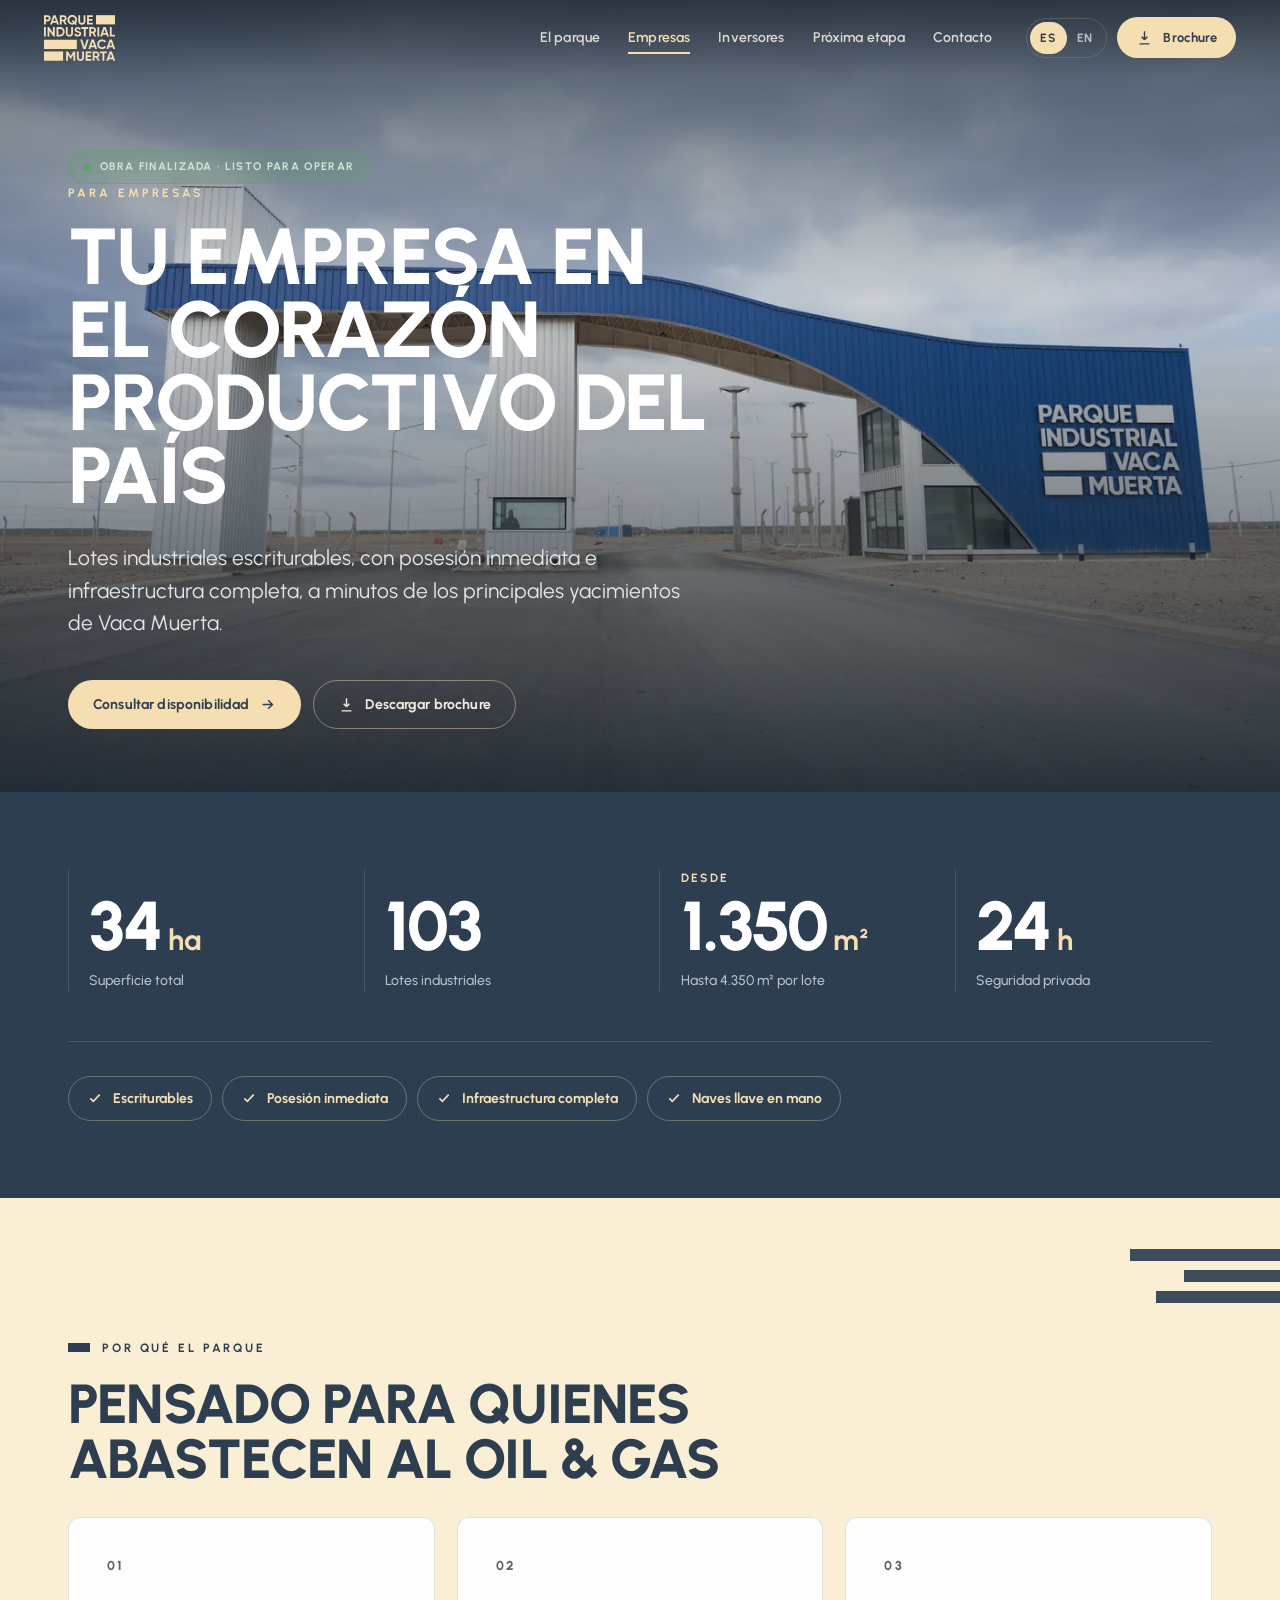
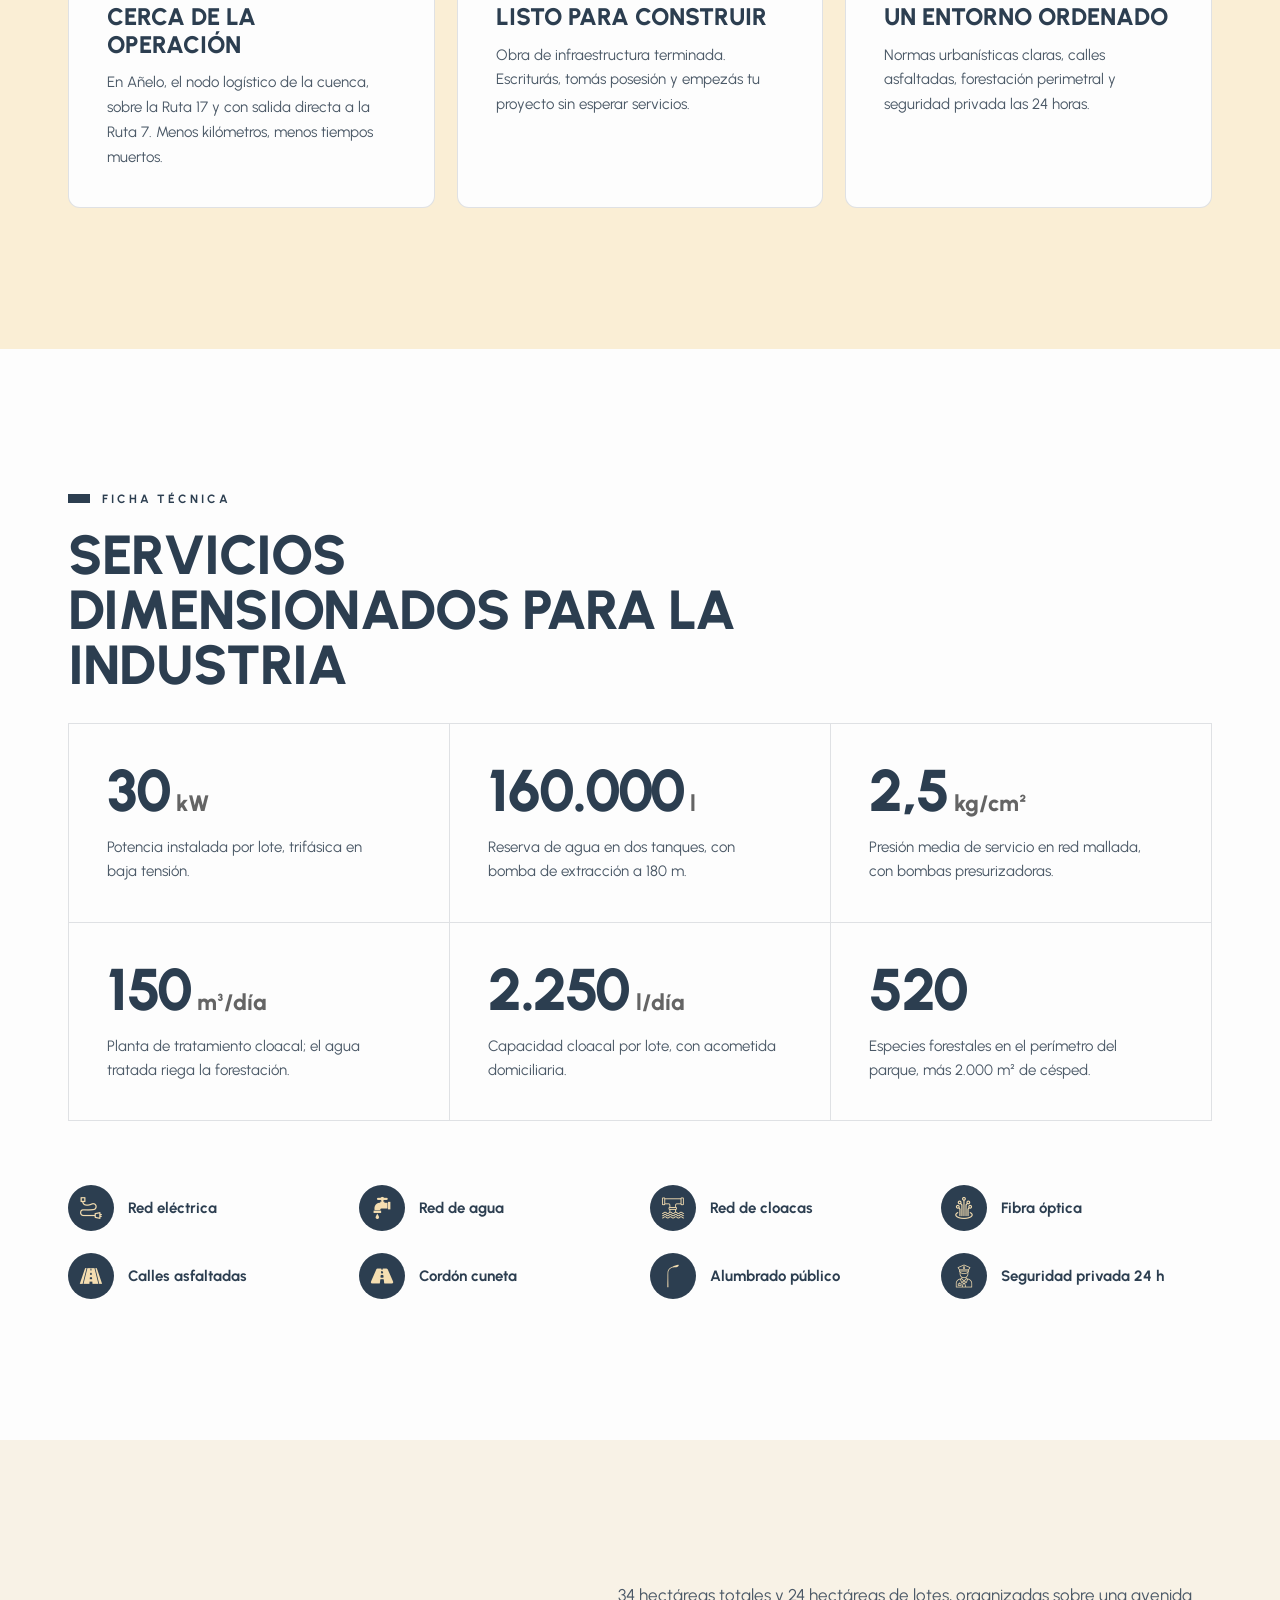
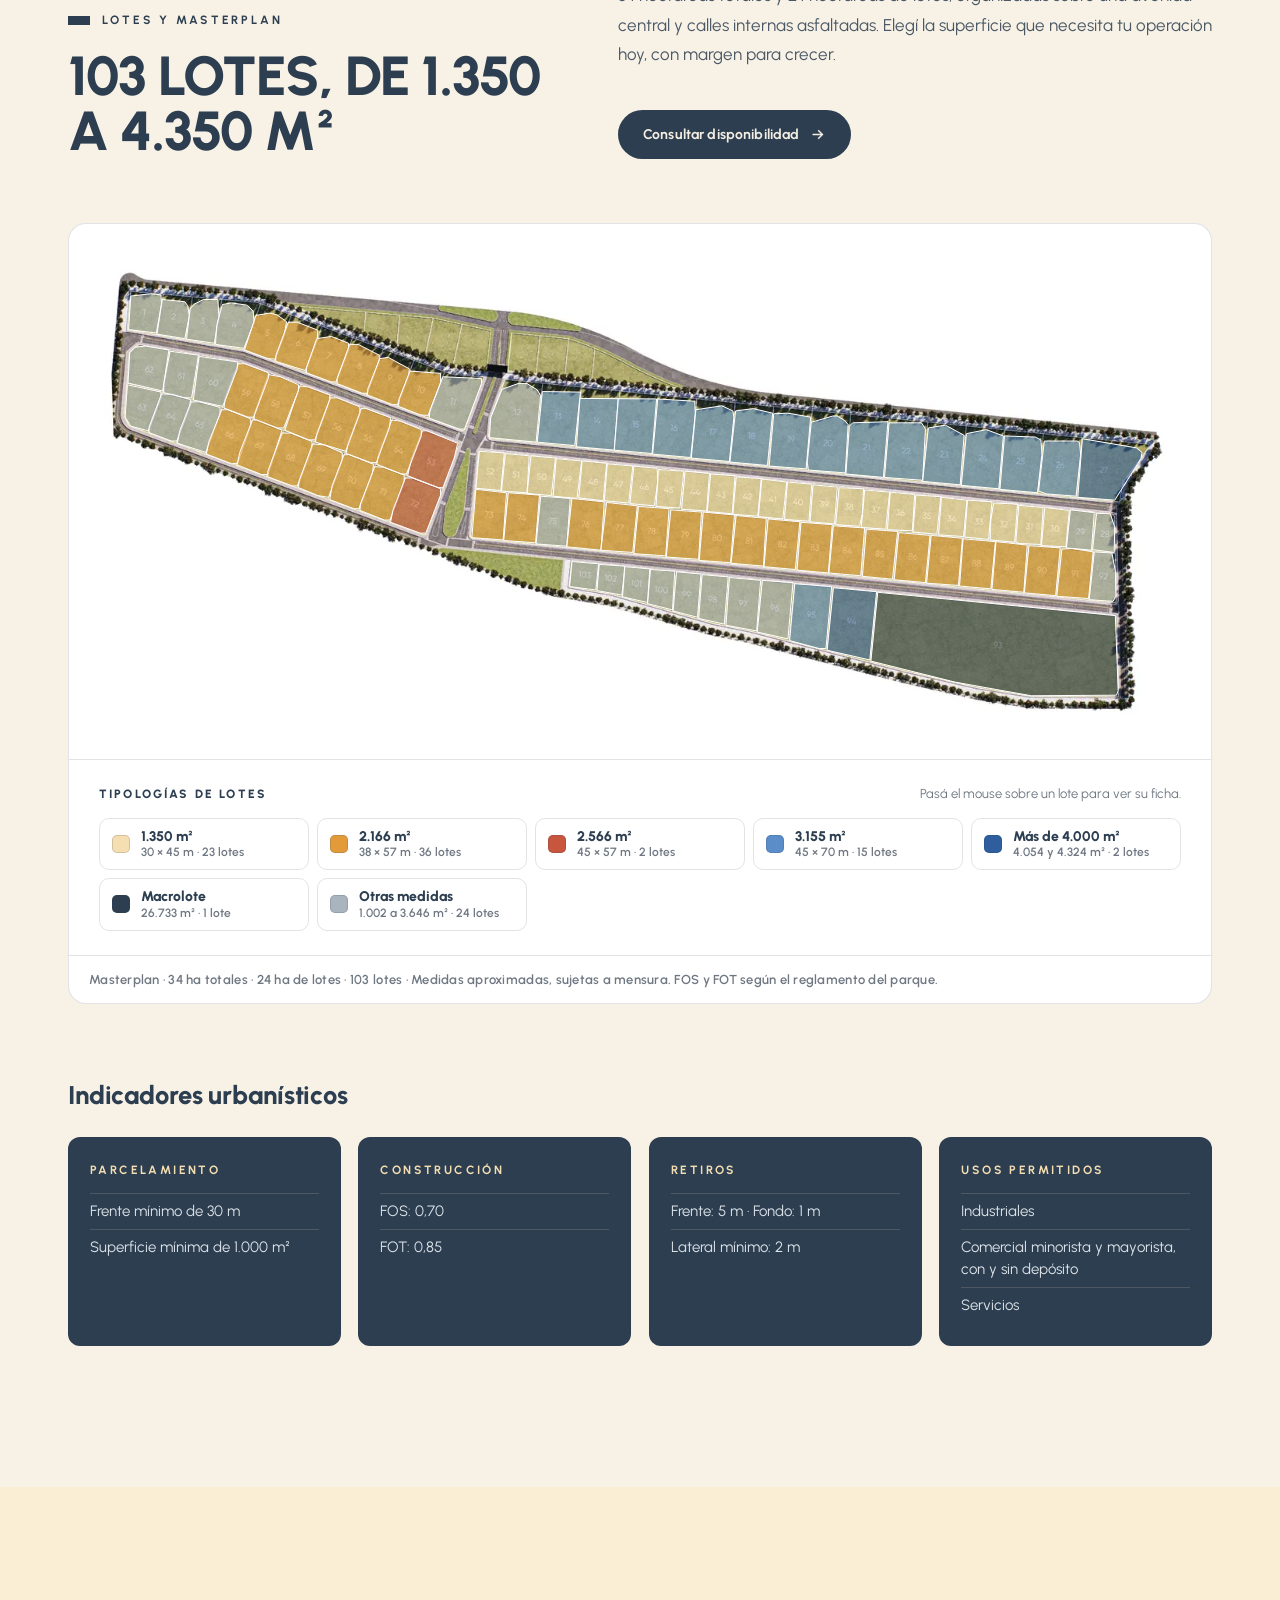
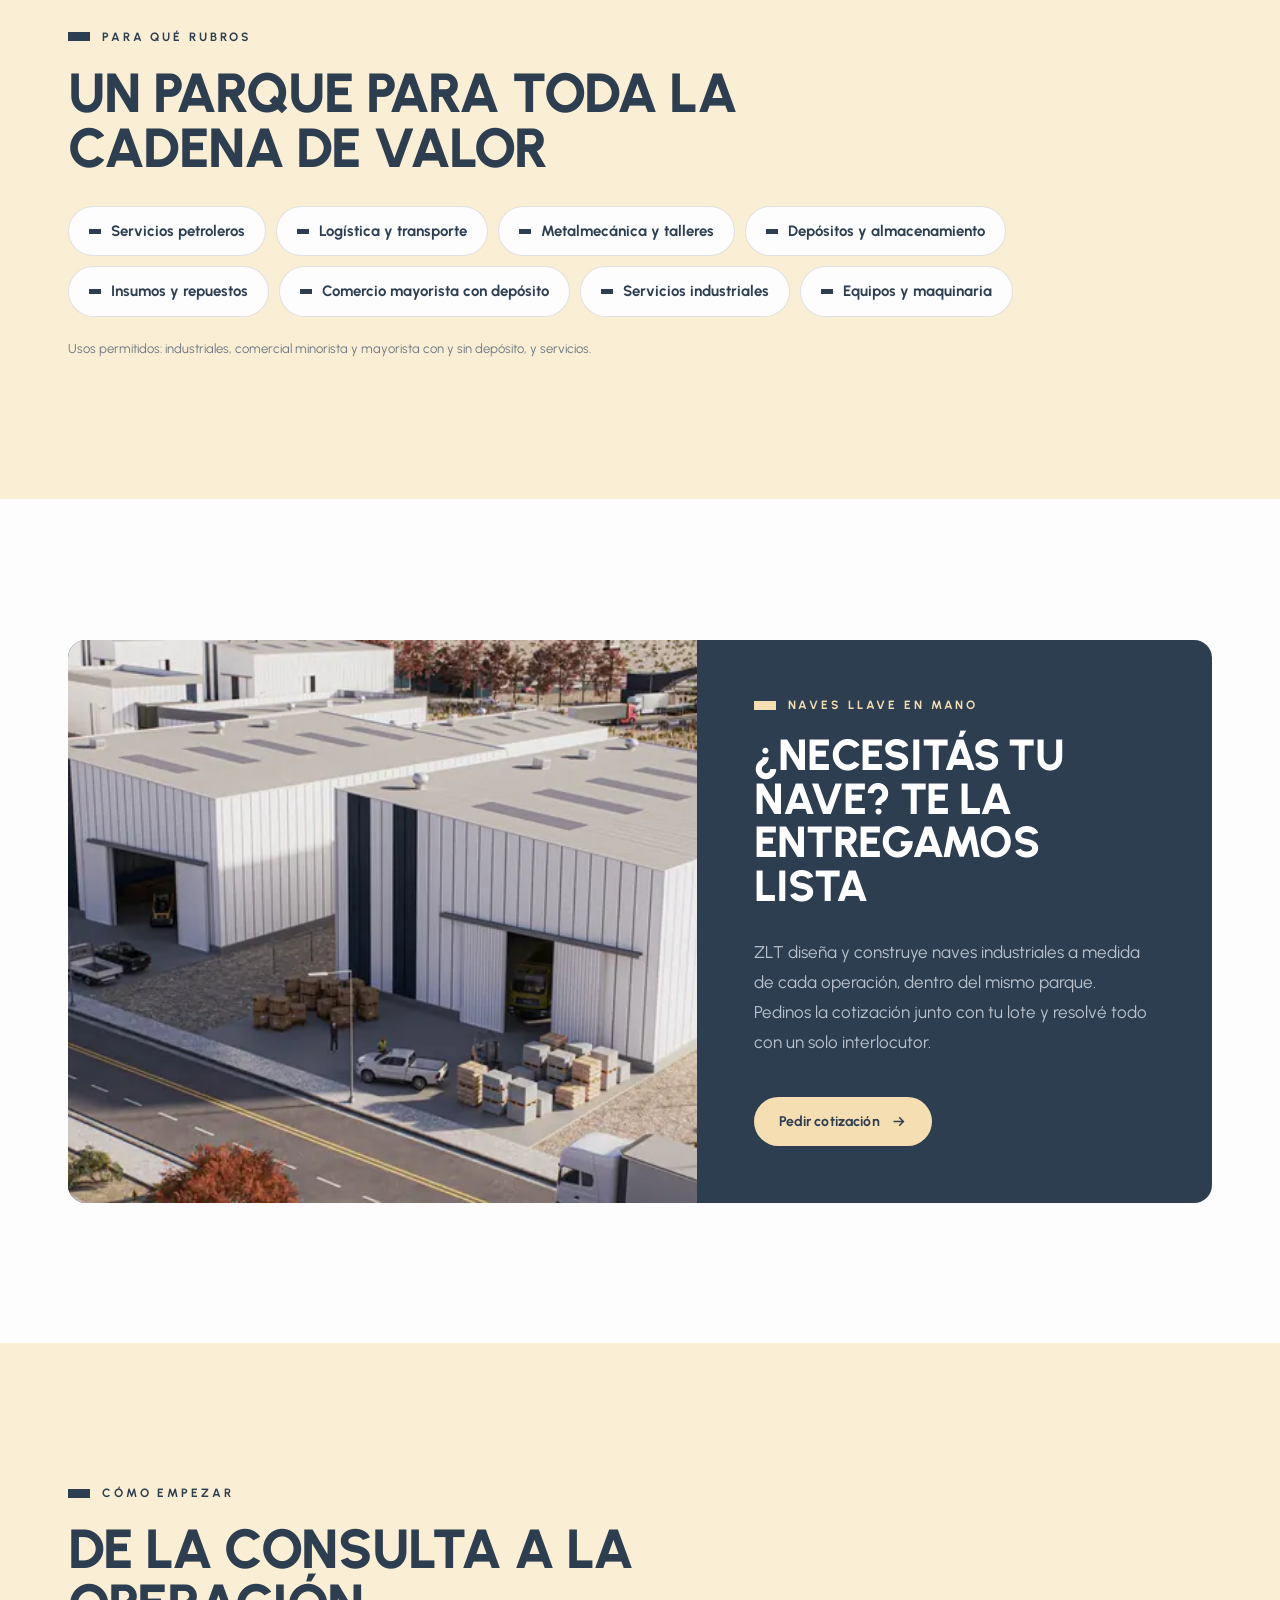
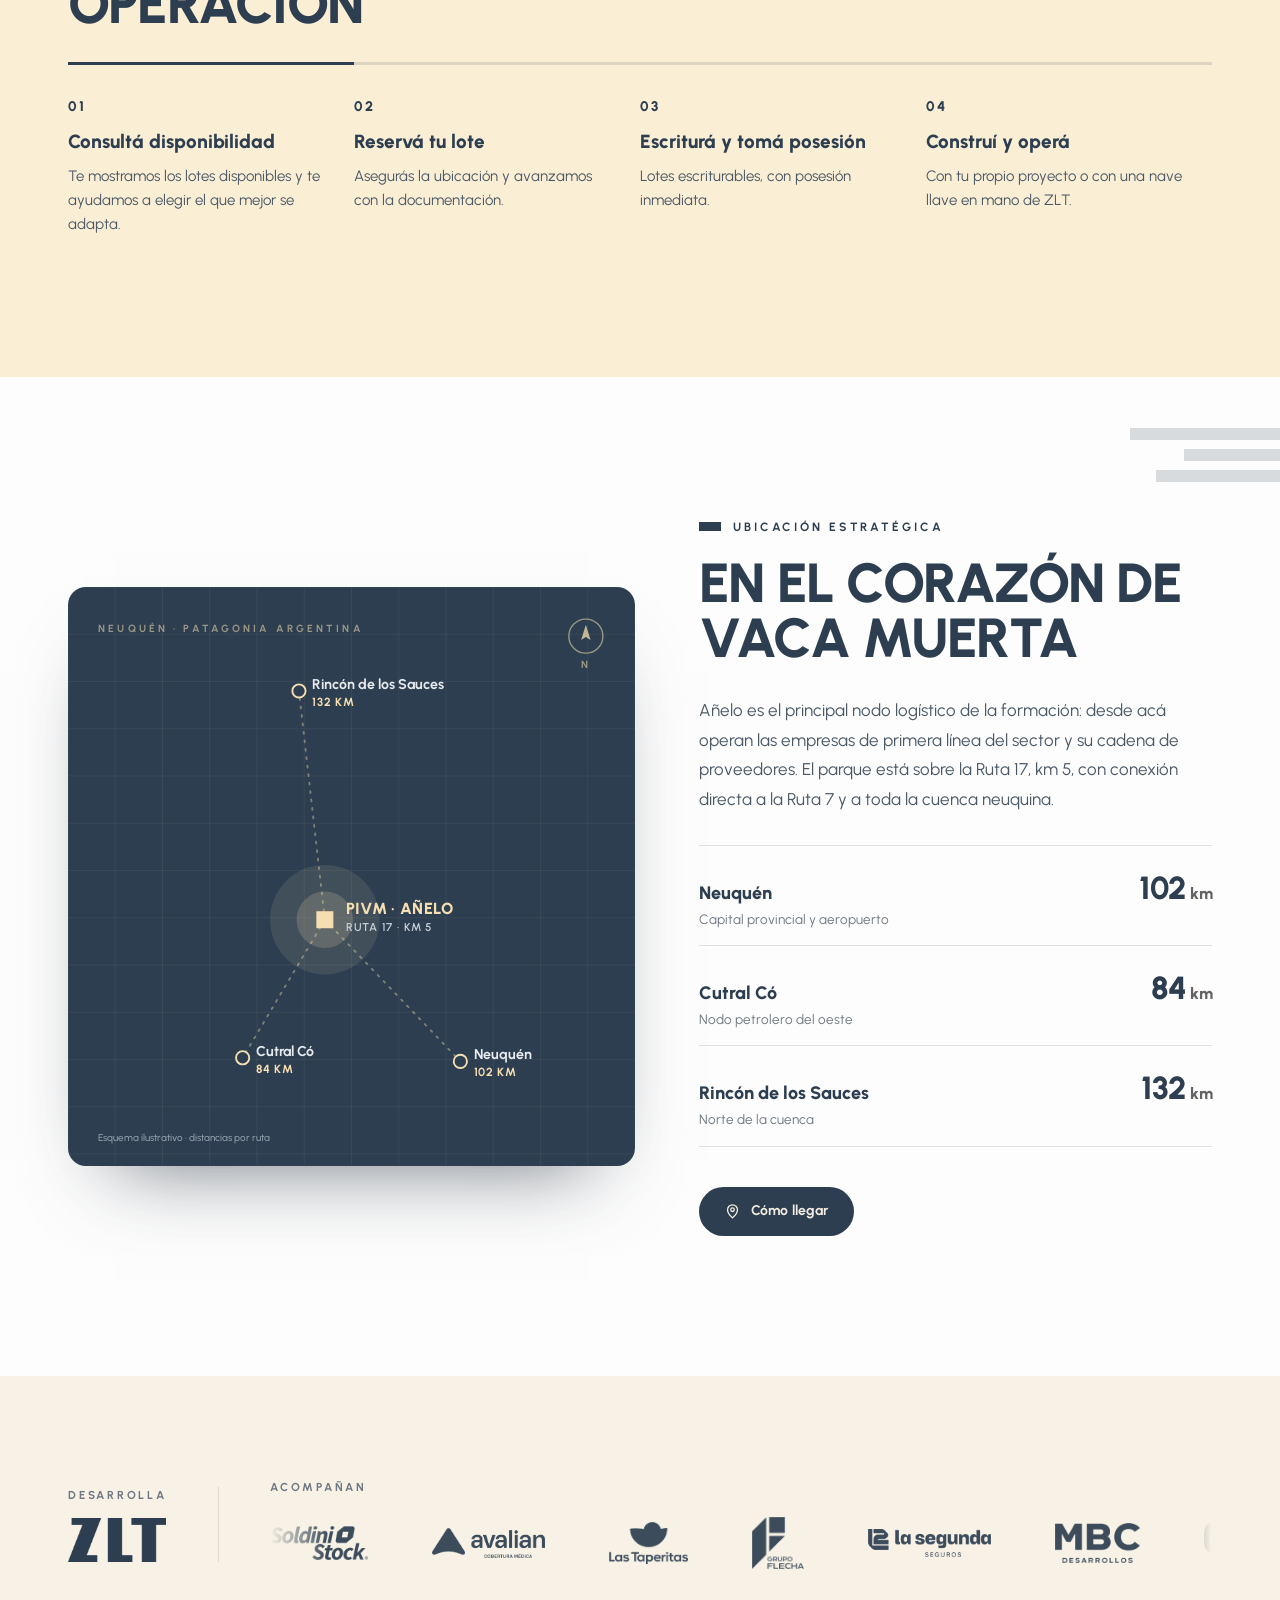
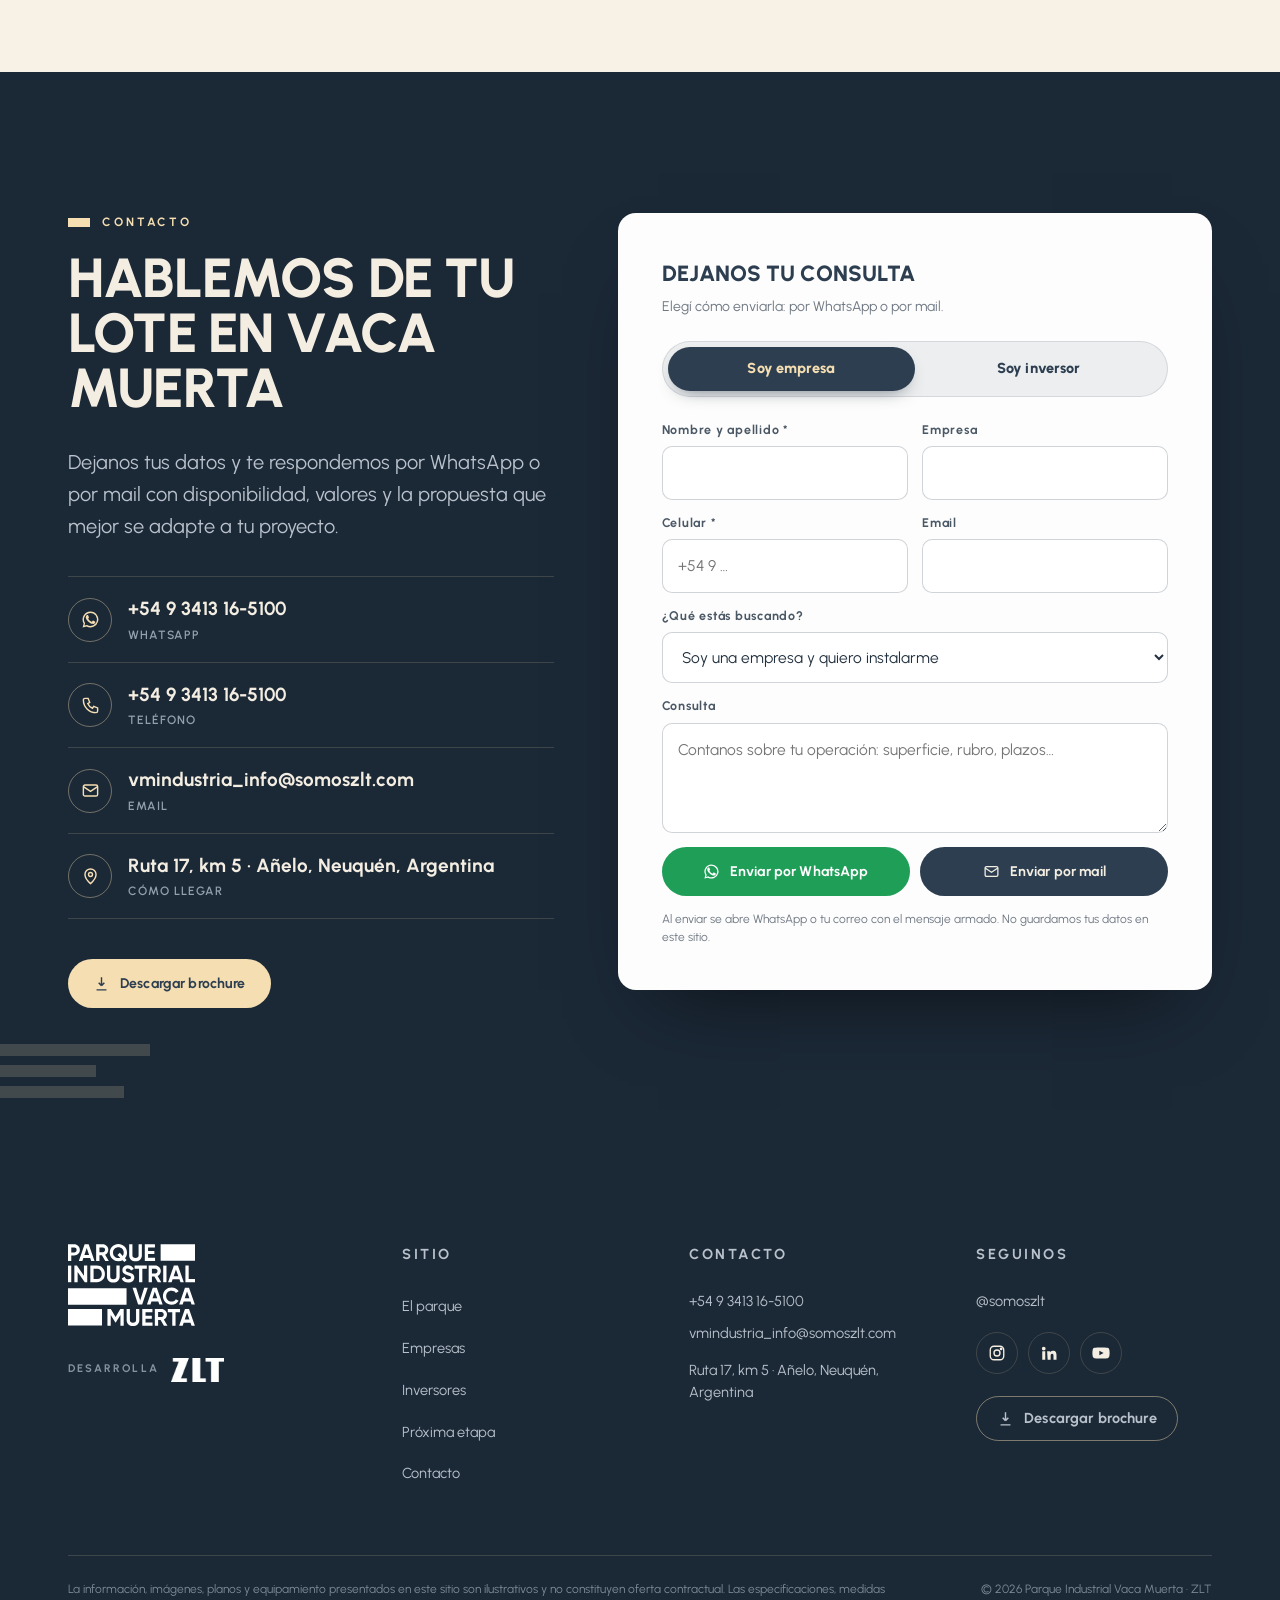
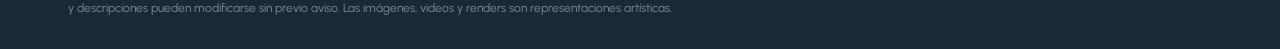
==== empresas/index.html @ caf8a570 "Web PIVM: sitio inicial Co-Authored-By: Claude Opus 5.5 <noreply@anthropic.com>" ====
<!doctype html>
<html lang="es" class="no-js">
<head>
<meta charset="utf-8">
<meta name="viewport" content="width=device-width, initial-scale=1, viewport-fit=cover">
<title>Empresas · Instalá tu operación en Vaca Muerta | PIVM</title>
<meta name="title-es" content="Empresas · Instalá tu operación en Vaca Muerta | PIVM">
<meta name="title-en" content="Companies · Set up your operation in Vaca Muerta | PIVM">
<meta name="description" content="Lotes industriales escriturables con posesión inmediata en Añelo: energía, agua, cloacas, fibra óptica, asfalto y seguridad 24 h. Naves llave en mano.">
<meta name="robots" content="noindex, nofollow">
<link rel="canonical" href="https://vacamuertaindustria.com/empresas/">
<meta name="theme-color" content="#2C3E50">
<meta property="og:type" content="website">
<meta property="og:site_name" content="Parque Industrial Vaca Muerta">
<meta property="og:title" content="Empresas · Instalá tu operación en Vaca Muerta | PIVM">
<meta property="og:description" content="Lotes industriales escriturables con posesión inmediata en Añelo: energía, agua, cloacas, fibra óptica, asfalto y seguridad 24 h. Naves llave en mano.">
<meta property="og:image" content="https://vacamuertaindustria.com/iconos/web/og-pivm.jpg">
<meta property="og:locale" content="es_AR">
<meta name="twitter:card" content="summary_large_image">
<link rel="icon" type="image/svg+xml" href="../iconos/favicon.svg">
<link rel="icon" type="image/png" sizes="32x32" href="../iconos/web/favicon-32.png">
<link rel="apple-touch-icon" href="../iconos/web/apple-touch-icon.png">
<link rel="manifest" href="../iconos/web/site.webmanifest">
<link rel="preload" href="../fonts/urbanist-latin-wght-normal.woff2" as="font" type="font/woff2" crossorigin>

<link rel="stylesheet" href="../css/site.css?v=202610151258">

</head>
<body data-page="empresas">
<a class="skip" href="#main"><span class="l-es">Ir al contenido</span><span class="l-en">Skip to content</span></a>
<header class="hdr" id="hdr">
  <a class="hlogo" href="../" aria-label="Parque Industrial Vaca Muerta — inicio"><svg xmlns="http://www.w3.org/2000/svg" viewBox="362.91 219.20 560.48 361.81" fill="currentColor" aria-hidden="true" aria-label="Parque Industrial Vaca Muerta"><title>Parque Industrial Vaca Muerta</title><g>
<path transform="matrix(1,0,0,-1,672.3955,485.6914)" d="M0 0-24.594 73.265H-8.895L9.021 16.937 26.796 73.265H42.601L17.899 0Z"/>
<path transform="matrix(1,0,0,-1,735.9277,459.002)" d="M0 0H20.62L10.048 29.934ZM30.049-26.689 25.391-13.502H-4.705L-9.101-26.689H-24.696L.947 46.575H18.845L44.691-26.689Z"/>
<g>
<path transform="matrix(1,0,0,-1,819.8691,487.1563)" d="M0 0C-11.025 0-20.132 3.663-27.317 10.989-34.505 18.315-38.098 27.352-38.098 38.098-38.098 48.912-34.505 57.966-27.317 65.258-20.132 72.548-11.025 76.195 0 76.195 6.628 76.195 12.751 74.642 18.368 71.538 23.984 68.432 28.364 64.228 31.504 58.926L19.049 51.704C17.233 54.982 14.653 57.547 11.304 59.396 7.954 61.244 4.187 62.17 0 62.17-7.117 62.17-12.857 59.937-17.218 55.472-21.579 51.006-23.759 45.215-23.759 38.098-23.759 31.049-21.579 25.292-17.218 20.828-12.857 16.361-7.117 14.129 0 14.129 4.187 14.129 7.971 15.054 11.356 16.903 14.739 18.751 17.304 21.28 19.049 24.491L31.504 17.27C28.364 11.966 24.003 7.761 18.421 4.657 12.838 1.552 6.698 0 0 0"/>
<path transform="matrix(1,0,0,-1,878.0645,459.002)" d="M0 0H20.62L10.048 29.934ZM30.049-26.689 25.391-13.502H-4.705L-9.101-26.689H-24.696L.947 46.575H18.845L44.691-26.689Z"/>
<path transform="matrix(1,0,0,-1,608.6592,506.2783)" d="M0 0V-73.265H-14.339V-25.747L-35-59.736-36.685-59.796-57.251-25.927V-73.265H-71.695V0H-56.832L-35.824-34.595-14.923 0Z"/>
<path transform="matrix(1,0,0,-1,649.5811,581.0078)" d="M0 0C-8.163 0-14.862 2.302-20.095 6.907-25.328 11.513-27.945 17.687-27.945 25.433V74.729H-13.605V26.584C-13.605 22.746-12.507 19.711-10.309 17.479-8.111 15.244-4.675 14.129 0 14.129 4.675 14.129 8.112 15.244 10.31 17.479 12.508 19.711 13.606 22.746 13.606 26.584V74.729H28.051V25.433C28.051 17.687 25.434 11.513 20.201 6.907 14.968 2.302 8.233 0 0 0"/>
<path transform="matrix(1,0,0,-1,705.0537,565.7275)" d="M0 0H30.876V-13.815H-14.444V59.449H30.353V45.634H0V30.039H27.736V16.433H0Z"/>
<path transform="matrix(1,0,0,-1,760.5264,519.7793)" d="M0 0V-21.666H14.862C17.583-21.666 19.92-20.603 21.875-18.474 23.827-16.346 24.806-13.781 24.806-10.78 24.806-7.781 23.827-5.233 21.875-3.141 19.92-1.047 17.583 0 14.862 0ZM25.747-59.764 10.938-34.33H0V-59.764H-14.444V13.501H14.862C21.629 13.501 27.386 11.129 32.132 6.384 36.876 1.639 39.249-4.082 39.249-10.78 39.249-15.317 37.957-19.521 35.376-23.393 32.796-27.266 29.376-30.178 25.121-32.131L41.342-59.764Z"/>
<path transform="matrix(1,0,0,-1,857.2354,506.2783)" d="M0 0V-13.815H-19.781V-73.265H-34.226V-13.815H-53.902V0Z"/>
<path transform="matrix(1,0,0,-1,878.0635,552.8535)" d="M0 0H20.62L10.048 29.934ZM30.049-26.689 25.391-13.502H-4.705L-9.101-26.689H-24.696L.947 46.575H18.845L44.691-26.689Z"/>
<path transform="matrix(1,0,0,-1,390.2324,256.35743)" d="M0 0C3.07 0 5.616 1.063 7.641 3.192 9.664 5.32 10.676 7.954 10.676 11.094 10.676 14.303 9.664 16.956 7.641 19.049 5.616 21.142 3.07 22.188 0 22.188H-12.873V0ZM0 35.69C7.047 35.69 12.979 33.317 17.793 28.573 22.608 23.827 25.016 18.002 25.016 11.094 25.016 4.187 22.608-1.641 17.793-6.385 12.979-11.13 7.047-13.502 0-13.502H-12.873V-37.575H-27.317V35.69Z"/>
<path transform="matrix(1,0,0,-1,435.3428,267.24269)" d="M0 0H20.62L10.048 29.934ZM30.049-26.689 25.391-13.502H-4.705L-9.101-26.689H-24.696L.947 46.576H18.845L44.691-26.689Z"/>
<path transform="matrix(1,0,0,-1,501.5957,234.16889)" d="M0 0V-21.666H14.862C17.583-21.666 19.92-20.603 21.875-18.473 23.827-16.345 24.806-13.781 24.806-10.78 24.806-7.781 23.827-5.233 21.875-3.14 19.92-1.046 17.583 0 14.862 0ZM25.747-59.763 10.938-34.33H0V-59.763H-14.444V13.502H14.862C21.629 13.502 27.386 11.129 32.132 6.385 36.876 1.639 39.249-4.082 39.249-10.78 39.249-15.317 37.957-19.52 35.376-23.392 32.796-27.265 29.376-30.178 25.121-32.13L41.342-59.763Z"/>
<path transform="matrix(1,0,0,-1,585.2588,281.26759)" d="M0 0C2.725 0 5.45 .43 8.177 1.292L-3.909 13.92 6.349 23.026 19.156 9.642C22.13 13.824 23.618 18.599 23.618 23.968 23.618 30.944 21.35 36.701 16.814 41.238 12.278 45.772 6.662 48.041-.036 48.041-6.734 48.041-12.353 45.772-16.888 41.238-21.424 36.701-23.69 30.944-23.69 23.968-23.69 17.06-21.421 11.338-16.878 6.803-12.334 2.267-6.709 0 0 0M38.062 23.968C38.062 14.483 35.063 6.255 29.072-.718L36.597-8.583 26.339-17.688 18.38-9.369C12.728-12.543 6.59-14.13-.036-14.13-10.573-14.13-19.54-10.45-26.935-3.088-34.332 4.273-38.029 13.292-38.029 23.968-38.029 34.644-34.332 43.661-26.935 51.024-19.54 58.385-10.573 62.066-.036 62.066 10.499 62.066 19.483 58.385 26.915 51.024 34.346 43.661 38.062 34.644 38.062 23.968"/>
<path transform="matrix(1,0,0,-1,660.791,295.3975)" d="M0 0C-8.163 0-14.862 2.303-20.095 6.908-25.328 11.513-27.945 17.688-27.945 25.434V74.73H-13.605V26.585C-13.605 22.747-12.507 19.711-10.309 17.479-8.111 15.245-4.675 14.13 0 14.13 4.675 14.13 8.112 15.245 10.31 17.479 12.508 19.711 13.606 22.747 13.606 26.585V74.73H28.051V25.434C28.051 17.688 25.434 11.513 20.201 6.908 14.968 2.303 8.233 0 0 0"/>
<path transform="matrix(1,0,0,-1,716.2637,280.1162)" d="M0 0H30.876V-13.816H-14.444V59.449H30.353V45.633H0V30.039H27.736V16.432H0Z"/>
<path transform="matrix(1,0,0,-1,0,799.5)" d="M362.915 484.982H377.359V411.71699H362.915Z"/>
<path transform="matrix(1,0,0,-1,433.3535,314.5181)" d="M0 0H14.443V-73.265H3.454L-27.945-28.469V-73.265H-42.39V0H-31.411L0-44.631Z"/>
<path transform="matrix(1,0,0,-1,490.499,373.9673)" d="M0 0C6.349 0 11.514 2.109 15.491 6.332 19.468 10.553 21.457 16.048 21.457 22.816 21.457 29.584 19.468 35.079 15.491 39.301 11.514 43.522 6.349 45.633 0 45.633H-14.652V0ZM0 59.449C10.048 59.449 18.437 55.925 25.172 48.878 31.905 41.83 35.272 33.143 35.272 22.816 35.272 12.489 31.905 3.802 25.172-3.245 18.437-10.293 10.048-13.816 0-13.816H-29.097V59.449Z"/>
<path transform="matrix(1,0,0,-1,562.8223,389.248)" d="M0 0C-8.163 0-14.862 2.302-20.095 6.907-25.328 11.513-27.945 17.688-27.945 25.433V74.73H-13.605V26.584C-13.605 22.746-12.507 19.711-10.309 17.479-8.111 15.245-4.675 14.129 0 14.129 4.675 14.129 8.112 15.245 10.31 17.479 12.508 19.711 13.606 22.746 13.606 26.584V74.73H28.051V25.433C28.051 17.688 25.434 11.513 20.201 6.907 14.968 2.302 8.233 0 0 0"/>
<path transform="matrix(1,0,0,-1,628.8662,389.248)" d="M0 0C-7.258 0-13.363 1.622-18.316 4.866-23.271 8.111-26.76 12.523-28.783 18.106L-16.433 25.328C-13.572 17.861-7.955 14.129 .418 14.129 4.464 14.129 7.431 14.862 9.314 16.327 11.198 17.792 12.141 19.641 12.141 21.875 12.141 24.455 10.989 26.461 8.687 27.893 6.384 29.322 2.267 30.875-3.664 32.55-6.944 33.526-9.718 34.503-11.984 35.481-14.253 36.457-16.521 37.766-18.788 39.406-21.056 41.044-22.783 43.121-23.969 45.633-25.156 48.145-25.748 51.076-25.748 54.425-25.748 61.053-23.393 66.339-18.683 70.282-13.973 74.223-8.305 76.195-1.675 76.195 4.255 76.195 9.472 74.746 13.973 71.852 18.473 68.956 21.979 64.926 24.491 59.763L12.35 52.75C9.419 59.03 4.744 62.17-1.675 62.17-4.676 62.17-7.031 61.49-8.74 60.129-10.45 58.769-11.304 57.006-11.304 54.844-11.304 52.541-10.346 50.673-8.426 49.244-6.508 47.813-2.826 46.261 2.616 44.586 4.849 43.888 6.541 43.347 7.692 42.964 8.844 42.58 10.414 41.986 12.402 41.185 14.391 40.382 15.925 39.631 17.008 38.935 18.089 38.236 19.326 37.294 20.724 36.109 22.118 34.921 23.183 33.702 23.915 32.445 24.648 31.189 25.276 29.672 25.8 27.893 26.322 26.113 26.584 24.177 26.584 22.083 26.584 15.315 24.125 9.943 19.205 5.966 14.286 1.988 7.884 0 0 0"/>
<path transform="matrix(1,0,0,-1,710.7139,314.5181)" d="M0 0V-13.816H-19.781V-73.265H-34.226V-13.816H-53.902V0Z"/>
<path transform="matrix(1,0,0,-1,733.2158,328.02)" d="M0 0V-21.666H14.862C17.583-21.666 19.92-20.603 21.875-18.473 23.827-16.345 24.806-13.781 24.806-10.78 24.806-7.781 23.827-5.233 21.875-3.14 19.92-1.046 17.583 0 14.862 0ZM25.747-59.763 10.938-34.33H0V-59.763H-14.444V13.502H14.862C21.629 13.502 27.386 11.129 32.132 6.385 36.876 1.639 39.249-4.082 39.249-10.78 39.249-15.317 37.957-19.52 35.376-23.392 32.796-27.265 29.376-30.178 25.121-32.13L41.342-59.763Z"/>
<path transform="matrix(1,0,0,-1,0,799.5)" d="M783.035 484.982H797.479V411.71699H783.035Z"/>
<path transform="matrix(1,0,0,-1,829.1914,361.0938)" d="M0 0H20.62L10.048 29.934ZM30.049-26.689 25.391-13.502H-4.705L-9.101-26.689H-24.696L.947 46.576H18.845L44.691-26.689Z"/>
<path transform="matrix(1,0,0,-1,895.4443,373.9673)" d="M0 0H27.945V-13.816H-14.444V59.449H0Z"/>
<path transform="matrix(1,0,0,-1,0,799.5)" d="M923.388 506.278H771.693V578.91006H923.388Z"/>
<path transform="matrix(1,0,0,-1,0,799.5)" d="M621.276 312.775H362.915V385.40699H621.276Z"/>
<path transform="matrix(1,0,0,-1,0,799.5)" d="M513.023 220.59H362.914V293.222H513.023Z"/>
</g>
</g>
</svg></a>
  <nav class="menu" aria-label="Principal"><a href="../index.html#parque"><span class="l-es">El parque</span><span class="l-en">The park</span></a><a href="../empresas/" aria-current="page"><span class="l-es">Empresas</span><span class="l-en">Companies</span></a><a href="../inversores/"><span class="l-es">Inversores</span><span class="l-en">Investors</span></a><a href="../index.html#proxima-etapa"><span class="l-es">Próxima etapa</span><span class="l-en">Next stage</span></a><a href="#contacto"><span class="l-es">Contacto</span><span class="l-en">Contact</span></a></nav>
  <div class="htools"><div class="lang" role="group" aria-label="Idioma / Language"><button type="button" data-lang-btn="es" aria-pressed="true">ES</button><button type="button" data-lang-btn="en" aria-pressed="false">EN</button></div><a class="btn btn-cream hbro" href="../brochures/Brochure_Digital_PIVM_2026.pdf" download><svg viewBox="0 0 24 24" fill="none" stroke="currentColor" stroke-width="2"><path d="M12 3v12m0 0l-4-4m4 4l4-4M5 21h14"/></svg>Brochure</a>
    <button class="mbtn" type="button" aria-label="Menú" aria-expanded="false" aria-controls="mov"><span></span></button>
  </div>
</header>
<div class="mov" id="mov"><a class="mlink" href="../index.html#parque"><span class="l-es">El parque</span><span class="l-en">The park</span><svg viewBox="0 0 24 24" fill="none" stroke="currentColor" stroke-width="2"><path d="M5 12h14M13 6l6 6-6 6"/></svg></a><a class="mlink" href="../empresas/" aria-current="page"><span class="l-es">Empresas</span><span class="l-en">Companies</span><svg viewBox="0 0 24 24" fill="none" stroke="currentColor" stroke-width="2"><path d="M5 12h14M13 6l6 6-6 6"/></svg></a><a class="mlink" href="../inversores/"><span class="l-es">Inversores</span><span class="l-en">Investors</span><svg viewBox="0 0 24 24" fill="none" stroke="currentColor" stroke-width="2"><path d="M5 12h14M13 6l6 6-6 6"/></svg></a><a class="mlink" href="../index.html#proxima-etapa"><span class="l-es">Próxima etapa</span><span class="l-en">Next stage</span><svg viewBox="0 0 24 24" fill="none" stroke="currentColor" stroke-width="2"><path d="M5 12h14M13 6l6 6-6 6"/></svg></a><a class="mlink" href="#contacto"><span class="l-es">Contacto</span><span class="l-en">Contact</span><svg viewBox="0 0 24 24" fill="none" stroke="currentColor" stroke-width="2"><path d="M5 12h14M13 6l6 6-6 6"/></svg></a>
  <div class="mfoot"><div class="lang" role="group" aria-label="Idioma / Language"><button type="button" data-lang-btn="es" aria-pressed="true">ES</button><button type="button" data-lang-btn="en" aria-pressed="false">EN</button></div><a class="btn btn-cream" href="../brochures/Brochure_Digital_PIVM_2026.pdf" download><svg viewBox="0 0 24 24" fill="none" stroke="currentColor" stroke-width="2"><path d="M12 3v12m0 0l-4-4m4 4l4-4M5 21h14"/></svg><span class="l-es">Descargar brochure</span><span class="l-en">Download brochure (en español)</span></a><a class="btn btn-wa" href="https://wa.me/5493413165100" target="_blank" rel="noopener" data-wa="5493413165100" data-es-msg="Hola, quiero recibir información sobre el Parque Industrial Vaca Muerta." data-en-msg="Hi, I&#x27;d like to receive information about Parque Industrial Vaca Muerta." ><svg viewBox="0 0 24 24" fill="currentColor"><path d="M17.5 14.4c-.3-.1-1.8-.9-2-1-.3-.1-.5-.1-.7.1-.2.3-.8 1-.9 1.2-.2.2-.3.2-.6.1-.3-.1-1.3-.5-2.4-1.5-.9-.8-1.5-1.8-1.7-2.1-.2-.3 0-.5.1-.6l.4-.5c.2-.2.2-.3.3-.5.1-.2 0-.4 0-.5l-.9-2.2c-.2-.6-.5-.5-.7-.5h-.6c-.2 0-.5.1-.8.4-.3.3-1 1-1 2.5s1.1 2.9 1.2 3.1c.1.2 2.1 3.2 5.1 4.5.7.3 1.3.5 1.7.6.7.2 1.4.2 1.9.1.6-.1 1.8-.7 2-1.4.2-.7.2-1.3.2-1.4-.1-.2-.3-.2-.6-.4zM12 2a10 10 0 0 0-8.6 15.1L2 22l5-1.3A10 10 0 1 0 12 2zm0 18.2c-1.5 0-3-.4-4.3-1.2l-.3-.2-3 .8.8-2.9-.2-.3A8.2 8.2 0 1 1 12 20.2z"/></svg><span class="l-es">Escribinos por WhatsApp</span><span class="l-en">Message us on WhatsApp</span></a></div>
</div>
<main id="main">
<section class="phero">
  <div class="ph-img"><img src="../fotos/parque/portico-frente-1400.webp" srcset="../fotos/parque/portico-frente-800.webp 800w, ../fotos/parque/portico-frente-1400.webp 1400w, ../fotos/parque/portico-frente-2200.webp 2200w" sizes="100vw" width="1400" height="933" alt="Pórtico de acceso del Parque Industrial Vaca Muerta" data-es-alt="Pórtico de acceso del Parque Industrial Vaca Muerta" data-en-alt="Access gateway of Parque Industrial Vaca Muerta" data-i18n-attr="alt" fetchpriority="high" ></div>
  <div class="hero-inner"><span class="tag tag-func" data-reveal="up"><span class="l-es">Obra finalizada · Listo para operar</span><span class="l-en">Works completed · Ready to operate</span></span>
    <div class="hero-eyebrow" data-reveal="up"><span class="l-es">Para empresas</span><span class="l-en">For companies</span></div>
    <h1 class="hero-title" data-reveal="up" style="--d:.08s"><span class="l-es">Tu empresa en el corazón productivo del país</span><span class="l-en">Your company in the productive heart of Argentina</span></h1>
    <p class="hero-lead" data-reveal="up" style="--d:.14s"><span class="l-es">Lotes industriales escriturables, con posesión inmediata e infraestructura completa, a minutos de los principales yacimientos de Vaca Muerta.</span><span class="l-en">Industrial lots with title deed, immediate possession and full infrastructure, minutes from Vaca Muerta&#x27;s main fields.</span></p><div class="btns" data-reveal="up" style="--d:.22s"><a class="btn btn-cream" href="#contacto"><span class="l-es">Consultar disponibilidad</span><span class="l-en">Check availability</span><svg viewBox="0 0 24 24" fill="none" stroke="currentColor" stroke-width="2"><path d="M5 12h14M13 6l6 6-6 6"/></svg></a><a class="btn btn-line" href="../brochures/Brochure_Digital_PIVM_2026.pdf" download><svg viewBox="0 0 24 24" fill="none" stroke="currentColor" stroke-width="2"><path d="M12 3v12m0 0l-4-4m4 4l4-4M5 21h14"/></svg><span class="l-es">Descargar brochure</span><span class="l-en">Download brochure (en español)</span></a></div>
  </div>
</section><section class="stats-band" aria-label="Datos clave">
  <div class="wrap"><div class="stats"><div class="stat" data-reveal="up" style="--d:0.00s"><span class="pre"></span><div class="snum"><span data-count="34">34</span><small>ha</small></div><div class="slab"><span class="l-es">Superficie total</span><span class="l-en">Total area</span></div></div><div class="stat" data-reveal="up" style="--d:0.07s"><span class="pre"></span><div class="snum"><span data-count="103">103</span></div><div class="slab"><span class="l-es">Lotes industriales</span><span class="l-en">Industrial lots</span></div></div><div class="stat" data-reveal="up" style="--d:0.14s"><span class="pre"><span class="l-es">desde</span><span class="l-en">from</span></span><div class="snum"><span class="l-es" data-count="1.350">1.350</span><span class="l-en">1,350</span><small>m²</small></div><div class="slab"><span class="l-es">Hasta 4.350 m² por lote</span><span class="l-en">Up to 4,350 m² per lot</span></div></div><div class="stat" data-reveal="up" style="--d:0.21s"><span class="pre"></span><div class="snum"><span data-count="24">24</span><small>h</small></div><div class="slab"><span class="l-es">Seguridad privada</span><span class="l-en">Private security</span></div></div></div><div class="seals" data-reveal="up"><span class="seal"><svg viewBox="0 0 24 24" fill="none" stroke="currentColor" stroke-width="2.4"><path d="M5 12.5l4.5 4.5L19 7"/></svg><span class="l-es">Escriturables</span><span class="l-en">Title deed ready</span></span><span class="seal"><svg viewBox="0 0 24 24" fill="none" stroke="currentColor" stroke-width="2.4"><path d="M5 12.5l4.5 4.5L19 7"/></svg><span class="l-es">Posesión inmediata</span><span class="l-en">Immediate possession</span></span><span class="seal"><svg viewBox="0 0 24 24" fill="none" stroke="currentColor" stroke-width="2.4"><path d="M5 12.5l4.5 4.5L19 7"/></svg><span class="l-es">Infraestructura completa</span><span class="l-en">Full infrastructure</span></span><span class="seal"><svg viewBox="0 0 24 24" fill="none" stroke="currentColor" stroke-width="2.4"><path d="M5 12.5l4.5 4.5L19 7"/></svg><span class="l-es">Naves llave en mano</span><span class="l-en">Turnkey warehouses</span></span></div></div>
</section><section class="sec light" id="por-que">
  <div class="bars r t " aria-hidden="true"><i></i><i></i><i></i></div>
  <div class="wrap"><div class="eyebrow" data-reveal="up"><span class="l-es">Por qué el parque</span><span class="l-en">Why the park</span></div><h2 class="h2 wide" data-reveal="up"><span class="l-es">Pensado para quienes abastecen al Oil &amp; Gas</span><span class="l-en">Designed for Oil &amp; Gas suppliers</span></h2>
    <div class="cards3"><div class="ncard" data-reveal="up" style="--d:0.00s"><span class="n">01</span><h3><span class="l-es">Cerca de la operación</span><span class="l-en">Close to operations</span></h3><p><span class="l-es">En Añelo, el nodo logístico de la cuenca, sobre la Ruta 17 y con salida directa a la Ruta 7. Menos kilómetros, menos tiempos muertos.</span><span class="l-en">In Añelo, the basin&#x27;s logistics hub, on Route 17 with direct access to Route 7. Fewer kilometres, less downtime.</span></p></div><div class="ncard" data-reveal="up" style="--d:0.07s"><span class="n">02</span><h3><span class="l-es">Listo para construir</span><span class="l-en">Ready to build</span></h3><p><span class="l-es">Obra de infraestructura terminada. Escriturás, tomás posesión y empezás tu proyecto sin esperar servicios.</span><span class="l-en">Infrastructure works are finished. You sign the deed, take possession and start your project without waiting for utilities.</span></p></div><div class="ncard" data-reveal="up" style="--d:0.14s"><span class="n">03</span><h3><span class="l-es">Un entorno ordenado</span><span class="l-en">An orderly environment</span></h3><p><span class="l-es">Normas urbanísticas claras, calles asfaltadas, forestación perimetral y seguridad privada las 24 horas.</span><span class="l-en">Clear zoning rules, paved streets, perimeter landscaping and 24-hour private security.</span></p></div></div>
  </div>
</section><section class="sec paper" id="ficha">
  <div class="wrap"><div class="eyebrow" data-reveal="up"><span class="l-es">Ficha técnica</span><span class="l-en">Technical specs</span></div><h2 class="h2 wide" data-reveal="up"><span class="l-es">Servicios dimensionados para la industria</span><span class="l-en">Services sized for industry</span></h2>
    <div class="tech"><div class="tcell" data-reveal="up" style="--d:0.00s"><div class="tnum">30<small>kW</small></div><p><span class="l-es">Potencia instalada por lote, trifásica en baja tensión.</span><span class="l-en">Installed power per lot, three-phase low voltage.</span></p></div><div class="tcell" data-reveal="up" style="--d:0.06s"><div class="tnum"><span class="l-es">160.000</span><span class="l-en">160,000</span><small>l</small></div><p><span class="l-es">Reserva de agua en dos tanques, con bomba de extracción a 180 m.</span><span class="l-en">Water reserve in two tanks, with an extraction pump at 180 m.</span></p></div><div class="tcell" data-reveal="up" style="--d:0.12s"><div class="tnum"><span class="l-es">2,5</span><span class="l-en">2.5</span><small>kg/cm²</small></div><p><span class="l-es">Presión media de servicio en red mallada, con bombas presurizadoras.</span><span class="l-en">Average service pressure on a looped network with booster pumps.</span></p></div><div class="tcell" data-reveal="up" style="--d:0.00s"><div class="tnum">150<small><span class="l-es">m³/día</span><span class="l-en">m³/day</span></small></div><p><span class="l-es">Planta de tratamiento cloacal; el agua tratada riega la forestación.</span><span class="l-en">Sewage treatment plant; treated water irrigates the landscaping.</span></p></div><div class="tcell" data-reveal="up" style="--d:0.06s"><div class="tnum"><span class="l-es">2.250</span><span class="l-en">2,250</span><small><span class="l-es">l/día</span><span class="l-en">l/day</span></small></div><p><span class="l-es">Capacidad cloacal por lote, con acometida domiciliaria.</span><span class="l-en">Sewage capacity per lot, with individual connection.</span></p></div><div class="tcell" data-reveal="up" style="--d:0.12s"><div class="tnum">520</div><p><span class="l-es">Especies forestales en el perímetro del parque, más 2.000 m² de césped.</span><span class="l-en">Trees along the park perimeter, plus 2,000 m² of lawn.</span></p></div></div>
    <div class="svc-list"><div class="svc-li" data-reveal="up"><span class="ico"><i style="-webkit-mask-image:url(../iconos/electricidad.png);mask-image:url(../iconos/electricidad.png)"></i></span><span class="l-es">Red eléctrica</span><span class="l-en">Power grid</span></div><div class="svc-li" data-reveal="up"><span class="ico"><i style="-webkit-mask-image:url(../iconos/agua.png);mask-image:url(../iconos/agua.png)"></i></span><span class="l-es">Red de agua</span><span class="l-en">Water network</span></div><div class="svc-li" data-reveal="up"><span class="ico"><i style="-webkit-mask-image:url(../iconos/cloacas.png);mask-image:url(../iconos/cloacas.png)"></i></span><span class="l-es">Red de cloacas</span><span class="l-en">Sewage network</span></div><div class="svc-li" data-reveal="up"><span class="ico"><i style="-webkit-mask-image:url(../iconos/fibra.png);mask-image:url(../iconos/fibra.png)"></i></span><span class="l-es">Fibra óptica</span><span class="l-en">Fiber optics</span></div><div class="svc-li" data-reveal="up"><span class="ico"><i style="-webkit-mask-image:url(../iconos/asfalto.png);mask-image:url(../iconos/asfalto.png)"></i></span><span class="l-es">Calles asfaltadas</span><span class="l-en">Paved streets</span></div><div class="svc-li" data-reveal="up"><span class="ico"><i style="-webkit-mask-image:url(../iconos/cordon.png);mask-image:url(../iconos/cordon.png)"></i></span><span class="l-es">Cordón cuneta</span><span class="l-en">Curb and gutter</span></div><div class="svc-li" data-reveal="up"><span class="ico"><i style="-webkit-mask-image:url(../iconos/alumbrado.png);mask-image:url(../iconos/alumbrado.png)"></i></span><span class="l-es">Alumbrado público</span><span class="l-en">Street lighting</span></div><div class="svc-li" data-reveal="up"><span class="ico"><i style="-webkit-mask-image:url(../iconos/seguridad.png);mask-image:url(../iconos/seguridad.png)"></i></span><span class="l-es">Seguridad privada 24 h</span><span class="l-en">24 h private security</span></div></div>
  </div>
</section><section class="sec sand" id="lotes">
  <div class="wrap">
    <div class="split" style="align-items:end">
      <div><div class="eyebrow" data-reveal="up"><span class="l-es">Lotes y masterplan</span><span class="l-en">Lots and masterplan</span></div><h2 class="h2" data-reveal="up" style="margin-bottom:0"><span class="l-es">103 lotes, de 1.350 a 4.350 m²</span><span class="l-en">103 lots, from 1,350 to 4,350 m²</span></h2></div>
      <div><p class="prose" data-reveal="up"><span class="l-es">34 hectáreas totales y 24 hectáreas de lotes, organizadas sobre una avenida central y calles internas asfaltadas. Elegí la superficie que necesita tu operación hoy, con margen para crecer.</span><span class="l-en">34 hectares in total and 24 hectares of lots, laid out along a central avenue and paved internal streets. Choose the area your operation needs today, with room to grow.</span></p>
        <div class="btns" data-reveal="up"><a class="btn btn-navy" href="#contacto"><span class="l-es">Consultar disponibilidad</span><span class="l-en">Check availability</span><svg viewBox="0 0 24 24" fill="none" stroke="currentColor" stroke-width="2"><path d="M5 12h14M13 6l6 6-6 6"/></svg></a></div></div>
    </div>
    <figure class="mp wide mp-int" data-reveal="up" data-mp="{&quot;es&quot;: {&quot;lot&quot;: &quot;Lote&quot;, &quot;area&quot;: &quot;Superficie&quot;, &quot;dims&quot;: &quot;Medidas&quot;, &quot;front&quot;: &quot;frente&quot;, &quot;depth&quot;: &quot;fondo&quot;, &quot;fos&quot;: &quot;FOS&quot;, &quot;fot&quot;: &quot;FOT&quot;, &quot;upto&quot;: &quot;hasta&quot;, &quot;types&quot;: {&quot;t1350&quot;: &quot;1.350 m²&quot;, &quot;t2166&quot;: &quot;2.166 m²&quot;, &quot;t2566&quot;: &quot;2.566 m²&quot;, &quot;t3155&quot;: &quot;3.155 m²&quot;, &quot;t4000&quot;: &quot;Más de 4.000 m²&quot;, &quot;tmacro&quot;: &quot;Macrolote&quot;, &quot;totras&quot;: &quot;Otras medidas&quot;}}, &quot;en&quot;: {&quot;lot&quot;: &quot;Lot&quot;, &quot;area&quot;: &quot;Area&quot;, &quot;dims&quot;: &quot;Dimensions&quot;, &quot;front&quot;: &quot;frontage&quot;, &quot;depth&quot;: &quot;depth&quot;, &quot;fos&quot;: &quot;Site coverage (FOS)&quot;, &quot;fot&quot;: &quot;Floor area ratio (FOT)&quot;, &quot;upto&quot;: &quot;up to&quot;, &quot;types&quot;: {&quot;t1350&quot;: &quot;1,350 m²&quot;, &quot;t2166&quot;: &quot;2,166 m²&quot;, &quot;t2566&quot;: &quot;2,566 m²&quot;, &quot;t3155&quot;: &quot;3,155 m²&quot;, &quot;t4000&quot;: &quot;Over 4,000 m²&quot;, &quot;tmacro&quot;: &quot;Macro lot&quot;, &quot;totras&quot;: &quot;Other sizes&quot;}}, &quot;fos&quot;: 0.7, &quot;fot&quot;: 0.85}">
  <style>.t1350{--c:#F5DEB1}.t2166{--c:#E39B3A}.t2566{--c:#C8553D}.t3155{--c:#5B8DC9}.t4000{--c:#2E5E9E}.tmacro{--c:#2C3E50}.totras{--c:#A9B4BE}</style>
  <div class="mp-stage"><div class="mp-canvas"><img src="../fotos/masterplan/masterplan-1400.webp" srcset="../fotos/masterplan/masterplan-800.webp 800w, ../fotos/masterplan/masterplan-1400.webp 1400w, ../fotos/masterplan/masterplan-1919.webp 1919w" sizes="(max-width:1240px) 100vw, 1240px" width="1400" height="621" alt="Masterplan con los 103 lotes por tipología" data-es-alt="Masterplan con los 103 lotes por tipología" data-en-alt="Masterplan with the 103 lots by type" data-i18n-attr="alt" loading="lazy" decoding="async" >
    <svg class="mp-svg" viewBox="0 0 1919 851" preserveAspectRatio="none" role="img" aria-label="Masterplan con los 103 lotes por tipología"><polygon class="lt totras" points="116,79 117,96 108,146 59,140 63,81 98,77" data-n="1" data-m2="1561" data-f="34" data-d="49" data-t="totras"/><polygon class="lt totras" points="158,91 163,98 166,116 158,156 109,148 118,87" data-n="2" data-m2="1683" data-f="34" data-d="49" data-t="totras"/><polygon class="lt totras" points="216,87 218,116 210,164 161,157 167,104 175,95 191,87" data-n="3" data-m2="1783" data-f="34" data-d="52" data-t="totras"/><polygon class="lt totras" points="224,96 240,93 267,97 278,107 280,127 262,173 212,166 214,133" data-n="4" data-m2="2218" data-f="35" data-d="63" data-t="totras"/><polygon class="lt t2166" points="283,115 308,111 320,114 337,126 333,149 317,192 304,191 263,176" data-n="5" data-m2="2166" data-f="38" data-d="57" data-t="t2166"/><polygon class="lt t2166" points="340,127 356,127 392,141 391,158 370,212 318,196 318,186" data-n="6" data-m2="2166" data-f="38" data-d="57" data-t="t2166"/><polygon class="lt t2166" points="390,156 416,152 446,164 446,175 424,232 415,232 372,216 372,207" data-n="7" data-m2="2166" data-f="38" data-d="57" data-t="t2166"/><polygon class="lt t2166" points="448,166 463,166 500,185 500,194 479,252 470,252 426,235 426,226" data-n="8" data-m2="2166" data-f="38" data-d="57" data-t="t2166"/><polygon class="lt t2166" points="501,191 516,189 553,209 552,220 532,272 523,272 479,255 480,244" data-n="9" data-m2="2166" data-f="38" data-d="57" data-t="t2166"/><polygon class="lt t2166" points="554,213 608,217 608,233 586,291 572,290 534,275 535,262" data-n="10" data-m2="2166" data-f="38" data-d="57" data-t="t2166"/><polygon class="lt totras" points="680,226 680,235 650,315 641,315 588,296 589,283 612,223" data-n="11" data-m2="2749" data-f="45" data-d="61" data-t="totras"/><polygon class="lt totras" points="716,245 744,235 760,235 778,246 784,256 776,338 694,330 696,295" data-n="12" data-m2="3646" data-f="56" data-d="65" data-t="totras"/><polygon class="lt t3155" points="787,249 854,250 844,344 778,338" data-n="13" data-m2="3155" data-f="45" data-d="70" data-t="t3155"/><polygon class="lt t3155" points="853,261 920.5,261.5 913.5,352 847,346" data-n="14" data-m2="3155" data-f="45" data-d="70" data-t="t3155"/><polygon class="lt t3155" points="920.5,261.5 988,262 980,358 913.5,352" data-n="15" data-m2="3155" data-f="45" data-d="70" data-t="t3155"/><polygon class="lt t3155" points="990,262 1055,266 1056,288 1048,365 981,359" data-n="16" data-m2="3155" data-f="45" data-d="70" data-t="t3155"/><polygon class="lt t3155" points="1122,283 1124,294 1116,372 1049,366 1057,281 1103,274" data-n="17" data-m2="3155" data-f="45" data-d="70" data-t="t3155"/><polygon class="lt t3155" points="1127,283 1158,279 1192,287 1183,379 1117,373" data-n="18" data-m2="3155" data-f="45" data-d="70" data-t="t3155"/><polygon class="lt t3155" points="1194,288 1219,287 1259,294 1251,385 1186,380" data-n="19" data-m2="3155" data-f="45" data-d="70" data-t="t3155"/><polygon class="lt t3155" points="1319,300 1325,307 1320,392 1255,387 1253,373 1260,303 1298,292 1306,292" data-n="20" data-m2="3155" data-f="45" data-d="70" data-t="t3155"/><polygon class="lt t3155" points="1333,304 1395,302 1387,400 1321,394 1327,310" data-n="21" data-m2="3155" data-f="45" data-d="70" data-t="t3155"/><polygon class="lt t3155" points="1454,304 1461,315 1456,405 1389,400 1397,304" data-n="22" data-m2="3155" data-f="45" data-d="70" data-t="t3155"/><polygon class="lt t3155" points="1466,313 1496,308 1529,326 1522,413 1456,407" data-n="23" data-m2="3155" data-f="45" data-d="70" data-t="t3155"/><polygon class="lt t3155" points="1533,323 1568,316 1598,327 1590,420 1524,414" data-n="24" data-m2="3155" data-f="45" data-d="70" data-t="t3155"/><polygon class="lt t3155" points="1600,327 1654,329 1664,334 1666,360 1658,427 1592,421" data-n="25" data-m2="3155" data-f="45" data-d="70" data-t="t3155"/><polygon class="lt t3155" points="1670,336 1728,336 1732,339 1734,360 1726,433 1674,429 1660,424" data-n="26" data-m2="3155" data-f="45" data-d="70" data-t="t3155"/><polygon class="lt t4000" points="1737,332 1832,348 1842,356 1840,367 1794,440 1729,435" data-n="27" data-m2="4324" data-f="51" data-d="85" data-t="t4000"/><polygon class="lt totras" points="1786,464 1794,487 1793,532 1755,527 1762,463" data-n="28" data-m2="1023" data-f="22" data-d="51" data-t="totras"/><polygon class="lt totras" points="1758,462 1753,528 1709,524 1716,457" data-n="29" data-m2="1440" data-f="30" data-d="45" data-t="totras"/><polygon class="lt t1350" points="1714,458 1708,522 1665,520 1671,453" data-n="30" data-m2="1350" data-f="30" data-d="45" data-t="t1350"/><polygon class="lt t1350" points="1625,449 1668,453 1664,518 1624,516 1620,513" data-n="31" data-m2="1350" data-f="30" data-d="45" data-t="t1350"/><polygon class="lt t1350" points="1623,447 1618,514 1575,510 1575,479 1581,445" data-n="32" data-m2="1350" data-f="30" data-d="45" data-t="t1350"/><polygon class="lt t1350" points="1578,443 1572,509 1530,505 1535,440" data-n="33" data-m2="1350" data-f="30" data-d="45" data-t="t1350"/><polygon class="lt t1350" points="1534,440 1528,504 1484,501 1489,435" data-n="34" data-m2="1350" data-f="30" data-d="45" data-t="t1350"/><polygon class="lt t1350" points="1488,434 1481,500 1439,496 1444,431" data-n="35" data-m2="1350" data-f="30" data-d="45" data-t="t1350"/><polygon class="lt t1350" points="1442,430 1438,494 1394,492 1399,426" data-n="36" data-m2="1350" data-f="30" data-d="45" data-t="t1350"/><polygon class="lt t1350" points="1398,426 1391,491 1348,488 1354,422" data-n="37" data-m2="1350" data-f="30" data-d="45" data-t="t1350"/><polygon class="lt t1350" points="1352,420 1350,464 1345,486 1303,483 1309,418" data-n="38" data-m2="1350" data-f="30" data-d="45" data-t="t1350"/><polygon class="lt t1350" points="1306,417 1301,482 1258,478 1263,413" data-n="39" data-m2="1350" data-f="30" data-d="45" data-t="t1350"/><polygon class="lt t1350" points="1261,412 1256,477 1213,474 1218,408" data-n="40" data-m2="1350" data-f="30" data-d="45" data-t="t1350"/><polygon class="lt t1350" points="1217,408 1210,473 1167,469 1173,403" data-n="41" data-m2="1350" data-f="30" data-d="45" data-t="t1350"/><polygon class="lt t1350" points="1172,402 1166,468 1122,465 1128,399" data-n="42" data-m2="1350" data-f="30" data-d="45" data-t="t1350"/><polygon class="lt t1350" points="1126,397 1121,464 1077,460 1083,394" data-n="43" data-m2="1350" data-f="30" data-d="45" data-t="t1350"/><polygon class="lt t1350" points="1081,393 1076,459 1032,456 1038,389" data-n="44" data-m2="1350" data-f="30" data-d="45" data-t="t1350"/><polygon class="lt t1350" points="1036,389 1029,454 987,451 991,386" data-n="45" data-m2="1350" data-f="30" data-d="45" data-t="t1350"/><polygon class="lt t1350" points="989,384 990,408 984,450 941,446 948,380" data-n="46" data-m2="1350" data-f="30" data-d="45" data-t="t1350"/><polygon class="lt t1350" points="946,380 939,445 896,441 901,376" data-n="47" data-m2="1350" data-f="30" data-d="45" data-t="t1350"/><polygon class="lt t1350" points="900,375 894,441 851,436 857,371" data-n="48" data-m2="1350" data-f="30" data-d="45" data-t="t1350"/><polygon class="lt t1350" points="856,371 848,437 806,433 811,367" data-n="49" data-m2="1350" data-f="30" data-d="45" data-t="t1350"/><polygon class="lt t1350" points="810,366 803,432 760,428 767,362" data-n="50" data-m2="1350" data-f="30" data-d="45" data-t="t1350"/><polygon class="lt t1350" points="764,362 760,427 715,424 722,358" data-n="51" data-m2="1350" data-f="30" data-d="45" data-t="t1350"/><polygon class="lt t1350" points="720,357 714,423 670,419 676,354" data-n="52" data-m2="1350" data-f="30" data-d="45" data-t="t1350"/><polygon class="lt t2566" points="576,318 584,318 638,340 632,366 612,418 604,418 550,397 557,366" data-n="53" data-m2="2566" data-f="45" data-d="57" data-t="t2566"/><polygon class="lt t2166" points="522,299 537,301 574,316 574,327 548,394 539,394 496,377 498,362" data-n="54" data-m2="2166" data-f="38" data-d="57" data-t="t2166"/><polygon class="lt t2166" points="468,279 477,279 520,295 518,312 495,374 485,374 442,358 445,340" data-n="55" data-m2="2166" data-f="38" data-d="57" data-t="t2166"/><polygon class="lt t2166" points="414,260 426,260 466,276 466,287 441,354 388,338 390,322" data-n="56" data-m2="2166" data-f="38" data-d="57" data-t="t2166"/><polygon class="lt t2166" points="360,239 376,241 413,255 413,263 387,334 376,334 334,317" data-n="57" data-m2="2166" data-f="38" data-d="57" data-t="t2166"/><polygon class="lt t2166" points="305,219 326,223 358,237 358,247 332,313 321,313 280,298 280,289" data-n="58" data-m2="2166" data-f="38" data-d="57" data-t="t2166"/><polygon class="lt t2166" points="252,200 263,200 305,216 305,225 279,294 269,294 227,278 229,260" data-n="59" data-m2="2165" data-f="38" data-d="57" data-t="t2166"/><polygon class="lt totras" points="183,187 251,197 250,210 225,275 173,264" data-n="60" data-m2="2247" data-f="47" data-d="48" data-t="totras"/><polygon class="lt totras" points="182,185 170,260 156,260 121,251 121,233 132,178" data-n="61" data-m2="1803" data-f="35" data-d="52" data-t="totras"/><polygon class="lt totras" points="70,171 89,169 130,176 119,248 58,234 61,181" data-n="62" data-m2="2095" data-f="46" data-d="46" data-t="totras"/><polygon class="lt totras" points="116,250 116,259 94,318 63,310 53,294 57,237" data-n="63" data-m2="1697" data-f="33" data-d="52" data-t="totras"/><polygon class="lt totras" points="117,253 136,254 168,263 167,275 144,336 134,336 95,321 95,312" data-n="64" data-m2="1799" data-f="35" data-d="51" data-t="totras"/><polygon class="lt totras" points="169,267 184,267 220,277 220,288 195,356 145,340 149,318" data-n="65" data-m2="1990" data-f="36" data-d="55" data-t="totras"/><polygon class="lt t2166" points="223,281 233,281 274,297 274,308 251,375 240,376 196,359 200,338" data-n="66" data-m2="2166" data-f="38" data-d="57" data-t="t2166"/><polygon class="lt t2166" points="277,299 285,299 329,317 304,395 293,395 250,378 255,355" data-n="67" data-m2="2166" data-f="38" data-d="57" data-t="t2166"/><polygon class="lt t2166" points="329,322 344,322 382,337 381,350 356,415 347,415 304,399 304,389" data-n="68" data-m2="2166" data-f="38" data-d="57" data-t="t2166"/><polygon class="lt t2166" points="383,341 404,343 435,357 435,369 411,435 392,432 358,418 359,406" data-n="69" data-m2="2166" data-f="38" data-d="57" data-t="t2166"/><polygon class="lt t2166" points="438,360 447,360 490,377 488,394 464,455 455,455 413,439 417,415" data-n="70" data-m2="2166" data-f="38" data-d="57" data-t="t2166"/><polygon class="lt t2166" points="492,381 507,382 544,396 544,408 519,475 509,475 466,458 467,447" data-n="71" data-m2="2166" data-f="38" data-d="57" data-t="t2166"/><polygon class="lt t2566" points="546,401 558,401 608,420 608,431 582,498 572,498 520,479 524,458" data-n="72" data-m2="2566" data-f="45" data-d="57" data-t="t2566"/><polygon class="lt t2166" points="724,427 718,510 663,506 670,421" data-n="73" data-m2="2164" data-f="38" data-d="57" data-t="t2166"/><polygon class="lt t2166" points="782,431 775,515 719,511 727,427" data-n="74" data-m2="2166" data-f="38" data-d="57" data-t="t2166"/><polygon class="lt totras" points="836,437 830,521 776,517 784,433" data-n="75" data-m2="2052" data-f="38" data-d="57" data-t="totras"/><polygon class="lt t2166" points="896,443 890,528 830,522 839,437" data-n="76" data-m2="2166" data-f="38" data-d="57" data-t="t2166"/><polygon class="lt t2166" points="954,450 946,532 890,528 900,444" data-n="77" data-m2="2166" data-f="38" data-d="57" data-t="t2166"/><polygon class="lt t2166" points="1010,455 1004,538 948,534 956,451" data-n="78" data-m2="2166" data-f="38" data-d="57" data-t="t2166"/><polygon class="lt t2166" points="1067,461 1062,544 1005,540 1013,457" data-n="79" data-m2="2166" data-f="38" data-d="57" data-t="t2166"/><polygon class="lt t2166" points="1125,466 1118,550 1063,546 1070,461" data-n="80" data-m2="2166" data-f="38" data-d="57" data-t="t2166"/><polygon class="lt t2166" points="1181,472 1176,556 1119,551 1128,467" data-n="81" data-m2="2166" data-f="38" data-d="57" data-t="t2166"/><polygon class="lt t2166" points="1240,478 1232,562 1177,557 1184,473" data-n="82" data-m2="2166" data-f="38" data-d="57" data-t="t2166"/><polygon class="lt t2166" points="1297,483 1290,568 1235,563 1242,479" data-n="83" data-m2="2166" data-f="38" data-d="57" data-t="t2166"/><polygon class="lt t2166" points="1354,489 1347,573 1291,568 1299,485" data-n="84" data-m2="2166" data-f="38" data-d="57" data-t="t2166"/><polygon class="lt t2166" points="1412,495 1403,579 1350,574 1357,491" data-n="85" data-m2="2166" data-f="38" data-d="57" data-t="t2166"/><polygon class="lt t2166" points="1469,502 1461,585 1406,580 1414,497" data-n="86" data-m2="2166" data-f="38" data-d="57" data-t="t2166"/><polygon class="lt t2166" points="1526,507 1519,590 1463,586 1471,502" data-n="87" data-m2="2166" data-f="38" data-d="57" data-t="t2166"/><polygon class="lt t2166" points="1584,513 1576,596 1521,591 1527,508" data-n="88" data-m2="2166" data-f="38" data-d="57" data-t="t2166"/><polygon class="lt t2166" points="1640,519 1634,602 1578,597 1585,513" data-n="89" data-m2="2166" data-f="38" data-d="57" data-t="t2166"/><polygon class="lt t2166" points="1698,524 1690,608 1635,603 1643,520" data-n="90" data-m2="2166" data-f="38" data-d="57" data-t="t2166"/><polygon class="lt t2166" points="1701,526 1719,525 1756,531 1748,613 1692,609" data-n="91" data-m2="2166" data-f="38" data-d="57" data-t="t2166"/><polygon class="lt totras" points="1789,533 1795,564 1796,609 1791,618 1749,615 1758,531" data-n="92" data-m2="1652" data-f="32" data-d="52" data-t="totras"/><polygon class="lt tmacro" points="1800,775 1797,783 1647,784 1513,760 1365,723 1377,602 1795,643" data-n="93" data-m2="26733" data-f="280" data-d="96" data-t="tmacro"/><polygon class="lt t4000" points="1375,601 1363,721 1288,704 1299,594" data-n="94" data-m2="4054" data-f="52" data-d="78" data-t="t4000"/><polygon class="lt t3155" points="1296,592 1286,701 1274,701 1222,687 1231,587" data-n="95" data-m2="3161" data-f="45" data-d="70" data-t="t3155"/><polygon class="lt totras" points="1228,585 1219,684 1165,672 1174,581" data-n="96" data-m2="2422" data-f="38" data-d="64" data-t="totras"/><polygon class="lt totras" points="1171,581 1164,670 1110,660 1116,576" data-n="97" data-m2="2195" data-f="38" data-d="59" data-t="totras"/><polygon class="lt totras" points="1114,575 1107,658 1062,648 1068,571" data-n="98" data-m2="1673" data-f="32" data-d="55" data-t="totras"/><polygon class="lt totras" points="1066,570 1060,646 1017,635 1023,566" data-n="99" data-m2="1422" data-f="30" data-d="50" data-t="totras"/><polygon class="lt totras" points="1020,565 1016,633 972,622 977,562" data-n="100" data-m2="1280" data-f="30" data-d="44" data-t="totras"/><polygon class="lt totras" points="976,561 972,620 928,610 932,557" data-n="101" data-m2="1139" data-f="30" data-d="39" data-t="totras"/><polygon class="lt totras" points="932,556 927,607 883,599 887,553" data-n="102" data-m2="1013" data-f="30" data-d="34" data-t="totras"/><polygon class="lt totras" points="886,552 881,598 835,592 839,548" data-n="103" data-m2="1002" data-f="32" data-d="31" data-t="totras"/></svg>
    <div class="mp-tip" role="status" aria-live="polite" hidden></div></div></div>
  <div class="mp-legend"><div class="mp-lhead"><b><span class="l-es">Tipologías de lotes</span><span class="l-en">Lot types</span></b><span class="mp-hint"><span class="hov"><span class="l-es">Pasá el mouse sobre un lote para ver su ficha.</span><span class="l-en">Hover over a lot to see its details.</span></span><span class="tch"><span class="l-es">Tocá un lote para ver su ficha (en el celular, deslizá el plano).</span><span class="l-en">Tap a lot to see its details (on mobile, swipe the plan).</span></span></span></div>
    <div class="mp-keys"><button type="button" class="mp-key" data-type="t1350"><i style="background:#F5DEB1"></i><span><b><span class="l-es">1.350 m²</span><span class="l-en">1,350 m²</span></b><small>30 × 45 m · 23 <span class="l-es">lotes</span><span class="l-en">lots</span></small></span></button><button type="button" class="mp-key" data-type="t2166"><i style="background:#E39B3A"></i><span><b><span class="l-es">2.166 m²</span><span class="l-en">2,166 m²</span></b><small>38 × 57 m · 36 <span class="l-es">lotes</span><span class="l-en">lots</span></small></span></button><button type="button" class="mp-key" data-type="t2566"><i style="background:#C8553D"></i><span><b><span class="l-es">2.566 m²</span><span class="l-en">2,566 m²</span></b><small>45 × 57 m · 2 <span class="l-es">lotes</span><span class="l-en">lots</span></small></span></button><button type="button" class="mp-key" data-type="t3155"><i style="background:#5B8DC9"></i><span><b><span class="l-es">3.155 m²</span><span class="l-en">3,155 m²</span></b><small>45 × 70 m · 15 <span class="l-es">lotes</span><span class="l-en">lots</span></small></span></button><button type="button" class="mp-key" data-type="t4000"><i style="background:#2E5E9E"></i><span><b><span class="l-es">Más de 4.000 m²</span><span class="l-en">Over 4,000 m²</span></b><small><span class="l-es">4.054 y 4.324 m²</span><span class="l-en">4,054 and 4,324 m²</span> · 2 <span class="l-es">lotes</span><span class="l-en">lots</span></small></span></button><button type="button" class="mp-key" data-type="tmacro"><i style="background:#2C3E50"></i><span><b><span class="l-es">Macrolote</span><span class="l-en">Macro lot</span></b><small><span class="l-es">26.733 m²</span><span class="l-en">26,733 m²</span> · 1 <span class="l-es">lote</span><span class="l-en">lot</span></small></span></button><button type="button" class="mp-key" data-type="totras"><i style="background:#A9B4BE"></i><span><b><span class="l-es">Otras medidas</span><span class="l-en">Other sizes</span></b><small><span class="l-es">1.002 a 3.646 m²</span><span class="l-en">1,002 to 3,646 m²</span> · 24 <span class="l-es">lotes</span><span class="l-en">lots</span></small></span></button></div></div>
  <figcaption><span class="l-es">Masterplan · 34 ha totales · 24 ha de lotes · 103 lotes</span><span class="l-en">Masterplan · 34 ha in total · 24 ha of lots · 103 lots</span> · <span class="l-es">Medidas aproximadas, sujetas a mensura. FOS y FOT según el reglamento del parque.</span><span class="l-en">Approximate dimensions, subject to survey. FOS and FOT as per the park regulations.</span></figcaption>
</figure>
    <h3 class="h3" style="margin-top:clamp(50px,6vw,80px)" data-reveal="up"><span class="l-es">Indicadores urbanísticos</span><span class="l-en">Zoning indicators</span></h3>
    <div class="urban"><div class="ucard" data-reveal="up" style="--d:0.00s"><b><span class="l-es">Parcelamiento</span><span class="l-en">Subdivision</span></b><ul><li><span class="l-es">Frente mínimo de 30 m</span><span class="l-en">Minimum frontage of 30 m</span></li><li><span class="l-es">Superficie mínima de 1.000 m²</span><span class="l-en">Minimum area of 1,000 m²</span></li></ul></div><div class="ucard" data-reveal="up" style="--d:0.06s"><b><span class="l-es">Construcción</span><span class="l-en">Building</span></b><ul><li><span class="l-es">FOS: 0,70</span><span class="l-en">Site coverage (FOS): 0.70</span></li><li><span class="l-es">FOT: 0,85</span><span class="l-en">Floor area ratio (FOT): 0.85</span></li></ul></div><div class="ucard" data-reveal="up" style="--d:0.12s"><b><span class="l-es">Retiros</span><span class="l-en">Setbacks</span></b><ul><li><span class="l-es">Frente: 5 m · Fondo: 1 m</span><span class="l-en">Front: 5 m · Rear: 1 m</span></li><li><span class="l-es">Lateral mínimo: 2 m</span><span class="l-en">Minimum side: 2 m</span></li></ul></div><div class="ucard" data-reveal="up" style="--d:0.18s"><b><span class="l-es">Usos permitidos</span><span class="l-en">Permitted uses</span></b><ul><li><span class="l-es">Industriales</span><span class="l-en">Industrial</span></li><li><span class="l-es">Comercial minorista y mayorista, con y sin depósito</span><span class="l-en">Retail and wholesale, with or without storage</span></li><li><span class="l-es">Servicios</span><span class="l-en">Services</span></li></ul></div></div>
  </div>
</section><section class="sec light" id="rubros">
  <div class="wrap"><div class="eyebrow" data-reveal="up"><span class="l-es">Para qué rubros</span><span class="l-en">Which sectors</span></div><h2 class="h2 wide" data-reveal="up"><span class="l-es">Un parque para toda la cadena de valor</span><span class="l-en">A park for the whole value chain</span></h2>
    <div class="chips" data-reveal="up"><span class="chip"><span class="l-es">Servicios petroleros</span><span class="l-en">Oilfield services</span></span><span class="chip"><span class="l-es">Logística y transporte</span><span class="l-en">Logistics and transport</span></span><span class="chip"><span class="l-es">Metalmecánica y talleres</span><span class="l-en">Metalworking and workshops</span></span><span class="chip"><span class="l-es">Depósitos y almacenamiento</span><span class="l-en">Warehousing and storage</span></span><span class="chip"><span class="l-es">Insumos y repuestos</span><span class="l-en">Supplies and spare parts</span></span><span class="chip"><span class="l-es">Comercio mayorista con depósito</span><span class="l-en">Wholesale trade with storage</span></span><span class="chip"><span class="l-es">Servicios industriales</span><span class="l-en">Industrial services</span></span><span class="chip"><span class="l-es">Equipos y maquinaria</span><span class="l-en">Equipment and machinery</span></span></div>
    <p class="small" style="margin-top:22px" data-reveal="up"><span class="l-es">Usos permitidos: industriales, comercial minorista y mayorista con y sin depósito, y servicios.</span><span class="l-en">Permitted uses: industrial, retail and wholesale with or without storage, and services.</span></p>
  </div>
</section><section class="sec paper" id="naves">
  <div class="wrap"><div class="turnkey" data-reveal="up">
    <div class="tk-img"><img src="../fotos/renders/nave-1400.webp" srcset="../fotos/renders/nave-800.webp 800w, ../fotos/renders/nave-1400.webp 1400w, ../fotos/renders/nave-2000.webp 2000w" sizes="(max-width:900px) 100vw, 55vw" width="1400" height="700" alt="Render de nave industrial en el parque" data-es-alt="Render de nave industrial en el parque" data-en-alt="Render of an industrial warehouse in the park" data-i18n-attr="alt" loading="lazy" decoding="async" ></div>
    <div class="tk-body"><div class="eyebrow" data-reveal="up"><span class="l-es">Naves llave en mano</span><span class="l-en">Turnkey warehouses</span></div><h2 class="h2" style="font-size:clamp(28px,3.4vw,44px)"><span class="l-es">¿Necesitás tu nave? Te la entregamos lista</span><span class="l-en">Need a warehouse? We hand it over ready</span></h2><p class="prose"><span class="l-es">ZLT diseña y construye naves industriales a medida de cada operación, dentro del mismo parque. Pedinos la cotización junto con tu lote y resolvé todo con un solo interlocutor.</span><span class="l-en">ZLT designs and builds industrial warehouses tailored to each operation, inside the park. Ask for a quote together with your lot and deal with a single partner.</span></p>
      <div class="btns"><a class="btn btn-cream" href="#contacto" data-preselect="nave"><span class="l-es">Pedir cotización</span><span class="l-en">Request a quote</span><svg viewBox="0 0 24 24" fill="none" stroke="currentColor" stroke-width="2"><path d="M5 12h14M13 6l6 6-6 6"/></svg></a></div></div>
  </div></div>
</section><section class="sec light" id="como-empezar">
  <div class="wrap"><div class="eyebrow" data-reveal="up"><span class="l-es">Cómo empezar</span><span class="l-en">How to start</span></div><h2 class="h2 wide" data-reveal="up"><span class="l-es">De la consulta a la operación</span><span class="l-en">From enquiry to operation</span></h2>
    <div class="steps"><div class="step" data-reveal="up" style="--d:0.00s"><h3><span class="l-es">Consultá disponibilidad</span><span class="l-en">Check availability</span></h3><p><span class="l-es">Te mostramos los lotes disponibles y te ayudamos a elegir el que mejor se adapta.</span><span class="l-en">We show you the available lots and help you choose the best fit.</span></p></div><div class="step" data-reveal="up" style="--d:0.07s"><h3><span class="l-es">Reservá tu lote</span><span class="l-en">Reserve your lot</span></h3><p><span class="l-es">Asegurás la ubicación y avanzamos con la documentación.</span><span class="l-en">You secure the location and we move forward with the paperwork.</span></p></div><div class="step" data-reveal="up" style="--d:0.14s"><h3><span class="l-es">Escriturá y tomá posesión</span><span class="l-en">Sign the deed and take possession</span></h3><p><span class="l-es">Lotes escriturables, con posesión inmediata.</span><span class="l-en">Lots with title deed and immediate possession.</span></p></div><div class="step" data-reveal="up" style="--d:0.21s"><h3><span class="l-es">Construí y operá</span><span class="l-en">Build and operate</span></h3><p><span class="l-es">Con tu propio proyecto o con una nave llave en mano de ZLT.</span><span class="l-en">With your own project or a turnkey warehouse by ZLT.</span></p></div></div>
  </div>
</section><section class="sec paper" id="ubicacion">
  <div class="bars r t soft" aria-hidden="true"><i></i><i></i><i></i></div>
  <div class="wrap loc">
    <div class="map" data-reveal="scale"><svg viewBox="0 0 600 612" role="img" aria-label="Mapa esquemático: Añelo y distancias a Neuquén, Cutral Có y Rincón de los Sauces"><g class="m-grid"><line x1="0" y1="0" x2="0" y2="612"/><line x1="50" y1="0" x2="50" y2="612"/><line x1="100" y1="0" x2="100" y2="612"/><line x1="150" y1="0" x2="150" y2="612"/><line x1="200" y1="0" x2="200" y2="612"/><line x1="250" y1="0" x2="250" y2="612"/><line x1="300" y1="0" x2="300" y2="612"/><line x1="350" y1="0" x2="350" y2="612"/><line x1="400" y1="0" x2="400" y2="612"/><line x1="450" y1="0" x2="450" y2="612"/><line x1="500" y1="0" x2="500" y2="612"/><line x1="550" y1="0" x2="550" y2="612"/><line x1="600" y1="0" x2="600" y2="612"/><line x1="0" y1="0" x2="600" y2="0"/><line x1="0" y1="50" x2="600" y2="50"/><line x1="0" y1="100" x2="600" y2="100"/><line x1="0" y1="150" x2="600" y2="150"/><line x1="0" y1="200" x2="600" y2="200"/><line x1="0" y1="250" x2="600" y2="250"/><line x1="0" y1="300" x2="600" y2="300"/><line x1="0" y1="350" x2="600" y2="350"/><line x1="0" y1="400" x2="600" y2="400"/><line x1="0" y1="450" x2="600" y2="450"/><line x1="0" y1="500" x2="600" y2="500"/><line x1="0" y1="550" x2="600" y2="550"/><line x1="0" y1="600" x2="600" y2="600"/></g><path class="m-road" d="M271.8 352.1 L415.2 502.0"/><path class="m-road" d="M271.8 352.1 L184.8 498.2"/><path class="m-road" d="M271.8 352.1 L244.4 110.0"/><g class="m-city"><circle cx="415.2" cy="502.0" r="7"/><text x="429.2" y="500.0" text-anchor="start">Neuquén</text><text class="km" x="429.2" y="518.0" text-anchor="start">102 KM</text></g><g class="m-city"><circle cx="184.8" cy="498.2" r="7"/><text x="198.8" y="496.2" text-anchor="start">Cutral Có</text><text class="km" x="198.8" y="514.2" text-anchor="start">84 KM</text></g><g class="m-city"><circle cx="244.4" cy="110.0" r="7"/><text x="258.4" y="108.0" text-anchor="start">Rincón de los Sauces</text><text class="km" x="258.4" y="126.0" text-anchor="start">132 KM</text></g><g class="m-pin"><circle class="halo2" cx="271.8" cy="352.1" r="58"/><circle class="halo" cx="271.8" cy="352.1" r="30"/><rect x="262.8" y="343.1" width="18" height="18"/><text x="293.8" y="346.1">PIVM · AÑELO</text><text class="sub" x="293.8" y="364.1">RUTA 17 · KM 5</text></g><g transform="translate(548,52)"><circle class="m-north" r="18"/><path d="M0 -12 L5 4 L0 1 L-5 4Z" fill="rgba(245,222,177,.75)"/><text class="m-label" x="0" y="34" text-anchor="middle">N</text></g><text class="m-label" x="32" y="48">NEUQUÉN · PATAGONIA ARGENTINA</text><text class="m-note" x="32" y="586">Esquema ilustrativo · distancias por ruta</text></svg></div>
    <div><div class="eyebrow" data-reveal="up"><span class="l-es">Ubicación estratégica</span><span class="l-en">Strategic location</span></div><h2 class="h2" data-reveal="up"><span class="l-es">En el corazón de Vaca Muerta</span><span class="l-en">In the heart of Vaca Muerta</span></h2>
      <p class="prose" data-reveal="up"><span class="l-es">Añelo es el principal nodo logístico de la formación: desde acá operan las empresas de primera línea del sector y su cadena de proveedores. El parque está sobre la Ruta 17, km 5, con conexión directa a la Ruta 7 y a toda la cuenca neuquina.</span><span class="l-en">Añelo is the formation&#x27;s main logistics hub: the sector&#x27;s leading operators and their supply chain work from here. The park sits on Route 17, km 5, with direct access to Route 7 and the whole Neuquén basin.</span></p>
      <ul class="dist" data-reveal="up"><li><div><b>Neuquén</b><span><span class="l-es">Capital provincial y aeropuerto</span><span class="l-en">Provincial capital and airport</span></span></div><span class="km">102<small>km</small></span></li><li><div><b>Cutral Có</b><span><span class="l-es">Nodo petrolero del oeste</span><span class="l-en">Western oil hub</span></span></div><span class="km">84<small>km</small></span></li><li><div><b>Rincón de los Sauces</b><span><span class="l-es">Norte de la cuenca</span><span class="l-en">Northern basin</span></span></div><span class="km">132<small>km</small></span></li></ul>
      <div class="btns" data-reveal="up"><a class="btn btn-navy" href="https://www.google.com/maps/search/?api=1&query=Parque+Industrial+Vaca+Muerta+A%C3%B1elo+Neuqu%C3%A9n" target="_blank" rel="noopener"><svg viewBox="0 0 24 24" fill="none" stroke="currentColor" stroke-width="1.8"><path d="M12 21s-7-6.2-7-11.5A7 7 0 0 1 19 9.5C19 14.8 12 21 12 21z"/><circle cx="12" cy="9.5" r="2.5"/></svg><span class="l-es">Cómo llegar</span><span class="l-en">Get directions</span></a></div>
    </div>
  </div>
</section><section class="sec tight sand" id="acompanan" aria-label="Desarrolla y acompañan">
  <div class="wrap allies">
    <div class="dev" data-reveal="up"><span class="lab"><span class="l-es">Desarrolla</span><span class="l-en">Developed by</span></span>
      <a href="https://somoszlt.com/" target="_blank" rel="noopener"><img src="../logos/zlt-navy.png" alt="ZLT" width="98" height="44"></a></div>
    <div class="acc" data-reveal="up"><span class="acc-lab"><span class="l-es">Acompañan</span><span class="l-en">Partners</span></span>
      <div class="mq"><div class="mq-track"><div class="mq-item"><img src="../logos/acompanan/soldini-stock-navy.png" alt="Soldini Stock" style="--lw:98px;--lh:35px" width="98" height="35" loading="lazy"></div><div class="mq-item"><img src="../logos/acompanan/avalian-navy.png" alt="Avalian" style="--lw:113px;--lh:30px" width="113" height="30" loading="lazy"></div><div class="mq-item"><img src="../logos/acompanan/las-taperitas-navy.png" alt="Las Taperitas" style="--lw:79px;--lh:43px" width="79" height="43" loading="lazy"></div><div class="mq-item"><img src="../logos/acompanan/grupo-flecha-navy.png" alt="Grupo Flecha" style="--lw:52px;--lh:52px" width="52" height="52" loading="lazy"></div><div class="mq-item"><img src="../logos/acompanan/la-segunda-navy.png" alt="La Segunda" style="--lw:123px;--lh:28px" width="123" height="28" loading="lazy"></div><div class="mq-item"><img src="../logos/acompanan/mbc-navy.png" alt="MBC" style="--lw:85px;--lh:40px" width="85" height="40" loading="lazy"></div><div class="mq-item"><img src="../logos/acompanan/qala-navy.png" alt="Qala" style="--lw:81px;--lh:42px" width="81" height="42" loading="lazy"></div><div class="mq-item"><img src="../logos/acompanan/soldini-stock-navy.png" aria-hidden="true" alt="Soldini Stock" style="--lw:98px;--lh:35px" width="98" height="35" loading="lazy"></div><div class="mq-item"><img src="../logos/acompanan/avalian-navy.png" aria-hidden="true" alt="Avalian" style="--lw:113px;--lh:30px" width="113" height="30" loading="lazy"></div><div class="mq-item"><img src="../logos/acompanan/las-taperitas-navy.png" aria-hidden="true" alt="Las Taperitas" style="--lw:79px;--lh:43px" width="79" height="43" loading="lazy"></div><div class="mq-item"><img src="../logos/acompanan/grupo-flecha-navy.png" aria-hidden="true" alt="Grupo Flecha" style="--lw:52px;--lh:52px" width="52" height="52" loading="lazy"></div><div class="mq-item"><img src="../logos/acompanan/la-segunda-navy.png" aria-hidden="true" alt="La Segunda" style="--lw:123px;--lh:28px" width="123" height="28" loading="lazy"></div><div class="mq-item"><img src="../logos/acompanan/mbc-navy.png" aria-hidden="true" alt="MBC" style="--lw:85px;--lh:40px" width="85" height="40" loading="lazy"></div><div class="mq-item"><img src="../logos/acompanan/qala-navy.png" aria-hidden="true" alt="Qala" style="--lw:81px;--lh:42px" width="81" height="42" loading="lazy"></div></div></div></div>
  </div>
</section><section class="sec dark contact" id="contacto">
  <div class="bars l b bc soft" aria-hidden="true"><i></i><i></i><i></i></div>
  <div class="wrap cgrid">
    <div><div class="eyebrow" data-reveal="up"><span class="l-es">Contacto</span><span class="l-en">Contact</span></div><h2 class="h2" data-reveal="up"><span class="l-es">Hablemos de tu lote en Vaca Muerta</span><span class="l-en">Let&#x27;s talk about your lot in Vaca Muerta</span></h2>
      <p class="lead" data-reveal="up"><span class="l-es">Dejanos tus datos y te respondemos por WhatsApp o por mail con disponibilidad, valores y la propuesta que mejor se adapte a tu proyecto.</span><span class="l-en">Leave your details and we will reply by WhatsApp or email with availability, prices and the proposal that best fits your project.</span></p>
      <ul class="clist" data-reveal="up">
        <li><a class="" href="https://wa.me/5493413165100" target="_blank" rel="noopener" data-wa="5493413165100" data-es-msg="Hola, quiero recibir información sobre el Parque Industrial Vaca Muerta." data-en-msg="Hi, I&#x27;d like to receive information about Parque Industrial Vaca Muerta." ><span class="ci"><svg viewBox="0 0 24 24" fill="currentColor"><path d="M17.5 14.4c-.3-.1-1.8-.9-2-1-.3-.1-.5-.1-.7.1-.2.3-.8 1-.9 1.2-.2.2-.3.2-.6.1-.3-.1-1.3-.5-2.4-1.5-.9-.8-1.5-1.8-1.7-2.1-.2-.3 0-.5.1-.6l.4-.5c.2-.2.2-.3.3-.5.1-.2 0-.4 0-.5l-.9-2.2c-.2-.6-.5-.5-.7-.5h-.6c-.2 0-.5.1-.8.4-.3.3-1 1-1 2.5s1.1 2.9 1.2 3.1c.1.2 2.1 3.2 5.1 4.5.7.3 1.3.5 1.7.6.7.2 1.4.2 1.9.1.6-.1 1.8-.7 2-1.4.2-.7.2-1.3.2-1.4-.1-.2-.3-.2-.6-.4zM12 2a10 10 0 0 0-8.6 15.1L2 22l5-1.3A10 10 0 1 0 12 2zm0 18.2c-1.5 0-3-.4-4.3-1.2l-.3-.2-3 .8.8-2.9-.2-.3A8.2 8.2 0 1 1 12 20.2z"/></svg></span><span><b>+54 9 3413 16-5100</b><small>WhatsApp</small></span></a></li>
        <li><a href="tel:+5493413165100"><span class="ci"><svg viewBox="0 0 24 24" fill="none" stroke="currentColor" stroke-width="1.8"><path d="M5 3h4l2 5-2.5 1.5a11 11 0 0 0 6 6L16 13l5 2v4a2 2 0 0 1-2 2A16 16 0 0 1 3 5a2 2 0 0 1 2-2z"/></svg></span><span><b>+54 9 3413 16-5100</b><small><span class="l-es">Teléfono</span><span class="l-en">Phone</span></small></span></a></li>
        <li><a href="mailto:vmindustria_info@somoszlt.com"><span class="ci"><svg viewBox="0 0 24 24" fill="none" stroke="currentColor" stroke-width="1.8"><rect x="3" y="5" width="18" height="14" rx="2"/><path d="M3 7l9 6 9-6"/></svg></span><span><b>vmindustria_info@somoszlt.com</b><small>Email</small></span></a></li>
        <li><a href="https://www.google.com/maps/search/?api=1&query=Parque+Industrial+Vaca+Muerta+A%C3%B1elo+Neuqu%C3%A9n" target="_blank" rel="noopener"><span class="ci"><svg viewBox="0 0 24 24" fill="none" stroke="currentColor" stroke-width="1.8"><path d="M12 21s-7-6.2-7-11.5A7 7 0 0 1 19 9.5C19 14.8 12 21 12 21z"/><circle cx="12" cy="9.5" r="2.5"/></svg></span><span><b><span class="l-es">Ruta 17, km 5 · Añelo, Neuquén, Argentina</span><span class="l-en">Route 17, km 5 · Añelo, Neuquén, Argentina</span></b><small><span class="l-es">Cómo llegar</span><span class="l-en">Directions</span></small></span></a></li>
      </ul>
      <div class="btns" data-reveal="up"><a class="btn btn-cream" href="../brochures/Brochure_Digital_PIVM_2026.pdf" download><svg viewBox="0 0 24 24" fill="none" stroke="currentColor" stroke-width="2"><path d="M12 3v12m0 0l-4-4m4 4l4-4M5 21h14"/></svg><span class="l-es">Descargar brochure</span><span class="l-en">Download brochure (en español)</span></a></div>
    </div>
    <form class="form" data-contact-form data-cfg="{&quot;wa&quot;: &quot;5493413165100&quot;, &quot;mail&quot;: &quot;vmindustria_info@somoszlt.com&quot;}" data-preselect="empresa" novalidate data-reveal="up">
      <h3><span class="l-es">Dejanos tu consulta</span><span class="l-en">Send us your enquiry</span></h3>
      <p class="fsub"><span class="l-es">Elegí cómo enviarla: por WhatsApp o por mail.</span><span class="l-en">Choose how to send it: WhatsApp or email.</span></p>
      <div class="fswitch" role="radiogroup" aria-label="Perfil" data-es-aria-label="Perfil" data-en-aria-label="Profile" data-i18n-attr="aria-label"><input type="radio" name="soy" id="soy-empresa" value="empresa" checked><label for="soy-empresa"><span class="l-es">Soy empresa</span><span class="l-en">I&#x27;m a company</span></label><input type="radio" name="soy" id="soy-inversor" value="inversor"><label for="soy-inversor"><span class="l-es">Soy inversor</span><span class="l-en">I&#x27;m an investor</span></label><span class="fs-thumb" aria-hidden="true"></span></div>
      <div class="frow">
        <div class="field"><label for="f-nombre"><span class="l-es">Nombre y apellido *</span><span class="l-en">Full name *</span></label><input id="f-nombre" name="nombre" autocomplete="name" required>
          <span class="ferr"><span class="l-es">Completá tu nombre.</span><span class="l-en">Please enter your name.</span></span></div>
        <div class="field"><label for="f-empresa"><span class="l-es">Empresa</span><span class="l-en">Company</span></label><input id="f-empresa" name="empresa" autocomplete="organization"></div>
      </div>
      <div class="frow">
        <div class="field"><label for="f-tel"><span class="l-es">Celular *</span><span class="l-en">Mobile *</span></label><input id="f-tel" name="tel" type="tel" autocomplete="tel" required placeholder="+54 9 …" data-es-placeholder="+54 9 …" data-en-placeholder="+54 9 …" data-i18n-attr="placeholder">
          <span class="ferr"><span class="l-es">Dejanos un número de contacto.</span><span class="l-en">Please leave a contact number.</span></span></div>
        <div class="field"><label for="f-email">Email</label><input id="f-email" name="email" type="email" autocomplete="email">
          <span class="ferr"><span class="l-es">Revisá el formato del mail.</span><span class="l-en">Please check the email format.</span></span></div>
      </div>
      <div class="field"><label for="f-perfil"><span class="l-es">¿Qué estás buscando?</span><span class="l-en">What are you looking for?</span></label><select id="f-perfil" name="perfil"><option value="empresa" data-modes="empresa" data-es-label="Soy una empresa y quiero instalarme" data-en-label="I&#x27;m a company looking to set up" data-i18n-attr="label">Soy una empresa y quiero instalarme</option><option value="inversor" data-modes="inversor" data-es-label="Quiero invertir en un lote" data-en-label="I want to invest in a lot" data-i18n-attr="label">Quiero invertir en un lote</option><option value="nave" data-modes="empresa inversor" data-es-label="Quiero cotizar una nave llave en mano" data-en-label="I want a quote for a turnkey warehouse" data-i18n-attr="label">Quiero cotizar una nave llave en mano</option><option value="service-center" data-modes="empresa" data-es-label="Me interesa el Service Center" data-en-label="I&#x27;m interested in the Service Center" data-i18n-attr="label">Me interesa el Service Center</option><option value="otro" data-modes="empresa inversor" data-es-label="Otra consulta" data-en-label="Other enquiry" data-i18n-attr="label">Otra consulta</option></select></div>
      <div class="field"><label for="f-msg"><span class="l-es">Consulta</span><span class="l-en">Message</span></label><textarea id="f-msg" name="msg" placeholder="Contanos sobre tu operación: superficie, rubro, plazos…" data-es-placeholder="Contanos sobre tu operación: superficie, rubro, plazos…" data-en-placeholder="Tell us about your operation: area, sector, timing…" data-i18n-attr="placeholder" data-ph-empresa-es="Contanos sobre tu operación: superficie, rubro, plazos…" data-ph-empresa-en="Tell us about your operation: area, sector, timing…" data-ph-inversor-es="Contanos qué buscás: superficie, plazo de inversión, si querés cotizar la nave…" data-ph-inversor-en="Tell us what you&#x27;re looking for: area, investment horizon, whether you want a warehouse quote…"></textarea></div>
      <div class="fbtns">
        <button class="btn btn-wa" type="button" data-send="wa"><svg viewBox="0 0 24 24" fill="currentColor"><path d="M17.5 14.4c-.3-.1-1.8-.9-2-1-.3-.1-.5-.1-.7.1-.2.3-.8 1-.9 1.2-.2.2-.3.2-.6.1-.3-.1-1.3-.5-2.4-1.5-.9-.8-1.5-1.8-1.7-2.1-.2-.3 0-.5.1-.6l.4-.5c.2-.2.2-.3.3-.5.1-.2 0-.4 0-.5l-.9-2.2c-.2-.6-.5-.5-.7-.5h-.6c-.2 0-.5.1-.8.4-.3.3-1 1-1 2.5s1.1 2.9 1.2 3.1c.1.2 2.1 3.2 5.1 4.5.7.3 1.3.5 1.7.6.7.2 1.4.2 1.9.1.6-.1 1.8-.7 2-1.4.2-.7.2-1.3.2-1.4-.1-.2-.3-.2-.6-.4zM12 2a10 10 0 0 0-8.6 15.1L2 22l5-1.3A10 10 0 1 0 12 2zm0 18.2c-1.5 0-3-.4-4.3-1.2l-.3-.2-3 .8.8-2.9-.2-.3A8.2 8.2 0 1 1 12 20.2z"/></svg><span class="l-es">Enviar por WhatsApp</span><span class="l-en">Send via WhatsApp</span></button>
        <button class="btn btn-navy" type="button" data-send="mail"><svg viewBox="0 0 24 24" fill="none" stroke="currentColor" stroke-width="1.8"><rect x="3" y="5" width="18" height="14" rx="2"/><path d="M3 7l9 6 9-6"/></svg><span class="l-es">Enviar por mail</span><span class="l-en">Send via email</span></button>
      </div>
      <p class="fnote"><span class="l-es">Al enviar se abre WhatsApp o tu correo con el mensaje armado. No guardamos tus datos en este sitio.</span><span class="l-en">Sending opens WhatsApp or your email app with the message ready. This site does not store your data.</span></p>
    </form>
  </div>
</section>
</main>
<footer class="foot">
  <div class="wrap">
    <div class="fgrid">
      <div class="fcol"><a class="flogo" href="../" aria-label="Parque Industrial Vaca Muerta"><svg xmlns="http://www.w3.org/2000/svg" viewBox="362.91 219.20 560.48 361.81" fill="currentColor" aria-hidden="true" aria-label="Parque Industrial Vaca Muerta"><title>Parque Industrial Vaca Muerta</title><g>
<path transform="matrix(1,0,0,-1,672.3955,485.6914)" d="M0 0-24.594 73.265H-8.895L9.021 16.937 26.796 73.265H42.601L17.899 0Z"/>
<path transform="matrix(1,0,0,-1,735.9277,459.002)" d="M0 0H20.62L10.048 29.934ZM30.049-26.689 25.391-13.502H-4.705L-9.101-26.689H-24.696L.947 46.575H18.845L44.691-26.689Z"/>
<g>
<path transform="matrix(1,0,0,-1,819.8691,487.1563)" d="M0 0C-11.025 0-20.132 3.663-27.317 10.989-34.505 18.315-38.098 27.352-38.098 38.098-38.098 48.912-34.505 57.966-27.317 65.258-20.132 72.548-11.025 76.195 0 76.195 6.628 76.195 12.751 74.642 18.368 71.538 23.984 68.432 28.364 64.228 31.504 58.926L19.049 51.704C17.233 54.982 14.653 57.547 11.304 59.396 7.954 61.244 4.187 62.17 0 62.17-7.117 62.17-12.857 59.937-17.218 55.472-21.579 51.006-23.759 45.215-23.759 38.098-23.759 31.049-21.579 25.292-17.218 20.828-12.857 16.361-7.117 14.129 0 14.129 4.187 14.129 7.971 15.054 11.356 16.903 14.739 18.751 17.304 21.28 19.049 24.491L31.504 17.27C28.364 11.966 24.003 7.761 18.421 4.657 12.838 1.552 6.698 0 0 0"/>
<path transform="matrix(1,0,0,-1,878.0645,459.002)" d="M0 0H20.62L10.048 29.934ZM30.049-26.689 25.391-13.502H-4.705L-9.101-26.689H-24.696L.947 46.575H18.845L44.691-26.689Z"/>
<path transform="matrix(1,0,0,-1,608.6592,506.2783)" d="M0 0V-73.265H-14.339V-25.747L-35-59.736-36.685-59.796-57.251-25.927V-73.265H-71.695V0H-56.832L-35.824-34.595-14.923 0Z"/>
<path transform="matrix(1,0,0,-1,649.5811,581.0078)" d="M0 0C-8.163 0-14.862 2.302-20.095 6.907-25.328 11.513-27.945 17.687-27.945 25.433V74.729H-13.605V26.584C-13.605 22.746-12.507 19.711-10.309 17.479-8.111 15.244-4.675 14.129 0 14.129 4.675 14.129 8.112 15.244 10.31 17.479 12.508 19.711 13.606 22.746 13.606 26.584V74.729H28.051V25.433C28.051 17.687 25.434 11.513 20.201 6.907 14.968 2.302 8.233 0 0 0"/>
<path transform="matrix(1,0,0,-1,705.0537,565.7275)" d="M0 0H30.876V-13.815H-14.444V59.449H30.353V45.634H0V30.039H27.736V16.433H0Z"/>
<path transform="matrix(1,0,0,-1,760.5264,519.7793)" d="M0 0V-21.666H14.862C17.583-21.666 19.92-20.603 21.875-18.474 23.827-16.346 24.806-13.781 24.806-10.78 24.806-7.781 23.827-5.233 21.875-3.141 19.92-1.047 17.583 0 14.862 0ZM25.747-59.764 10.938-34.33H0V-59.764H-14.444V13.501H14.862C21.629 13.501 27.386 11.129 32.132 6.384 36.876 1.639 39.249-4.082 39.249-10.78 39.249-15.317 37.957-19.521 35.376-23.393 32.796-27.266 29.376-30.178 25.121-32.131L41.342-59.764Z"/>
<path transform="matrix(1,0,0,-1,857.2354,506.2783)" d="M0 0V-13.815H-19.781V-73.265H-34.226V-13.815H-53.902V0Z"/>
<path transform="matrix(1,0,0,-1,878.0635,552.8535)" d="M0 0H20.62L10.048 29.934ZM30.049-26.689 25.391-13.502H-4.705L-9.101-26.689H-24.696L.947 46.575H18.845L44.691-26.689Z"/>
<path transform="matrix(1,0,0,-1,390.2324,256.35743)" d="M0 0C3.07 0 5.616 1.063 7.641 3.192 9.664 5.32 10.676 7.954 10.676 11.094 10.676 14.303 9.664 16.956 7.641 19.049 5.616 21.142 3.07 22.188 0 22.188H-12.873V0ZM0 35.69C7.047 35.69 12.979 33.317 17.793 28.573 22.608 23.827 25.016 18.002 25.016 11.094 25.016 4.187 22.608-1.641 17.793-6.385 12.979-11.13 7.047-13.502 0-13.502H-12.873V-37.575H-27.317V35.69Z"/>
<path transform="matrix(1,0,0,-1,435.3428,267.24269)" d="M0 0H20.62L10.048 29.934ZM30.049-26.689 25.391-13.502H-4.705L-9.101-26.689H-24.696L.947 46.576H18.845L44.691-26.689Z"/>
<path transform="matrix(1,0,0,-1,501.5957,234.16889)" d="M0 0V-21.666H14.862C17.583-21.666 19.92-20.603 21.875-18.473 23.827-16.345 24.806-13.781 24.806-10.78 24.806-7.781 23.827-5.233 21.875-3.14 19.92-1.046 17.583 0 14.862 0ZM25.747-59.763 10.938-34.33H0V-59.763H-14.444V13.502H14.862C21.629 13.502 27.386 11.129 32.132 6.385 36.876 1.639 39.249-4.082 39.249-10.78 39.249-15.317 37.957-19.52 35.376-23.392 32.796-27.265 29.376-30.178 25.121-32.13L41.342-59.763Z"/>
<path transform="matrix(1,0,0,-1,585.2588,281.26759)" d="M0 0C2.725 0 5.45 .43 8.177 1.292L-3.909 13.92 6.349 23.026 19.156 9.642C22.13 13.824 23.618 18.599 23.618 23.968 23.618 30.944 21.35 36.701 16.814 41.238 12.278 45.772 6.662 48.041-.036 48.041-6.734 48.041-12.353 45.772-16.888 41.238-21.424 36.701-23.69 30.944-23.69 23.968-23.69 17.06-21.421 11.338-16.878 6.803-12.334 2.267-6.709 0 0 0M38.062 23.968C38.062 14.483 35.063 6.255 29.072-.718L36.597-8.583 26.339-17.688 18.38-9.369C12.728-12.543 6.59-14.13-.036-14.13-10.573-14.13-19.54-10.45-26.935-3.088-34.332 4.273-38.029 13.292-38.029 23.968-38.029 34.644-34.332 43.661-26.935 51.024-19.54 58.385-10.573 62.066-.036 62.066 10.499 62.066 19.483 58.385 26.915 51.024 34.346 43.661 38.062 34.644 38.062 23.968"/>
<path transform="matrix(1,0,0,-1,660.791,295.3975)" d="M0 0C-8.163 0-14.862 2.303-20.095 6.908-25.328 11.513-27.945 17.688-27.945 25.434V74.73H-13.605V26.585C-13.605 22.747-12.507 19.711-10.309 17.479-8.111 15.245-4.675 14.13 0 14.13 4.675 14.13 8.112 15.245 10.31 17.479 12.508 19.711 13.606 22.747 13.606 26.585V74.73H28.051V25.434C28.051 17.688 25.434 11.513 20.201 6.908 14.968 2.303 8.233 0 0 0"/>
<path transform="matrix(1,0,0,-1,716.2637,280.1162)" d="M0 0H30.876V-13.816H-14.444V59.449H30.353V45.633H0V30.039H27.736V16.432H0Z"/>
<path transform="matrix(1,0,0,-1,0,799.5)" d="M362.915 484.982H377.359V411.71699H362.915Z"/>
<path transform="matrix(1,0,0,-1,433.3535,314.5181)" d="M0 0H14.443V-73.265H3.454L-27.945-28.469V-73.265H-42.39V0H-31.411L0-44.631Z"/>
<path transform="matrix(1,0,0,-1,490.499,373.9673)" d="M0 0C6.349 0 11.514 2.109 15.491 6.332 19.468 10.553 21.457 16.048 21.457 22.816 21.457 29.584 19.468 35.079 15.491 39.301 11.514 43.522 6.349 45.633 0 45.633H-14.652V0ZM0 59.449C10.048 59.449 18.437 55.925 25.172 48.878 31.905 41.83 35.272 33.143 35.272 22.816 35.272 12.489 31.905 3.802 25.172-3.245 18.437-10.293 10.048-13.816 0-13.816H-29.097V59.449Z"/>
<path transform="matrix(1,0,0,-1,562.8223,389.248)" d="M0 0C-8.163 0-14.862 2.302-20.095 6.907-25.328 11.513-27.945 17.688-27.945 25.433V74.73H-13.605V26.584C-13.605 22.746-12.507 19.711-10.309 17.479-8.111 15.245-4.675 14.129 0 14.129 4.675 14.129 8.112 15.245 10.31 17.479 12.508 19.711 13.606 22.746 13.606 26.584V74.73H28.051V25.433C28.051 17.688 25.434 11.513 20.201 6.907 14.968 2.302 8.233 0 0 0"/>
<path transform="matrix(1,0,0,-1,628.8662,389.248)" d="M0 0C-7.258 0-13.363 1.622-18.316 4.866-23.271 8.111-26.76 12.523-28.783 18.106L-16.433 25.328C-13.572 17.861-7.955 14.129 .418 14.129 4.464 14.129 7.431 14.862 9.314 16.327 11.198 17.792 12.141 19.641 12.141 21.875 12.141 24.455 10.989 26.461 8.687 27.893 6.384 29.322 2.267 30.875-3.664 32.55-6.944 33.526-9.718 34.503-11.984 35.481-14.253 36.457-16.521 37.766-18.788 39.406-21.056 41.044-22.783 43.121-23.969 45.633-25.156 48.145-25.748 51.076-25.748 54.425-25.748 61.053-23.393 66.339-18.683 70.282-13.973 74.223-8.305 76.195-1.675 76.195 4.255 76.195 9.472 74.746 13.973 71.852 18.473 68.956 21.979 64.926 24.491 59.763L12.35 52.75C9.419 59.03 4.744 62.17-1.675 62.17-4.676 62.17-7.031 61.49-8.74 60.129-10.45 58.769-11.304 57.006-11.304 54.844-11.304 52.541-10.346 50.673-8.426 49.244-6.508 47.813-2.826 46.261 2.616 44.586 4.849 43.888 6.541 43.347 7.692 42.964 8.844 42.58 10.414 41.986 12.402 41.185 14.391 40.382 15.925 39.631 17.008 38.935 18.089 38.236 19.326 37.294 20.724 36.109 22.118 34.921 23.183 33.702 23.915 32.445 24.648 31.189 25.276 29.672 25.8 27.893 26.322 26.113 26.584 24.177 26.584 22.083 26.584 15.315 24.125 9.943 19.205 5.966 14.286 1.988 7.884 0 0 0"/>
<path transform="matrix(1,0,0,-1,710.7139,314.5181)" d="M0 0V-13.816H-19.781V-73.265H-34.226V-13.816H-53.902V0Z"/>
<path transform="matrix(1,0,0,-1,733.2158,328.02)" d="M0 0V-21.666H14.862C17.583-21.666 19.92-20.603 21.875-18.473 23.827-16.345 24.806-13.781 24.806-10.78 24.806-7.781 23.827-5.233 21.875-3.14 19.92-1.046 17.583 0 14.862 0ZM25.747-59.763 10.938-34.33H0V-59.763H-14.444V13.502H14.862C21.629 13.502 27.386 11.129 32.132 6.385 36.876 1.639 39.249-4.082 39.249-10.78 39.249-15.317 37.957-19.52 35.376-23.392 32.796-27.265 29.376-30.178 25.121-32.13L41.342-59.763Z"/>
<path transform="matrix(1,0,0,-1,0,799.5)" d="M783.035 484.982H797.479V411.71699H783.035Z"/>
<path transform="matrix(1,0,0,-1,829.1914,361.0938)" d="M0 0H20.62L10.048 29.934ZM30.049-26.689 25.391-13.502H-4.705L-9.101-26.689H-24.696L.947 46.576H18.845L44.691-26.689Z"/>
<path transform="matrix(1,0,0,-1,895.4443,373.9673)" d="M0 0H27.945V-13.816H-14.444V59.449H0Z"/>
<path transform="matrix(1,0,0,-1,0,799.5)" d="M923.388 506.278H771.693V578.91006H923.388Z"/>
<path transform="matrix(1,0,0,-1,0,799.5)" d="M621.276 312.775H362.915V385.40699H621.276Z"/>
<path transform="matrix(1,0,0,-1,0,799.5)" d="M513.023 220.59H362.914V293.222H513.023Z"/>
</g>
</g>
</svg></a>
        <div class="fdev"><span><span class="l-es">Desarrolla</span><span class="l-en">Developed by</span></span><a href="https://somoszlt.com/" target="_blank" rel="noopener"><img src="../logos/zlt-blanco.png" alt="ZLT" width="80" height="36" loading="lazy"></a></div>
      </div>
      <div class="fcol"><b><span class="l-es">Sitio</span><span class="l-en">Site</span></b><a href="../index.html#parque"><span class="l-es">El parque</span><span class="l-en">The park</span></a><a href="../empresas/"><span class="l-es">Empresas</span><span class="l-en">Companies</span></a><a href="../inversores/"><span class="l-es">Inversores</span><span class="l-en">Investors</span></a><a href="../index.html#proxima-etapa"><span class="l-es">Próxima etapa</span><span class="l-en">Next stage</span></a><a href="#contacto"><span class="l-es">Contacto</span><span class="l-en">Contact</span></a></div>
      <div class="fcol"><b><span class="l-es">Contacto</span><span class="l-en">Contact</span></b>
        <a class="" href="https://wa.me/5493413165100" target="_blank" rel="noopener" data-wa="5493413165100" data-es-msg="Hola, quiero recibir información sobre el Parque Industrial Vaca Muerta." data-en-msg="Hi, I&#x27;d like to receive information about Parque Industrial Vaca Muerta." >+54 9 3413 16-5100</a>
        <a href="mailto:vmindustria_info@somoszlt.com">vmindustria_info@somoszlt.com</a>
        <a href="https://www.google.com/maps/search/?api=1&query=Parque+Industrial+Vaca+Muerta+A%C3%B1elo+Neuqu%C3%A9n" target="_blank" rel="noopener"><span class="l-es">Ruta 17, km 5 · Añelo, Neuquén, Argentina</span><span class="l-en">Route 17, km 5 · Añelo, Neuquén, Argentina</span></a>
      </div>
      <div class="fcol"><b><span class="l-es">Seguinos</span><span class="l-en">Follow us</span></b><span>@somoszlt</span><div class="socials"><a href="https://www.instagram.com/somos.zlt/" target="_blank" rel="noopener" aria-label="Instagram"><svg viewBox="0 0 24 24" fill="none" stroke="currentColor" stroke-width="1.8"><rect x="3" y="3" width="18" height="18" rx="5"/><circle cx="12" cy="12" r="4"/><circle cx="17.5" cy="6.5" r="1" fill="currentColor"/></svg></a><a href="https://www.linkedin.com/company/somoszlt" target="_blank" rel="noopener" aria-label="LinkedIn"><svg viewBox="0 0 24 24" fill="currentColor"><path d="M4.98 3.5a2.5 2.5 0 1 1 0 5 2.5 2.5 0 0 1 0-5zM3 9.5h4V21H3zM9.5 9.5h3.8v1.6h.1c.5-1 1.8-2 3.8-2 4 0 4.8 2.6 4.8 6V21h-4v-5.2c0-1.3 0-2.9-1.8-2.9s-2 1.4-2 2.8V21h-4z"/></svg></a><a href="https://www.youtube.com/@somoszlt" target="_blank" rel="noopener" aria-label="YouTube"><svg viewBox="0 0 24 24" fill="currentColor"><path d="M23 7.2a3 3 0 0 0-2.1-2.1C19 4.6 12 4.6 12 4.6s-7 0-8.9.5A3 3 0 0 0 1 7.2 31 31 0 0 0 .5 12c0 1.6.2 3.2.5 4.8a3 3 0 0 0 2.1 2.1c1.9.5 8.9.5 8.9.5s7 0 8.9-.5a3 3 0 0 0 2.1-2.1c.3-1.6.5-3.2.5-4.8s-.2-3.2-.5-4.8zM9.8 15V9l5.7 3z"/></svg></a></div>
        <div style="margin-top:22px"><a class="btn btn-line" href="../brochures/Brochure_Digital_PIVM_2026.pdf" download><svg viewBox="0 0 24 24" fill="none" stroke="currentColor" stroke-width="2"><path d="M12 3v12m0 0l-4-4m4 4l4-4M5 21h14"/></svg><span class="l-es">Descargar brochure</span><span class="l-en">Download brochure (en español)</span></a></div></div>
    </div>
    <div class="flegal"><p><span class="l-es">La información, imágenes, planos y equipamiento presentados en este sitio son ilustrativos y no constituyen oferta contractual. Las especificaciones, medidas y descripciones pueden modificarse sin previo aviso. Las imágenes, videos y renders son representaciones artísticas.</span><span class="l-en">The information, images, plans and equipment shown on this site are illustrative and do not constitute a contractual offer. Specifications, measurements and descriptions may change without notice. Images, videos and renders are artistic representations.</span></p><span>© 2026 Parque Industrial Vaca Muerta · ZLT</span></div>
  </div>
</footer>
<a class="wa-float" href="https://wa.me/5493413165100" target="_blank" rel="noopener" data-wa="5493413165100" data-es-msg="Hola, quiero recibir información sobre el Parque Industrial Vaca Muerta." data-en-msg="Hi, I&#x27;d like to receive information about Parque Industrial Vaca Muerta." aria-label="WhatsApp"><svg viewBox="0 0 24 24" fill="currentColor"><path d="M17.5 14.4c-.3-.1-1.8-.9-2-1-.3-.1-.5-.1-.7.1-.2.3-.8 1-.9 1.2-.2.2-.3.2-.6.1-.3-.1-1.3-.5-2.4-1.5-.9-.8-1.5-1.8-1.7-2.1-.2-.3 0-.5.1-.6l.4-.5c.2-.2.2-.3.3-.5.1-.2 0-.4 0-.5l-.9-2.2c-.2-.6-.5-.5-.7-.5h-.6c-.2 0-.5.1-.8.4-.3.3-1 1-1 2.5s1.1 2.9 1.2 3.1c.1.2 2.1 3.2 5.1 4.5.7.3 1.3.5 1.7.6.7.2 1.4.2 1.9.1.6-.1 1.8-.7 2-1.4.2-.7.2-1.3.2-1.4-.1-.2-.3-.2-.6-.4zM12 2a10 10 0 0 0-8.6 15.1L2 22l5-1.3A10 10 0 1 0 12 2zm0 18.2c-1.5 0-3-.4-4.3-1.2l-.3-.2-3 .8.8-2.9-.2-.3A8.2 8.2 0 1 1 12 20.2z"/></svg></a>
<a class="to-top" href="#top" aria-label="Volver arriba" data-es-aria-label="Volver arriba" data-en-aria-label="Back to top" data-i18n-attr="aria-label"><svg viewBox="0 0 24 24" fill="none" stroke="currentColor" stroke-width="2.2" stroke-linecap="round" stroke-linejoin="round" aria-hidden="true"><path d="M12 19V5M6 11l6-6 6 6"/></svg></a>
<script src="../js/site.js?v=202610151258" defer></script>
</body>
</html>
---- css/site.css ----
/* ==========================================================================
   Parque Industrial Vaca Muerta — sitio web
   Sistema: estructura ZLT-WEB (secciones, galerías, ES/EN, reveal) con la
   marca PIVM (manual de marca 2026): navy #2C3E50 · crema #F5DEB1 (Pantone
   7506 C) · gris #646464 · blanco #FDFDFD · tipografía Gilroy.
   ========================================================================== */

@font-face{font-family:'Urbanist';font-style:normal;font-weight:100 900;font-display:swap;
  src:url(../fonts/urbanist-latin-wght-normal.woff2) format('woff2');
  unicode-range:U+0000-00FF,U+0131,U+0152-0153,U+02BB-02BC,U+02C6,U+02DA,U+02DC,U+0304,U+0308,U+0329,U+2000-206F,U+20AC,U+2122,U+2191,U+2193,U+2212,U+2215,U+FEFF,U+FFFD}
@font-face{font-family:'Urbanist';font-style:normal;font-weight:100 900;font-display:swap;
  src:url(../fonts/urbanist-latin-ext-wght-normal.woff2) format('woff2');
  unicode-range:U+0100-02BA,U+02BD-02C5,U+02C7-02CC,U+02CE-02D7,U+02DD-02FF,U+0304,U+0308,U+0329,U+1D00-1DBF,U+1E00-1E9F,U+1EF2-1EFF,U+2020,U+20A0-20AB,U+20AD-20C0,U+2113,U+2C60-2C7F,U+A720-A7FF}

:root{
  /* marca PIVM */
  --navy:#2C3E50; --navy-d:#243444; --navy-dd:#1B2836; --navy-l:#3B5168;
  --cream:#F5DEB1; --cream-l:#FAEED5; --sand:#F8F2E6; --paper:#FDFDFD; --gray:#646464;
  /* texto */
  --tx:#22313F; --tx-2:#4A5866; --muted:#6E7782; --tx-d:#F4EEE2; --tx-d2:#B9C2CC;
  --line-l:rgba(44,62,80,.14); --line-d:rgba(245,222,177,.16);
  /* estados (sistema ZLT) */
  --func:#5FA06B; --opp:#3E86AC;
  /* sistema */
  --bar:76px; --ease:cubic-bezier(.16,.84,.44,1); --wrap:1240px;
  --r:18px; --r-s:12px;
  --ff:'Gilroy','Urbanist',-apple-system,BlinkMacSystemFont,'Segoe UI',Roboto,sans-serif;
}

*{box-sizing:border-box;margin:0;padding:0}
html{scroll-behavior:smooth;-webkit-text-size-adjust:100%}
body{font-family:var(--ff);background:var(--paper);color:var(--tx);-webkit-font-smoothing:antialiased;
  overflow-x:hidden;font-size:16px;line-height:1.5}
img,video,svg{display:block;max-width:100%}
a{color:inherit;text-decoration:none}
button,input,select,textarea{font:inherit;color:inherit}
section{scroll-margin-top:var(--bar);position:relative}
::selection{background:var(--cream);color:var(--navy)}
:focus-visible{outline:2px solid var(--cream);outline-offset:3px;border-radius:6px}
.light :focus-visible,.sand :focus-visible,.paper :focus-visible{outline-color:var(--navy)}
.wrap{max-width:var(--wrap);margin:0 auto;padding:0 clamp(16px,5vw,48px);width:100%}
.sr-only{position:absolute!important;width:1px;height:1px;margin:-1px;padding:0;overflow:hidden;clip:rect(0 0 0 0);clip-path:inset(50%);white-space:nowrap;border:0}
.skip{position:absolute;left:12px;top:-60px;z-index:100;background:var(--cream);color:var(--navy);padding:10px 16px;border-radius:8px;font-weight:700}
.skip:focus{top:12px}

/* i18n — pares .l-es / .l-en */
html:not([lang="en"]) .l-en{display:none!important}
html[lang="en"] .l-es{display:none!important}

/* reveal */
[data-reveal]{opacity:0;transition:opacity .8s var(--ease),transform 1s var(--ease);transition-delay:var(--d,0s)}
[data-reveal="up"]{transform:translateY(32px)}
[data-reveal="left"]{transform:translateX(-40px)}
[data-reveal="right"]{transform:translateX(40px)}
[data-reveal="scale"]{transform:scale(.94)}
.revealed[data-reveal]{opacity:1;transform:none}
html.no-js [data-reveal]{opacity:1;transform:none}

/* ---------- tipografía ---------- */
.eyebrow{display:flex;align-items:center;gap:12px;font-size:12px;letter-spacing:.24em;text-transform:uppercase;
  font-weight:700;color:var(--navy);margin-bottom:20px}
.eyebrow::before{content:"";width:22px;height:9px;background:currentColor;flex:none}
.dark .eyebrow,.navy .eyebrow{color:var(--cream)}
.eyebrow.center{justify-content:center}
.h2{font-size:clamp(30px,4.3vw,56px);font-weight:800;line-height:1;letter-spacing:-.015em;text-transform:uppercase;
  color:var(--navy);margin-bottom:clamp(20px,2.4vw,30px);max-width:16ch}
.h2.wide{max-width:22ch}
.dark .h2,.navy .h2{color:var(--tx-d)}
.h2 em{font-style:normal;color:var(--gray)}
.dark .h2 em,.navy .h2 em{color:var(--cream)}
.h3{font-size:clamp(20px,2vw,26px);font-weight:800;line-height:1.1;letter-spacing:-.005em;color:var(--navy)}
.dark .h3,.navy .h3{color:var(--tx-d)}
.lead{font-size:clamp(17px,1.7vw,20px);line-height:1.6;color:var(--tx-2);max-width:62ch}
.dark .lead,.navy .lead{color:var(--tx-d2)}
.prose{font-size:clamp(15.5px,1.4vw,17px);line-height:1.75;color:var(--tx-2);max-width:64ch}
.prose p+p{margin-top:14px}
.dark .prose,.navy .prose{color:var(--tx-d2)}
.small{font-size:13px;color:var(--muted)}
.dark .small,.navy .small{color:#93A0AD}
.center{text-align:center}
.mx-auto{margin-left:auto;margin-right:auto}

/* ---------- secciones ---------- */
.sec{padding:clamp(80px,11vw,148px) 0}
.sec.tight{padding:clamp(60px,8vw,104px) 0}
.paper{background:var(--paper)}
.sand{background:var(--sand)}
.light{background:var(--cream-l)}
.cream{background:var(--cream)}
.navy{background:var(--navy);color:var(--tx-d)}
.dark{background:var(--navy-dd);color:var(--tx-d)}
.sec-head{display:flex;align-items:flex-end;justify-content:space-between;gap:24px;flex-wrap:wrap;margin-bottom:clamp(34px,5vw,60px)}
.sec-head .h2{margin-bottom:0}
.sec-head .lead{max-width:46ch}

/* barritas: recurso gráfico del brochure (escalera de barras) */
.bars{position:absolute;display:flex;flex-direction:column;gap:9px;pointer-events:none;z-index:0}
.bars i{display:block;height:12px;background:var(--navy);opacity:.92}
.bars i:nth-child(1){width:150px}.bars i:nth-child(2){width:96px}.bars i:nth-child(3){width:124px}
.bars.r{right:0;align-items:flex-end}.bars.l{left:0;align-items:flex-start}
.bars.t{top:clamp(28px,4vw,52px)}.bars.b{bottom:clamp(28px,4vw,52px)}
.bars.bc i{background:var(--cream)}
.bars.soft i{opacity:.18}
@media(max-width:640px){.bars i{height:8px}.bars i:nth-child(1){width:96px}.bars i:nth-child(2){width:60px}.bars i:nth-child(3){width:80px}}

/* ---------- botones ---------- */
.btn{display:inline-flex;align-items:center;justify-content:center;gap:10px;padding:15px 24px;border-radius:40px;
  font-size:14px;font-weight:700;letter-spacing:.01em;line-height:1;cursor:pointer;border:1px solid transparent;
  transition:background .3s var(--ease),color .3s var(--ease),border-color .3s var(--ease),transform .3s var(--ease);white-space:nowrap}
.btn svg{width:17px;height:17px;flex:none}
.btn-cream{background:var(--cream);color:var(--navy)}
.btn-cream:hover{background:#fff;transform:translateY(-2px)}
.btn-navy{background:var(--navy);color:var(--tx-d)}
.btn-navy:hover{background:var(--navy-l);transform:translateY(-2px)}
.btn-line{border-color:rgba(245,222,177,.45);color:var(--tx-d)}
.btn-line:hover{border-color:var(--cream);background:rgba(245,222,177,.1)}
.btn-ghost{border-color:rgba(44,62,80,.28);color:var(--navy)}
.btn-ghost:hover{border-color:var(--navy);background:rgba(44,62,80,.06)}
.btns{display:flex;flex-wrap:wrap;gap:12px;margin-top:clamp(28px,3.4vw,40px)}
.link-arrow{display:inline-flex;align-items:center;gap:8px;font-weight:700;font-size:14px;color:var(--navy);border-bottom:1px solid currentColor;padding-bottom:3px}
.link-arrow svg{width:15px;height:15px;transition:transform .3s var(--ease)}
.link-arrow:hover svg{transform:translateX(4px)}
.dark .link-arrow,.navy .link-arrow{color:var(--cream)}

/* ---------- estados ---------- */
.tag{display:inline-flex;align-items:center;gap:9px;font-size:11px;font-weight:700;letter-spacing:.12em;text-transform:uppercase;
  padding:8px 14px;border-radius:30px;white-space:nowrap}
.tag-func{color:#CFE8D3;background:rgba(95,160,107,.2);border:1px solid rgba(95,160,107,.55)}
.tag-func::before{content:"";width:8px;height:8px;border-radius:50%;background:var(--func);box-shadow:0 0 0 0 rgba(95,160,107,.6);animation:pulse 2.4s infinite}
.tag-opp{color:#D3E7F2;background:rgba(62,134,172,.22);border:1px solid rgba(62,134,172,.6)}
.tag-opp::before{content:"";width:8px;height:8px;border-radius:50%;background:var(--opp)}
.light .tag-opp,.paper .tag-opp,.sand .tag-opp{color:#2E6E90;background:rgba(62,134,172,.12)}
@keyframes pulse{0%{box-shadow:0 0 0 0 rgba(95,160,107,.55)}70%{box-shadow:0 0 0 9px rgba(95,160,107,0)}100%{box-shadow:0 0 0 0 rgba(95,160,107,0)}}

/* ==========================================================================
   Header
   ========================================================================== */
.hdr{position:fixed;inset:0 0 auto 0;height:var(--bar);z-index:60;display:flex;align-items:center;gap:20px;
  padding:0 clamp(16px,3.4vw,44px);color:var(--tx-d);
  transition:background .4s var(--ease),border-color .4s var(--ease),height .4s var(--ease);border-bottom:1px solid transparent}
.hdr::before{content:"";position:absolute;inset:0;background:linear-gradient(180deg,rgba(20,30,40,.55),rgba(20,30,40,0));pointer-events:none;z-index:-1;transition:opacity .4s}
.hdr.scrolled{background:rgba(36,52,68,.94);-webkit-backdrop-filter:blur(14px);backdrop-filter:blur(14px);border-bottom-color:var(--line-d)}
.hdr.scrolled::before{opacity:0}
.hlogo{display:flex;align-items:center;flex:none;color:var(--cream)}
.hlogo svg{height:46px;width:auto}
.menu{display:flex;align-items:center;gap:2px;margin-left:auto}
.menu a{position:relative;padding:10px 13px;font-size:14px;font-weight:600;letter-spacing:.01em;color:var(--tx-d);opacity:.88;transition:opacity .25s,color .25s}
.menu a::after{content:"";position:absolute;left:13px;right:13px;bottom:4px;height:2px;background:var(--cream);transform:scaleX(0);transform-origin:left;transition:transform .35s var(--ease)}
.menu a:hover{opacity:1}
.menu a:hover::after,.menu a[aria-current="page"]::after{transform:scaleX(1)}
.menu a[aria-current="page"]{opacity:1;color:var(--cream)}
.htools{display:flex;align-items:center;gap:10px;flex:none}
.lang{display:flex;border:1px solid var(--line-d);border-radius:30px;padding:3px}
.lang button{border:0;background:transparent;font-size:12px;font-weight:700;letter-spacing:.08em;padding:7px 10px;border-radius:30px;cursor:pointer;color:var(--tx-d2);transition:background .25s,color .25s}
.lang button[aria-pressed="true"]{background:var(--cream);color:var(--navy)}
.hbro{padding:11px 18px;font-size:13px}
.mbtn{display:none;width:44px;height:44px;border-radius:12px;border:1px solid var(--line-d);background:rgba(20,30,40,.3);cursor:pointer;place-items:center}
.mbtn span,.mbtn span::before,.mbtn span::after{content:"";display:block;width:19px;height:2px;background:var(--tx-d);border-radius:2px;transition:.3s var(--ease);position:relative}
.mbtn span::before{position:absolute;top:-6px}.mbtn span::after{position:absolute;top:6px}
body.mopen .mbtn span{background:transparent}
body.mopen .mbtn span::before{top:0;transform:rotate(45deg)}
body.mopen .mbtn span::after{top:0;transform:rotate(-45deg)}
.mov{position:fixed;inset:var(--bar) 0 0 0;z-index:59;background:var(--navy-d);padding:24px clamp(16px,6vw,34px) 40px;overflow-y:auto;
  opacity:0;pointer-events:none;transition:opacity .3s var(--ease);display:flex;flex-direction:column}
body.mopen .mov{opacity:1;pointer-events:auto}
body.mopen{overflow:hidden}
.mov a.mlink{display:flex;justify-content:space-between;align-items:center;padding:17px 0;border-bottom:1px solid var(--line-d);
  font-size:22px;font-weight:700;color:var(--tx-d);text-transform:uppercase;letter-spacing:-.005em}
.mov a.mlink[aria-current="page"]{color:var(--cream)}
.mov .mfoot{margin-top:auto;padding-top:28px;display:flex;flex-direction:column;gap:12px}
.mov .lang{align-self:flex-start}
@media(max-width:1120px){.menu{display:none}.mbtn{display:grid}.hbro{display:none}.htools{margin-left:auto}}
@media(min-width:1121px){.mov{display:none}}
@media(max-width:480px){.hlogo svg{height:40px}}

/* ==========================================================================
   Hero con video (home)
   ========================================================================== */
.hero{min-height:100svh;display:flex;align-items:flex-end;color:var(--tx-d);background:var(--navy-dd);overflow:hidden;isolation:isolate}
.hero-media{position:absolute;inset:0;z-index:-2}
.hero-media video,.hero-media img{width:100%;height:100%;object-fit:cover}
.hero::after{content:"";position:absolute;inset:0;z-index:-1;
  background:linear-gradient(180deg,rgba(22,33,44,.62) 0%,rgba(22,33,44,.12) 30%,rgba(22,33,44,.18) 52%,rgba(22,33,44,.86) 100%),
             linear-gradient(90deg,rgba(22,33,44,.55) 0%,rgba(22,33,44,0) 60%)}
.hero-inner{width:100%;max-width:var(--wrap);margin:0 auto;padding:calc(var(--bar) + 40px) clamp(16px,5vw,48px) clamp(40px,7vh,84px)}
.hero .tag{margin-bottom:24px}
.hero-eyebrow{font-size:12px;letter-spacing:.26em;text-transform:uppercase;font-weight:700;color:var(--cream);margin-bottom:18px}
.hero-title{font-size:clamp(40px,7.4vw,108px);font-weight:800;line-height:.92;letter-spacing:-.02em;text-transform:uppercase;max-width:12ch;color:#fff}
.hero-title span.c{color:var(--cream)}
.hero-lead{margin-top:clamp(20px,2.6vw,30px);font-size:clamp(17px,1.7vw,21px);line-height:1.55;color:#E3E7EC;max-width:48ch}
.hero-foot{display:flex;align-items:flex-end;justify-content:space-between;gap:24px;flex-wrap:wrap}
.vctrl{display:flex;gap:10px}
.vbtn{width:46px;height:46px;border-radius:50%;border:1px solid rgba(245,222,177,.4);background:rgba(20,30,40,.35);
  -webkit-backdrop-filter:blur(8px);backdrop-filter:blur(8px);color:var(--tx-d);display:grid;place-items:center;cursor:pointer;transition:background .3s,border-color .3s}
.vbtn:hover{background:rgba(245,222,177,.16);border-color:var(--cream)}
.vbtn svg{width:18px;height:18px}
.vbtn .on{display:none}.vbtn.is-on .on{display:block}.vbtn.is-on .off{display:none}
.scrollcue{position:absolute;left:50%;bottom:18px;transform:translateX(-50%);width:1px;height:46px;background:linear-gradient(var(--cream),transparent);opacity:.7}
@media(max-width:640px){.scrollcue{display:none}}

/* hero de páginas internas */
.phero{min-height:min(88svh,860px);display:flex;align-items:flex-end;color:var(--tx-d);background:var(--navy-dd);overflow:hidden;isolation:isolate}
.phero .ph-img{position:absolute;inset:0;z-index:-2}
.phero .ph-img img{width:100%;height:100%;object-fit:cover}
.phero::after{content:"";position:absolute;inset:0;z-index:-1;background:linear-gradient(180deg,rgba(22,33,44,.7) 0%,rgba(22,33,44,.2) 38%,rgba(22,33,44,.9) 100%)}
.phero .hero-title{font-size:clamp(36px,6.2vw,88px);max-width:14ch}
.phero.scsplit{background:var(--navy);min-height:auto}
.phero.scsplit::after{display:none}
.phero.scsplit .hero-inner{display:grid;grid-template-columns:1fr 1.05fr;gap:clamp(30px,5vw,70px);align-items:center;padding-bottom:clamp(60px,8vw,100px)}
.phero.scsplit .ph-frame{border-radius:var(--r);overflow:hidden;aspect-ratio:16/10;box-shadow:0 40px 80px -40px rgba(0,0,0,.6)}
.phero.scsplit .ph-frame img{width:100%;height:100%;object-fit:cover}
.phero .sc-logo{height:clamp(70px,8vw,96px);width:auto;margin-bottom:26px}
@media(max-width:900px){.phero.scsplit .hero-inner{grid-template-columns:1fr}}

/* ==========================================================================
   Stats + sellos
   ========================================================================== */
.stats-band{background:var(--navy);color:var(--tx-d);padding:clamp(50px,6vw,78px) 0;overflow:hidden}
.stats{display:grid;grid-template-columns:repeat(4,1fr);gap:clamp(22px,3vw,40px)}
.stat{padding-left:clamp(14px,1.6vw,22px);border-left:1px solid var(--line-d)}
.stat .pre{display:block;font-size:12px;letter-spacing:.18em;text-transform:uppercase;color:var(--cream);font-weight:700;margin-bottom:4px;min-height:18px}
.snum{font-size:clamp(40px,5.4vw,72px);font-weight:800;line-height:1;letter-spacing:-.03em;color:#fff;font-variant-numeric:tabular-nums;white-space:nowrap}
.snum small{font-size:.42em;font-weight:700;color:var(--cream);margin-left:6px;letter-spacing:0}
.slab{margin-top:10px;font-size:14px;color:var(--tx-d2);font-weight:500}
.seals{display:flex;flex-wrap:wrap;gap:10px;margin-top:clamp(34px,4vw,50px);padding-top:clamp(26px,3vw,34px);border-top:1px solid var(--line-d)}
.seal{display:inline-flex;align-items:center;gap:10px;padding:11px 18px;border:1px solid rgba(245,222,177,.32);border-radius:40px;font-size:14px;font-weight:700;color:var(--cream)}
.seal svg{width:16px;height:16px}
@media(max-width:860px){.stats{grid-template-columns:repeat(2,1fr);row-gap:34px}}

/* ==========================================================================
   Dos caminos
   ========================================================================== */
.paths{display:grid;grid-template-columns:1fr 1fr;gap:clamp(16px,2vw,26px)}
.pcard{position:relative;display:flex;flex-direction:column;border-radius:var(--r);overflow:hidden;background:var(--navy);color:var(--tx-d);min-height:620px;isolation:isolate}
.pcard .pc-img{position:absolute;inset:0;z-index:-2}
.pcard .pc-img img{width:100%;height:100%;object-fit:cover;transition:transform 1.2s var(--ease)}
.pcard:hover .pc-img img{transform:scale(1.04)}
.pcard::after{content:"";position:absolute;inset:0;z-index:-1;background:linear-gradient(180deg,rgba(28,40,54,.18) 0%,rgba(28,40,54,.55) 45%,rgba(28,40,54,.96) 100%)}
.pc-body{margin-top:auto;padding:clamp(26px,3.4vw,46px)}
.pc-tag{display:inline-block;font-size:11px;font-weight:800;letter-spacing:.22em;text-transform:uppercase;background:var(--cream);color:var(--navy);padding:7px 12px;margin-bottom:20px}
.pc-title{font-size:clamp(26px,3vw,40px);font-weight:800;line-height:1;text-transform:uppercase;letter-spacing:-.01em;margin-bottom:16px;max-width:15ch}
.pc-text{font-size:16px;line-height:1.6;color:#D6DDE4;max-width:46ch}
.checks{list-style:none;display:flex;flex-direction:column;gap:9px;margin:22px 0 28px}
.checks li{display:flex;gap:11px;align-items:flex-start;font-size:15px;font-weight:600;color:#F1EADB}
.checks li::before{content:"";flex:none;width:14px;height:6px;margin-top:8px;background:var(--cream)}
.light .checks li,.paper .checks li,.sand .checks li{color:var(--tx)}
.pcard .checks li{color:#F1EADB!important}
.light .checks li::before,.paper .checks li::before,.sand .checks li::before{background:var(--navy)}
.pcard .checks li::before{background:var(--cream)!important}
@media(max-width:900px){.paths{grid-template-columns:1fr}.pcard{min-height:560px}}

/* ==========================================================================
   El parque / masterplan / drivers
   ========================================================================== */
.split{display:grid;grid-template-columns:.9fr 1.1fr;gap:clamp(30px,5vw,76px);align-items:center}
.split.rev{grid-template-columns:1.1fr .9fr}
.split.rev>:first-child{order:2}
@media(max-width:900px){.split,.split.rev{grid-template-columns:1fr}.split.rev>:first-child{order:0}}
.mp{position:relative;border-radius:var(--r);background:#fff;border:1px solid var(--line-l);overflow:hidden}
.mp img{width:100%;height:auto}
.mp.wide{margin-top:clamp(40px,5vw,64px)}
.mp.wide img{padding:clamp(10px,2vw,28px)}
.mp figcaption{padding:14px 20px;font-size:13px;font-weight:600;color:var(--muted);border-top:1px solid var(--line-l);letter-spacing:.02em}
.drivers{display:grid;grid-template-columns:repeat(5,1fr);gap:0;margin-top:clamp(50px,7vw,90px);border-top:1px solid var(--line-l)}
.driver{padding:26px clamp(14px,1.6vw,22px) 4px 0}
.driver+.driver{padding-left:clamp(14px,1.6vw,22px);border-left:1px solid var(--line-l)}
.driver b{display:block;font-size:16px;font-weight:800;text-transform:uppercase;letter-spacing:.01em;color:var(--navy);margin-bottom:10px;line-height:1.15}
.driver b::before{content:"";display:block;width:26px;height:9px;background:var(--navy);margin-bottom:16px}
.driver p{font-size:14.5px;line-height:1.6;color:var(--tx-2)}
@media(max-width:1000px){.drivers{grid-template-columns:repeat(2,1fr)}.driver:nth-child(odd){padding-left:0;border-left:0}.driver{border-top:1px solid var(--line-l)}}
@media(max-width:560px){.drivers{grid-template-columns:1fr}.driver+.driver{padding-left:0;border-left:0}}

/* ==========================================================================
   Servicios (íconos de marca)
   ========================================================================== */
.svc-sec{overflow:hidden;isolation:isolate}
.svc-sec .bg{position:absolute;inset:0;z-index:-1;opacity:.16}
.svc-sec .bg img{width:100%;height:100%;object-fit:cover;filter:grayscale(1)}
.svcs{display:grid;grid-template-columns:repeat(4,1fr);gap:clamp(12px,1.4vw,18px)}
.svc{padding:clamp(22px,2.4vw,30px);border-radius:var(--r-s);border:1px solid var(--line-d);
  background:rgba(27,40,54,.55);-webkit-backdrop-filter:blur(10px);backdrop-filter:blur(10px);transition:transform .35s var(--ease),border-color .35s var(--ease),background .35s}
.svc:hover{transform:translateY(-4px);border-color:rgba(245,222,177,.45);background:rgba(36,52,68,.7)}
.svc .ico{width:52px;height:52px;background:var(--cream);-webkit-mask-position:center;mask-position:center;-webkit-mask-size:contain;mask-size:contain;-webkit-mask-repeat:no-repeat;mask-repeat:no-repeat;margin-bottom:22px}
.svc b{display:block;font-size:17px;font-weight:800;color:#fff;margin-bottom:8px;line-height:1.2}
.svc p{font-size:14px;line-height:1.55;color:var(--tx-d2)}
@media(max-width:1000px){.svcs{grid-template-columns:repeat(2,1fr)}}
@media(max-width:480px){.svcs{grid-template-columns:1fr}.svc{display:grid;grid-template-columns:44px 1fr;gap:4px 16px}.svc .ico{width:40px;height:40px;margin:0;grid-row:span 2}}

/* ficha técnica (empresas) */
.tech{display:grid;grid-template-columns:repeat(3,1fr);gap:0;border-top:1px solid var(--line-l);border-left:1px solid var(--line-l)}
.tcell{padding:clamp(24px,3vw,40px);border-right:1px solid var(--line-l);border-bottom:1px solid var(--line-l);background:var(--paper)}
.tnum{font-size:clamp(38px,4.6vw,60px);font-weight:800;letter-spacing:-.03em;line-height:1;color:var(--navy);white-space:nowrap}
.tnum small{font-size:.38em;margin-left:6px;color:var(--gray);letter-spacing:0}
.tcell p{margin-top:14px;font-size:15px;line-height:1.6;color:var(--tx-2);max-width:32ch}
@media(max-width:900px){.tech{grid-template-columns:repeat(2,1fr)}}
@media(max-width:560px){.tech{grid-template-columns:1fr}}
.svc-list{display:grid;grid-template-columns:repeat(4,1fr);gap:22px 20px;margin-top:clamp(40px,5vw,64px)}
.svc-li{display:flex;align-items:center;gap:14px;font-size:15px;font-weight:700;color:var(--navy)}
.svc-li .ico{flex:none;width:46px;height:46px;border-radius:50%;background:var(--navy);display:grid;place-items:center}
.svc-li .ico i{width:24px;height:24px;background:var(--cream);-webkit-mask-position:center;mask-position:center;-webkit-mask-size:contain;mask-size:contain;-webkit-mask-repeat:no-repeat;mask-repeat:no-repeat}
@media(max-width:900px){.svc-list{grid-template-columns:repeat(2,1fr)}}
@media(max-width:420px){.svc-list{grid-template-columns:1fr}}

/* indicadores urbanísticos */
.urban{display:grid;grid-template-columns:repeat(4,1fr);gap:clamp(12px,1.4vw,18px);margin-top:28px}
.ucard{background:var(--navy);color:var(--tx-d);padding:24px 22px;border-radius:var(--r-s)}
.ucard b{display:block;font-size:12px;letter-spacing:.2em;text-transform:uppercase;color:var(--cream);margin-bottom:14px}
.ucard li{list-style:none;font-size:15px;line-height:1.5;color:#DCE2E8;padding:6px 0;border-top:1px solid var(--line-d)}
@media(max-width:1000px){.urban{grid-template-columns:repeat(2,1fr)}}
@media(max-width:520px){.urban{grid-template-columns:1fr}}

/* ==========================================================================
   Ubicación (mapa esquemático SVG)
   ========================================================================== */
.loc{display:grid;grid-template-columns:1.05fr .95fr;gap:clamp(30px,5vw,70px);align-items:center}
.map{position:relative;border-radius:var(--r);overflow:hidden;background:var(--navy);aspect-ratio:1/1.02;box-shadow:0 40px 80px -46px rgba(28,40,54,.7)}
.map svg{width:100%;height:100%}
.map .m-grid line{stroke:rgba(245,222,177,.07);stroke-width:1}
.map .m-road{stroke:rgba(245,222,177,.4);stroke-width:2;stroke-dasharray:2 7;stroke-linecap:round;fill:none}
.map .m-road.draw{stroke-dasharray:var(--len);stroke-dashoffset:var(--len)}
.map .m-city circle{fill:var(--navy);stroke:var(--cream);stroke-width:2}
.map .m-city text{fill:#E7EBEF;font-family:var(--ff);font-size:15px;font-weight:700}
.map .m-city .km{fill:var(--cream);font-size:12.5px;font-weight:700;letter-spacing:.06em}
.map .m-pin .halo{fill:rgba(245,222,177,.18)}
.map .m-pin .halo2{fill:rgba(245,222,177,.1)}
.map .m-pin rect{fill:var(--cream)}
.map .m-pin text{fill:var(--cream);font-family:var(--ff);font-weight:800;font-size:17px;letter-spacing:.02em}
.map .m-pin .sub{fill:#C8D0D8;font-size:12px;font-weight:600;letter-spacing:.08em}
.map .m-label{fill:rgba(245,222,177,.55);font-family:var(--ff);font-size:11px;font-weight:700;letter-spacing:.3em}
.map .m-north{fill:none;stroke:rgba(245,222,177,.55);stroke-width:1.5}
.map .m-note{fill:#93A0AD;font-family:var(--ff);font-size:10.5px;font-weight:500}
.dist{list-style:none;margin-top:30px;border-top:1px solid var(--line-l)}
.dist li{display:flex;align-items:baseline;justify-content:space-between;gap:16px;padding:16px 0;border-bottom:1px solid var(--line-l)}
.dist b{font-size:18px;font-weight:800;color:var(--navy)}
.dist span{font-size:13.5px;color:var(--muted);display:block;margin-top:2px}
.dist .km{font-size:clamp(24px,2.6vw,32px);font-weight:800;color:var(--navy);white-space:nowrap;letter-spacing:-.02em}
.dist .km small{font-size:.5em;color:var(--gray);margin-left:4px}
@media(max-width:900px){.loc{grid-template-columns:1fr}.map{aspect-ratio:1/1}}

/* ==========================================================================
   Galería (slider del sistema ZLT, con leyenda)
   ========================================================================== */
.gallery{position:relative;border-radius:var(--r);overflow:hidden;background:var(--navy-dd);box-shadow:0 40px 80px -40px rgba(28,40,54,.55)}
.gviewport{overflow:hidden;aspect-ratio:16/9;touch-action:pan-y}
.gtrack{display:flex;height:100%;transition:transform .7s var(--ease)}
.gslide{min-width:100%;height:100%;position:relative}
.gslide img{width:100%;height:100%;object-fit:cover}
.gslide figcaption{position:absolute;left:0;right:0;bottom:0;padding:60px clamp(18px,3vw,32px) 20px;background:linear-gradient(transparent,rgba(22,33,44,.78));
  color:#fff;font-size:14px;font-weight:600;letter-spacing:.01em}
.garr{position:absolute;top:50%;transform:translateY(-50%);width:48px;height:48px;border-radius:50%;border:0;z-index:2;
  background:rgba(28,40,54,.55);-webkit-backdrop-filter:blur(6px);backdrop-filter:blur(6px);color:#fff;cursor:pointer;display:grid;place-items:center;transition:background .3s,color .3s}
.garr:hover{background:var(--cream);color:var(--navy)}
.garr svg{width:20px;height:20px}
.gprev{left:14px}.gnext{right:14px}
.gcount{position:absolute;top:14px;right:14px;z-index:2;font-size:12px;font-weight:700;color:#fff;background:rgba(28,40,54,.6);padding:6px 11px;border-radius:20px;font-variant-numeric:tabular-nums}
.gdots{position:absolute;bottom:16px;right:clamp(18px,3vw,32px);z-index:2;display:flex;gap:7px;flex-wrap:wrap;justify-content:flex-end;max-width:50%}
.gdot{width:8px;height:8px;border-radius:4px;border:0;padding:0;background:rgba(255,255,255,.5);cursor:pointer;transition:width .3s var(--ease),background .3s}
.gdot.on{width:22px;background:var(--cream)}
@media(max-width:640px){.gviewport{aspect-ratio:4/3}.garr{width:40px;height:40px}.gdots{display:none}.gslide figcaption{font-size:13px;padding-bottom:16px}}
@media(pointer:coarse){.gdot{position:relative}.gdot::after{content:"";position:absolute;inset:-12px}}

/* videos (YouTube, carga al hacer clic) */
.vgrid{display:grid;grid-template-columns:repeat(2,1fr);gap:clamp(16px,2vw,26px)}
.vcard{display:block}
.vframe{position:relative;aspect-ratio:16/9;border-radius:var(--r-s);overflow:hidden;background:var(--navy-dd)}
.vframe img{position:absolute;inset:0;width:100%;height:100%;object-fit:cover}
.vframe iframe{position:absolute;inset:0;width:100%;height:100%;border:0}
.vplay{position:absolute;inset:0;display:grid;place-items:center;border:0;background:rgba(22,33,44,.32);cursor:pointer;transition:background .3s;width:100%}
.vplay:hover{background:rgba(22,33,44,.12)}
.vplay span{width:74px;height:74px;border-radius:50%;background:var(--cream);color:var(--navy);display:grid;place-items:center;transition:transform .3s var(--ease);box-shadow:0 12px 30px -8px rgba(0,0,0,.5)}
.vplay:hover span{transform:scale(1.08)}
.vplay svg{width:26px;height:26px;margin-left:4px}
.vtitle{margin-top:14px;font-size:16px;font-weight:700;color:var(--navy)}
.dark .vtitle,.navy .vtitle{color:var(--tx-d)}
@media(max-width:700px){.vgrid{grid-template-columns:1fr}}

/* ==========================================================================
   Próxima etapa (Service Center)
   ========================================================================== */
.stage{display:grid;grid-template-columns:1fr 1.15fr;gap:clamp(30px,5vw,70px);align-items:center}
.stage .sc-logo{height:clamp(74px,8vw,100px);width:auto;margin-bottom:26px}
.stage .tag{margin-bottom:22px}
.stage-img{position:relative;border-radius:var(--r);overflow:hidden;aspect-ratio:16/10;box-shadow:0 40px 80px -40px rgba(0,0,0,.6)}
.stage-img img{width:100%;height:100%;object-fit:cover}
@media(max-width:900px){.stage{grid-template-columns:1fr}}

/* ==========================================================================
   Prensa
   ========================================================================== */
.press-grid{display:grid;grid-template-columns:repeat(3,1fr);gap:clamp(14px,1.8vw,22px)}
.pr{display:flex;flex-direction:column;overflow:hidden;border-radius:var(--r-s);background:var(--paper);border:1px solid var(--line-l);
  min-height:260px;transition:transform .35s var(--ease),border-color .35s,box-shadow .35s}
.pr:hover{transform:translateY(-4px);border-color:rgba(44,62,80,.35);box-shadow:0 26px 50px -34px rgba(28,40,54,.5)}
.pr-fig{position:relative;aspect-ratio:16/9;overflow:hidden;background:var(--navy) url("../logos/pivm-logo-marca-agua.svg") center/34% no-repeat}
.pr-fig::after{content:"";position:absolute;inset:0;background:linear-gradient(180deg,transparent 60%,rgba(28,40,54,.18))}
.pr-fig img{position:relative;width:100%;height:100%;object-fit:cover;transition:transform .7s var(--ease)}
.pr:hover .pr-fig img{transform:scale(1.04)}
.pr-body{display:flex;flex-direction:column;flex:1;padding:clamp(22px,2.4vw,30px)}
.pr .meta{display:flex;justify-content:space-between;gap:12px;font-size:12px;font-weight:700;letter-spacing:.12em;text-transform:uppercase;color:var(--muted);margin-bottom:18px}
.pr .meta b{color:var(--navy)}
.pr h3{font-size:clamp(18px,1.6vw,21px);line-height:1.3;font-weight:700;color:var(--tx);margin-bottom:22px}
.pr .go{margin-top:auto;display:inline-flex;align-items:center;gap:8px;font-size:13.5px;font-weight:700;color:var(--navy)}
.pr .go svg{width:15px;height:15px;transition:transform .3s var(--ease)}
.pr:hover .go svg{transform:translate(3px,-3px)}
@media(max-width:900px){.press-grid{grid-template-columns:1fr 1fr}}
@media(max-width:600px){.press-grid{grid-template-columns:1fr}.pr{min-height:0}}
.plist{border-top:1px solid var(--line-l)}
.pyear{font-size:clamp(46px,6vw,80px);font-weight:800;color:var(--navy);letter-spacing:-.03em;line-height:1;margin:clamp(40px,6vw,70px) 0 18px}
.pyear:first-child{margin-top:0}
.prow{display:grid;grid-template-columns:150px 190px 1fr 28px;gap:20px;align-items:baseline;padding:22px 0;border-bottom:1px solid var(--line-l);transition:background .3s,padding .3s var(--ease)}
.prow:hover{background:var(--sand);padding-left:14px;padding-right:14px}
.prow time{font-size:13px;font-weight:700;color:var(--muted);letter-spacing:.06em;font-variant-numeric:tabular-nums}
.prow .out{font-size:13px;font-weight:800;color:var(--navy);text-transform:uppercase;letter-spacing:.1em}
.prow .ttl{font-size:clamp(16px,1.5vw,19px);font-weight:600;line-height:1.4;color:var(--tx)}
.prow svg{width:18px;height:18px;color:var(--navy);align-self:center}
@media(max-width:800px){.prow{grid-template-columns:1fr 24px;gap:6px 14px}.prow time,.prow .out{grid-column:1}.prow .ttl{grid-column:1}.prow svg{grid-column:2;grid-row:1/4}}

/* ==========================================================================
   Desarrolla / Acompañan
   ========================================================================== */
.allies{display:grid;grid-template-columns:auto 1fr;gap:clamp(26px,4vw,60px);align-items:center}
.dev{display:flex;flex-direction:column;gap:14px;padding-right:clamp(26px,4vw,60px);border-right:1px solid var(--line-l)}
.dev .lab,.acc-lab{font-size:11.5px;letter-spacing:.24em;text-transform:uppercase;color:var(--muted);font-weight:700}
.dev img{height:44px;width:auto}
.acc{min-width:0}
.acc-lab{margin-bottom:20px;display:block}
.mq{overflow:hidden;-webkit-mask-image:linear-gradient(90deg,transparent,#000 6%,#000 94%,transparent);mask-image:linear-gradient(90deg,transparent,#000 6%,#000 94%,transparent)}
.mq-track{display:flex;align-items:center;gap:clamp(36px,5vw,70px);width:max-content;animation:mq 34s linear infinite}
.mq:hover .mq-track{animation-play-state:paused}
.mq-item{flex:none;height:54px;display:flex;align-items:center}
.mq-item img{width:var(--lw);height:var(--lh);object-fit:contain;opacity:.92}
@keyframes mq{to{transform:translateX(-50%)}}
@media(max-width:760px){.allies{grid-template-columns:1fr}.dev{border-right:0;padding-right:0;border-bottom:1px solid var(--line-l);padding-bottom:26px}}

/* ==========================================================================
   Páginas internas: bloques
   ========================================================================== */
.cards3{display:grid;grid-template-columns:repeat(3,1fr);gap:clamp(14px,1.8vw,22px)}
.ncard{padding:clamp(26px,3vw,38px);border-radius:var(--r-s);background:var(--paper);border:1px solid var(--line-l)}
.navy .ncard,.dark .ncard{background:rgba(255,255,255,.04);border-color:var(--line-d)}
.ncard .n{display:block;font-size:13px;font-weight:800;letter-spacing:.18em;color:var(--gray);margin-bottom:28px}
.navy .ncard .n{color:var(--cream)}
.ncard h3{font-size:clamp(20px,1.9vw,24px);font-weight:800;line-height:1.15;color:var(--navy);margin-bottom:12px;text-transform:uppercase}
.navy .ncard h3{color:#fff}
.ncard p{font-size:15px;line-height:1.65;color:var(--tx-2)}
.navy .ncard p{color:var(--tx-d2)}
@media(max-width:900px){.cards3{grid-template-columns:1fr}}

.chips{display:flex;flex-wrap:wrap;gap:10px}
.chip{display:inline-flex;align-items:center;gap:10px;padding:13px 20px;border-radius:40px;background:var(--paper);border:1px solid var(--line-l);font-size:15px;font-weight:700;color:var(--navy)}
.chip::before{content:"";width:12px;height:5px;background:var(--navy)}

.turnkey{display:grid;grid-template-columns:1.1fr .9fr;border-radius:var(--r);overflow:hidden;background:var(--navy);color:var(--tx-d)}
.turnkey .tk-img{min-height:420px;position:relative}
.turnkey .tk-img img{position:absolute;inset:0;width:100%;height:100%;object-fit:cover}
.turnkey .tk-body{padding:clamp(30px,4.4vw,64px);display:flex;flex-direction:column;justify-content:center}
@media(max-width:900px){.turnkey{grid-template-columns:1fr}.turnkey .tk-img{min-height:260px}}

.steps{display:grid;grid-template-columns:repeat(4,1fr);counter-reset:s;gap:0}
.step{position:relative;padding:34px clamp(14px,2vw,26px) 0 0;counter-increment:s}
.step::before{content:"0" counter(s);display:block;font-size:14px;font-weight:800;color:var(--navy);letter-spacing:.14em;margin-bottom:14px}
.step::after{content:"";position:absolute;top:0;left:0;right:0;height:3px;background:var(--line-l)}
.step:first-child::after{background:var(--navy)}
.step h3{font-size:19px;font-weight:800;color:var(--navy);margin-bottom:10px;line-height:1.2}
.step p{font-size:15px;line-height:1.6;color:var(--tx-2)}
@media(max-width:900px){.steps{grid-template-columns:1fr 1fr;row-gap:34px}}
@media(max-width:520px){.steps{grid-template-columns:1fr}}

.timeline{display:grid;grid-template-columns:repeat(3,1fr);gap:0;margin-top:clamp(36px,5vw,56px)}
.tl{position:relative;padding:34px clamp(16px,2vw,28px) 0 0}
.tl::before{content:"";position:absolute;top:0;left:0;right:0;height:2px;background:var(--line-l)}
.tl::after{content:"";position:absolute;top:-6px;left:0;width:14px;height:14px;background:var(--navy)}
.tl:last-child::after{background:var(--func);border-radius:50%}
.tl .d{font-size:13px;font-weight:800;letter-spacing:.16em;text-transform:uppercase;color:var(--gray)}
.tl h3{font-size:22px;font-weight:800;color:var(--navy);margin:8px 0 8px;text-transform:uppercase}
.tl p{font-size:15px;line-height:1.6;color:var(--tx-2);max-width:30ch}
@media(max-width:760px){.timeline{grid-template-columns:1fr;row-gap:30px}}

.note{margin-top:28px;padding:18px 22px;border-left:4px solid var(--cream);background:rgba(255,255,255,.05);font-size:14.5px;line-height:1.6;color:var(--tx-d2);max-width:80ch}
.paper .note,.sand .note,.light .note{background:var(--sand);border-left-color:var(--navy);color:var(--tx-2)}

.data{display:grid;grid-template-columns:repeat(4,1fr);gap:clamp(14px,1.8vw,22px)}
.dcard{padding:clamp(24px,2.6vw,32px);border-radius:var(--r-s);border:1px solid var(--line-d);background:rgba(255,255,255,.035)}
.dnum{font-size:clamp(30px,3.2vw,44px);font-weight:800;line-height:1;color:#fff;letter-spacing:-.02em}
.dunit{display:block;font-size:13px;font-weight:700;color:var(--cream);letter-spacing:.1em;text-transform:uppercase;margin-top:8px;min-height:16px}
.dcard p{margin-top:16px;font-size:14.5px;line-height:1.6;color:var(--tx-d2)}
@media(max-width:1000px){.data{grid-template-columns:1fr 1fr}}
@media(max-width:560px){.data{grid-template-columns:1fr}}

.zltbox{display:grid;grid-template-columns:auto 1fr;gap:clamp(26px,4vw,60px);align-items:center;padding:clamp(30px,4vw,56px);border-radius:var(--r);background:var(--paper);border:1px solid var(--line-l)}
.zltbox img{height:clamp(56px,6vw,80px);width:auto}
@media(max-width:700px){.zltbox{grid-template-columns:1fr}}

.parts{display:grid;grid-template-columns:1fr 1fr;gap:clamp(16px,2vw,26px)}
.part{border-radius:var(--r);overflow:hidden;background:var(--paper);border:1px solid var(--line-l);display:flex;flex-direction:column}
.part .pi{aspect-ratio:16/9;overflow:hidden}
.part .pi img{width:100%;height:100%;object-fit:cover}
.part .pb{padding:clamp(24px,3vw,38px)}
.part h3{font-size:clamp(22px,2.2vw,28px);font-weight:800;text-transform:uppercase;color:var(--navy);margin-bottom:12px;line-height:1.05}
.part p{font-size:15.5px;line-height:1.65;color:var(--tx-2)}
.part .checks{margin-bottom:0}
@media(max-width:900px){.parts{grid-template-columns:1fr}}

.rubros{display:grid;grid-template-columns:1fr 1fr;gap:clamp(16px,2vw,26px)}
.rub{border-radius:var(--r);padding:clamp(28px,3.6vw,48px)}
.rub.a{background:var(--navy);color:var(--tx-d)}
.rub.b{background:var(--cream);color:var(--navy)}
.rub h3{font-size:clamp(28px,3vw,40px);font-weight:800;text-transform:uppercase;line-height:1}
.rub .sub{display:block;font-size:13px;letter-spacing:.2em;text-transform:uppercase;font-weight:700;margin:10px 0 26px;opacity:.85}
.rub.a .sub{color:var(--cream)}
.rub ul{list-style:none;display:flex;flex-wrap:wrap;gap:8px;margin-bottom:24px}
.rub li{padding:9px 15px;border-radius:30px;font-size:14px;font-weight:700}
.rub.a li{background:rgba(245,222,177,.12);border:1px solid var(--line-d);color:var(--cream)}
.rub.b li{background:rgba(44,62,80,.08);border:1px solid rgba(44,62,80,.2)}
.rub p{font-size:15.5px;line-height:1.65}
.rub.a p{color:var(--tx-d2)}
@media(max-width:900px){.rubros{grid-template-columns:1fr}}

/* ==========================================================================
   Contacto
   ========================================================================== */
.contact{overflow:hidden;isolation:isolate}
.cgrid{display:grid;grid-template-columns:.9fr 1.1fr;gap:clamp(34px,5vw,80px);align-items:start}
.clist{list-style:none;margin-top:34px;border-top:1px solid var(--line-d)}
.clist a{display:flex;align-items:center;gap:16px;padding:18px 0;border-bottom:1px solid var(--line-d);transition:color .3s,padding .3s var(--ease)}
.clist a:hover{color:var(--cream);padding-left:8px}
.clist .ci{flex:none;width:44px;height:44px;border-radius:50%;border:1px solid rgba(245,222,177,.4);display:grid;place-items:center;color:var(--cream)}
.clist .ci svg{width:19px;height:19px}
.clist b{display:block;font-size:clamp(16px,1.6vw,19px);font-weight:700;color:var(--tx-d)}
.clist small{display:block;font-size:12px;color:#93A0AD;letter-spacing:.08em;text-transform:uppercase;font-weight:600;margin-top:2px}
.form{background:var(--paper);color:var(--tx);border-radius:var(--r);padding:clamp(24px,3.4vw,44px);box-shadow:0 40px 80px -40px rgba(0,0,0,.6)}
.form h3{font-size:22px;font-weight:800;color:var(--navy);text-transform:uppercase;margin-bottom:6px}
.form .fsub{font-size:14px;color:var(--muted);margin-bottom:24px}
.frow{display:grid;grid-template-columns:1fr 1fr;gap:14px}
.field{display:flex;flex-direction:column;gap:7px;margin-bottom:14px}
.field label{font-size:12.5px;font-weight:700;letter-spacing:.06em;color:var(--tx-2)}
.field input,.field select,.field textarea{width:100%;padding:14px 15px;border-radius:10px;border:1px solid rgba(44,62,80,.22);background:#fff;font-size:15.5px;color:var(--tx);transition:border-color .25s,box-shadow .25s}
.field textarea{min-height:110px;resize:vertical}
.field input:focus,.field select:focus,.field textarea:focus{outline:0;border-color:var(--navy);box-shadow:0 0 0 3px rgba(44,62,80,.14)}
.field.err input,.field.err select{border-color:#B5473A}
.ferr{font-size:12px;color:#B5473A;font-weight:600;display:none}
.field.err .ferr{display:block}
.fbtns{display:flex;flex-wrap:wrap;gap:10px;margin-top:8px}
.fbtns .btn{flex:1 1 200px}
.btn-wa{background:#1E9E57;color:#fff}
.btn-wa:hover{background:#178a4b;transform:translateY(-2px)}
.fnote{font-size:12px;color:var(--muted);margin-top:14px;line-height:1.5}
@media(max-width:900px){.cgrid{grid-template-columns:1fr}}
@media(max-width:520px){.frow{grid-template-columns:1fr;gap:0}}

/* ==========================================================================
   Footer
   ========================================================================== */
.foot{background:var(--navy-dd);color:var(--tx-d2);padding:clamp(56px,7vw,90px) 0 30px}
.fgrid{display:grid;grid-template-columns:1.2fr 1fr 1fr 1fr;gap:clamp(26px,4vw,56px)}
.foot .flogo,.foot .flogo:hover{color:#fff;opacity:1}
.flogo svg{height:82px;width:auto}
.fcol b{display:block;font-size:11.5px;letter-spacing:.22em;text-transform:uppercase;color:var(--cream);margin-bottom:16px}
.fcol a,.fcol span{display:block;font-size:14.5px;padding:5px 0;color:var(--tx-d2);transition:color .25s}
.fcol a:hover{color:#fff}
.socials{display:flex;gap:10px;margin-top:14px}
.socials a{width:42px;height:42px;border-radius:50%;border:1px solid var(--line-d);display:grid;place-items:center;color:var(--tx-d);padding:0;transition:border-color .3s,background .3s}
.socials a:hover{border-color:var(--cream);background:rgba(245,222,177,.1)}
.socials svg{width:18px;height:18px}
.fdev{display:flex;align-items:center;gap:12px;margin-top:22px}
.fdev span{font-size:11px;letter-spacing:.2em;text-transform:uppercase;color:#8592A0;font-weight:700;padding:0}
.fdev img{height:24px;width:auto}
.flegal{margin-top:clamp(40px,5vw,60px);padding-top:24px;border-top:1px solid var(--line-d);display:flex;justify-content:space-between;gap:20px;flex-wrap:wrap;font-size:12px;color:#7D8A98;line-height:1.6}
.flegal p{max-width:820px}
@media(max-width:900px){.fgrid{grid-template-columns:1fr 1fr}}
@media(max-width:520px){.fgrid{grid-template-columns:1fr}}

/* WhatsApp flotante */
.wa-float{position:fixed;right:clamp(14px,2vw,26px);bottom:clamp(14px,2vw,26px);z-index:55;width:58px;height:58px;border-radius:50%;background:#1E9E57;color:#fff;
  display:grid;place-items:center;box-shadow:0 14px 30px -10px rgba(0,0,0,.45);transition:transform .3s var(--ease),opacity .3s;opacity:0;transform:translateY(14px) scale(.9);pointer-events:none}
.wa-float.show{opacity:1;transform:none;pointer-events:auto}
.wa-float:hover{transform:scale(1.07)}
.wa-float svg{width:28px;height:28px}

/* 404 */
.nf{min-height:100svh;display:grid;place-items:center;text-align:center;background:var(--navy);color:var(--tx-d);padding:120px 20px}

@media (prefers-reduced-motion:reduce){
  html{scroll-behavior:auto}
  [data-reveal]{opacity:1!important;transform:none!important;transition:none}
  .mq-track{animation:none}
  .tag-func::before{animation:none}
}
.fcol .btn{display:inline-flex;padding:13px 20px}
.fcol .btn span{display:inline;padding:0}
.turnkey .h2{color:#fff}
.turnkey .prose{color:var(--tx-d2)}
.turnkey .eyebrow{color:var(--cream)}

/* Recorrido 360° (Kuula, se carga al hacer clic) */
.tour-head{display:flex;justify-content:space-between;align-items:baseline;gap:16px;flex-wrap:wrap;margin-bottom:14px}
.tour-lab{font-size:12px;letter-spacing:.24em;text-transform:uppercase;font-weight:800;color:var(--navy)}
.tour-box{position:relative;aspect-ratio:21/9;border-radius:var(--r);overflow:hidden;background:var(--navy-dd)}
.tour-box>img{position:absolute;inset:0;width:100%;height:100%;object-fit:cover;filter:saturate(.85)}
.tour-box iframe{position:absolute;inset:0;width:100%;height:100%;border:0}
.tour-start{position:absolute;inset:0;width:100%;border:0;cursor:pointer;display:flex;flex-direction:column;align-items:center;justify-content:center;gap:14px;
  background:linear-gradient(180deg,rgba(22,33,44,.35),rgba(22,33,44,.7));color:#fff;text-align:center;padding:20px;transition:background .3s}
.tour-start:hover{background:linear-gradient(180deg,rgba(22,33,44,.2),rgba(22,33,44,.6))}
.ts-ico svg{width:54px;height:54px;color:var(--cream)}
.ts-txt{font-size:clamp(18px,2vw,26px);font-weight:800;text-transform:uppercase;letter-spacing:-.005em;max-width:24ch}
.ts-go{display:inline-flex;align-items:center;gap:9px;background:var(--cream);color:var(--navy);padding:13px 22px;border-radius:40px;font-size:14px;font-weight:700}
.ts-go svg{width:15px;height:15px}
@media(max-width:640px){.tour-box{aspect-ratio:4/3}}

/* ---------- masterplan interactivo (lotes por tipología + ficha) ---------- */
.mp-int .mp-stage{padding:clamp(10px,2vw,28px)}
.mp-int .mp-canvas{position:relative}
.mp-int .mp-canvas img{padding:0!important;display:block;width:100%;height:auto}
.mp-svg{position:absolute;inset:0;width:100%;height:100%;overflow:visible}
.lt{fill:var(--c);fill-opacity:.58;stroke:#fff;stroke-width:1;vector-effect:non-scaling-stroke;cursor:pointer;
  transition:fill-opacity .25s var(--ease),stroke-width .25s var(--ease)}
.lt:hover,.lt.on{fill-opacity:.92;stroke-width:2.5}
.mp-int.focus .lt{fill-opacity:.12}
.mp-int.focus .lt.hl{fill-opacity:.88}
.mp-int.focus .lt.hl:hover,.mp-int.focus .lt.on{fill-opacity:1}
.mp-tip{position:absolute;z-index:3;min-width:210px;max-width:250px;pointer-events:none;background:var(--navy);color:#fff;
  border-radius:12px;padding:14px 16px 12px;box-shadow:0 20px 44px -16px rgba(20,30,42,.6);font-size:13.5px;line-height:1.35;
  transform:translate(-50%,calc(-100% - 16px));opacity:0;transition:opacity .15s}
.mp-tip.show{opacity:1}
.mp-tip.below{transform:translate(-50%,16px)}
.mp-tip .tp-h{display:flex;align-items:baseline;justify-content:space-between;gap:10px;margin-bottom:10px;padding-bottom:9px;border-bottom:1px solid rgba(255,255,255,.16)}
.mp-tip .tp-h b{font-size:20px;font-weight:800;letter-spacing:.01em}
.mp-tip .tp-h span{font-size:10.5px;font-weight:700;letter-spacing:.14em;text-transform:uppercase;color:var(--cream);display:inline-flex;align-items:center;gap:6px;white-space:nowrap}
.mp-tip .tp-h span i{width:9px;height:9px;border-radius:2px;background:var(--c);box-shadow:0 0 0 1px rgba(255,255,255,.5)}
.mp-tip dl{display:grid;grid-template-columns:auto 1fr;gap:5px 14px;margin:0}
.mp-tip dt{color:rgba(255,255,255,.62);font-weight:600}
.mp-tip dd{margin:0;font-weight:700;text-align:right}
.mp-tip dd small{display:block;font-weight:500;color:rgba(255,255,255,.62);font-size:11.5px}
.mp-legend{padding:clamp(16px,2vw,24px) clamp(16px,2.4vw,30px);border-top:1px solid var(--line-l)}
.mp-lhead{display:flex;flex-wrap:wrap;justify-content:space-between;gap:6px 20px;align-items:baseline;margin-bottom:14px}
.mp-lhead b{font-size:12px;letter-spacing:.18em;text-transform:uppercase;color:var(--navy);font-weight:800}
.mp-hint{font-size:13px;color:var(--muted)}
.mp-hint .tch{display:none}
@media (hover:none){.mp-hint .hov{display:none}.mp-hint .tch{display:inline}}
.mp-keys{display:grid;grid-template-columns:repeat(auto-fill,minmax(180px,1fr));gap:8px}
.mp-key{display:flex;align-items:center;gap:11px;text-align:left;background:transparent;border:1px solid var(--line-l);border-radius:10px;
  padding:9px 12px;cursor:pointer;font:inherit;color:var(--navy);transition:border-color .2s,background .2s}
.mp-key i{flex:none;width:18px;height:18px;border-radius:5px;box-shadow:inset 0 0 0 1px rgba(44,62,80,.18)}
.mp-key > span{display:flex;flex-direction:column;line-height:1.25}
.mp-key b{font-size:14px;font-weight:800}
.mp-key small{font-size:12px;color:var(--muted);font-weight:600}
.mp-key:hover,.mp-key.on{border-color:var(--navy);background:rgba(44,62,80,.05)}
.mp-key.on{box-shadow:inset 0 0 0 1px var(--navy)}
@media (max-width:600px){.mp-keys{grid-template-columns:1fr 1fr}.mp-key{padding:8px 9px;gap:8px}.mp-key b{font-size:13px}.mp-key small{font-size:11px}
  .mp-tip{min-width:180px;font-size:12.5px;padding:12px 13px 10px}.mp-tip .tp-h b{font-size:17px}}

/* ---------- formulario: deslizante Soy empresa / Soy inversor ---------- */
.fswitch{position:relative;display:grid;grid-template-columns:1fr 1fr;padding:5px;margin:0 0 24px;border-radius:999px;
  background:rgba(44,62,80,.08);border:1px solid rgba(44,62,80,.12);isolation:isolate}
.fswitch input{position:absolute;opacity:0;pointer-events:none}
.fswitch label{position:relative;z-index:1;display:flex;align-items:center;justify-content:center;min-height:44px;padding:0 14px;border-radius:999px;
  font-size:14.5px;font-weight:800;letter-spacing:.01em;color:var(--navy);cursor:pointer;text-align:center;transition:color .35s var(--ease)}
.fswitch .fs-thumb{position:absolute;z-index:0;top:5px;bottom:5px;left:5px;width:calc(50% - 5px);border-radius:999px;background:var(--navy);
  box-shadow:0 8px 18px -10px rgba(28,40,54,.7);transition:transform .45s var(--ease)}
.fswitch input:checked + label{color:var(--cream)}
.form.m-inv .fswitch .fs-thumb{transform:translateX(100%)}
.fswitch input:focus-visible + label{outline:2px solid var(--navy);outline-offset:2px}

@media (max-width:760px){
  .mp-int .mp-stage{overflow-x:auto;-webkit-overflow-scrolling:touch;overscroll-behavior-x:contain;padding:12px}
  .mp-int .mp-canvas{width:880px}
  .mp-int .mp-canvas img{width:880px;max-width:none}
}

/* áreas táctiles mínimas (≈44 px) sin cambiar el diseño */
.link-arrow{position:relative}
.link-arrow::after{content:"";position:absolute;inset:-10px -4px}
.gdot{position:relative}
.gdot::after{content:"";position:absolute;inset:-14px -6px}

/* volver arriba: debajo del WhatsApp */
:root{--fl-gap:clamp(14px,2vw,26px)}
.wa-float{bottom:calc(var(--fl-gap) + 44px + 12px)}
.to-top{position:fixed;right:calc(var(--fl-gap) + 7px);bottom:var(--fl-gap);z-index:55;width:44px;height:44px;border-radius:50%;
  display:grid;place-items:center;background:var(--navy);color:var(--cream);border:1px solid rgba(245,222,177,.35);
  box-shadow:0 12px 26px -10px rgba(0,0,0,.45);opacity:0;transform:translateY(14px) scale(.9);pointer-events:none;
  transition:transform .3s var(--ease),opacity .3s,background .25s}
.to-top.show{opacity:1;transform:none;pointer-events:auto}
.to-top:hover{background:#1f2d3b;transform:translateY(-3px)}
.to-top svg{width:20px;height:20px}
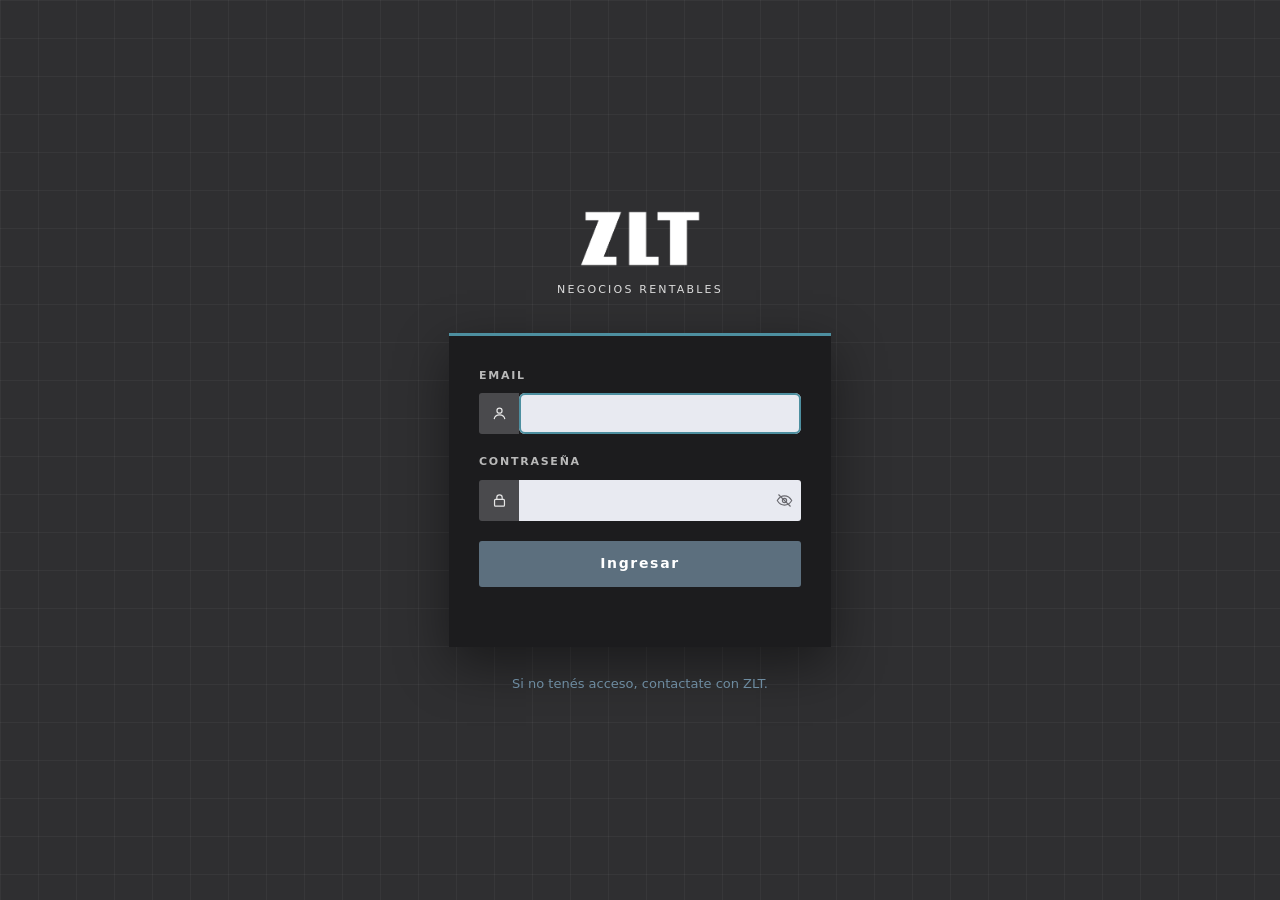
==== commit e78ed6ee: "Login temporal, videos del hero nuevos y ajustes de contenido y lotes Co-Authored-By: Claude Opus 5." ====
--- a/empresas/index.html
+++ b/empresas/index.html
@@ -2,8 +2,10 @@
 <html lang="es" class="no-js">
 <head>
 <meta charset="utf-8">
+<script>document.documentElement.className=document.documentElement.className.replace("no-js","js")</script>
 <meta name="viewport" content="width=device-width, initial-scale=1, viewport-fit=cover">
 <title>Empresas · Instalá tu operación en Vaca Muerta | PIVM</title>
+<script src="../gate.js"></script>
 <meta name="title-es" content="Empresas · Instalá tu operación en Vaca Muerta | PIVM">
 <meta name="title-en" content="Companies · Set up your operation in Vaca Muerta | PIVM">
 <meta name="description" content="Lotes industriales escriturables con posesión inmediata en Añelo: energía, agua, cloacas, fibra óptica, asfalto y seguridad 24 h. Naves llave en mano.">
@@ -23,10 +25,44 @@
 <link rel="manifest" href="../iconos/web/site.webmanifest">
 <link rel="preload" href="../fonts/urbanist-latin-wght-normal.woff2" as="font" type="font/woff2" crossorigin>
 
-<link rel="stylesheet" href="../css/site.css?v=202610151258">
+<link rel="stylesheet" href="../css/site.css?v=202610161158">
 
 </head>
 <body data-page="empresas">
+<div id="pre" role="status" aria-live="polite"><div class="pre-logo"><svg xmlns="http://www.w3.org/2000/svg" viewBox="362.91 219.20 560.48 361.81" fill="currentColor" aria-hidden="true" aria-label="Parque Industrial Vaca Muerta"><title>Parque Industrial Vaca Muerta</title><g>
+<path transform="matrix(1,0,0,-1,672.3955,485.6914)" d="M0 0-24.594 73.265H-8.895L9.021 16.937 26.796 73.265H42.601L17.899 0Z"/>
+<path transform="matrix(1,0,0,-1,735.9277,459.002)" d="M0 0H20.62L10.048 29.934ZM30.049-26.689 25.391-13.502H-4.705L-9.101-26.689H-24.696L.947 46.575H18.845L44.691-26.689Z"/>
+<g>
+<path transform="matrix(1,0,0,-1,819.8691,487.1563)" d="M0 0C-11.025 0-20.132 3.663-27.317 10.989-34.505 18.315-38.098 27.352-38.098 38.098-38.098 48.912-34.505 57.966-27.317 65.258-20.132 72.548-11.025 76.195 0 76.195 6.628 76.195 12.751 74.642 18.368 71.538 23.984 68.432 28.364 64.228 31.504 58.926L19.049 51.704C17.233 54.982 14.653 57.547 11.304 59.396 7.954 61.244 4.187 62.17 0 62.17-7.117 62.17-12.857 59.937-17.218 55.472-21.579 51.006-23.759 45.215-23.759 38.098-23.759 31.049-21.579 25.292-17.218 20.828-12.857 16.361-7.117 14.129 0 14.129 4.187 14.129 7.971 15.054 11.356 16.903 14.739 18.751 17.304 21.28 19.049 24.491L31.504 17.27C28.364 11.966 24.003 7.761 18.421 4.657 12.838 1.552 6.698 0 0 0"/>
+<path transform="matrix(1,0,0,-1,878.0645,459.002)" d="M0 0H20.62L10.048 29.934ZM30.049-26.689 25.391-13.502H-4.705L-9.101-26.689H-24.696L.947 46.575H18.845L44.691-26.689Z"/>
+<path transform="matrix(1,0,0,-1,608.6592,506.2783)" d="M0 0V-73.265H-14.339V-25.747L-35-59.736-36.685-59.796-57.251-25.927V-73.265H-71.695V0H-56.832L-35.824-34.595-14.923 0Z"/>
+<path transform="matrix(1,0,0,-1,649.5811,581.0078)" d="M0 0C-8.163 0-14.862 2.302-20.095 6.907-25.328 11.513-27.945 17.687-27.945 25.433V74.729H-13.605V26.584C-13.605 22.746-12.507 19.711-10.309 17.479-8.111 15.244-4.675 14.129 0 14.129 4.675 14.129 8.112 15.244 10.31 17.479 12.508 19.711 13.606 22.746 13.606 26.584V74.729H28.051V25.433C28.051 17.687 25.434 11.513 20.201 6.907 14.968 2.302 8.233 0 0 0"/>
+<path transform="matrix(1,0,0,-1,705.0537,565.7275)" d="M0 0H30.876V-13.815H-14.444V59.449H30.353V45.634H0V30.039H27.736V16.433H0Z"/>
+<path transform="matrix(1,0,0,-1,760.5264,519.7793)" d="M0 0V-21.666H14.862C17.583-21.666 19.92-20.603 21.875-18.474 23.827-16.346 24.806-13.781 24.806-10.78 24.806-7.781 23.827-5.233 21.875-3.141 19.92-1.047 17.583 0 14.862 0ZM25.747-59.764 10.938-34.33H0V-59.764H-14.444V13.501H14.862C21.629 13.501 27.386 11.129 32.132 6.384 36.876 1.639 39.249-4.082 39.249-10.78 39.249-15.317 37.957-19.521 35.376-23.393 32.796-27.266 29.376-30.178 25.121-32.131L41.342-59.764Z"/>
+<path transform="matrix(1,0,0,-1,857.2354,506.2783)" d="M0 0V-13.815H-19.781V-73.265H-34.226V-13.815H-53.902V0Z"/>
+<path transform="matrix(1,0,0,-1,878.0635,552.8535)" d="M0 0H20.62L10.048 29.934ZM30.049-26.689 25.391-13.502H-4.705L-9.101-26.689H-24.696L.947 46.575H18.845L44.691-26.689Z"/>
+<path transform="matrix(1,0,0,-1,390.2324,256.35743)" d="M0 0C3.07 0 5.616 1.063 7.641 3.192 9.664 5.32 10.676 7.954 10.676 11.094 10.676 14.303 9.664 16.956 7.641 19.049 5.616 21.142 3.07 22.188 0 22.188H-12.873V0ZM0 35.69C7.047 35.69 12.979 33.317 17.793 28.573 22.608 23.827 25.016 18.002 25.016 11.094 25.016 4.187 22.608-1.641 17.793-6.385 12.979-11.13 7.047-13.502 0-13.502H-12.873V-37.575H-27.317V35.69Z"/>
+<path transform="matrix(1,0,0,-1,435.3428,267.24269)" d="M0 0H20.62L10.048 29.934ZM30.049-26.689 25.391-13.502H-4.705L-9.101-26.689H-24.696L.947 46.576H18.845L44.691-26.689Z"/>
+<path transform="matrix(1,0,0,-1,501.5957,234.16889)" d="M0 0V-21.666H14.862C17.583-21.666 19.92-20.603 21.875-18.473 23.827-16.345 24.806-13.781 24.806-10.78 24.806-7.781 23.827-5.233 21.875-3.14 19.92-1.046 17.583 0 14.862 0ZM25.747-59.763 10.938-34.33H0V-59.763H-14.444V13.502H14.862C21.629 13.502 27.386 11.129 32.132 6.385 36.876 1.639 39.249-4.082 39.249-10.78 39.249-15.317 37.957-19.52 35.376-23.392 32.796-27.265 29.376-30.178 25.121-32.13L41.342-59.763Z"/>
+<path transform="matrix(1,0,0,-1,585.2588,281.26759)" d="M0 0C2.725 0 5.45 .43 8.177 1.292L-3.909 13.92 6.349 23.026 19.156 9.642C22.13 13.824 23.618 18.599 23.618 23.968 23.618 30.944 21.35 36.701 16.814 41.238 12.278 45.772 6.662 48.041-.036 48.041-6.734 48.041-12.353 45.772-16.888 41.238-21.424 36.701-23.69 30.944-23.69 23.968-23.69 17.06-21.421 11.338-16.878 6.803-12.334 2.267-6.709 0 0 0M38.062 23.968C38.062 14.483 35.063 6.255 29.072-.718L36.597-8.583 26.339-17.688 18.38-9.369C12.728-12.543 6.59-14.13-.036-14.13-10.573-14.13-19.54-10.45-26.935-3.088-34.332 4.273-38.029 13.292-38.029 23.968-38.029 34.644-34.332 43.661-26.935 51.024-19.54 58.385-10.573 62.066-.036 62.066 10.499 62.066 19.483 58.385 26.915 51.024 34.346 43.661 38.062 34.644 38.062 23.968"/>
+<path transform="matrix(1,0,0,-1,660.791,295.3975)" d="M0 0C-8.163 0-14.862 2.303-20.095 6.908-25.328 11.513-27.945 17.688-27.945 25.434V74.73H-13.605V26.585C-13.605 22.747-12.507 19.711-10.309 17.479-8.111 15.245-4.675 14.13 0 14.13 4.675 14.13 8.112 15.245 10.31 17.479 12.508 19.711 13.606 22.747 13.606 26.585V74.73H28.051V25.434C28.051 17.688 25.434 11.513 20.201 6.908 14.968 2.303 8.233 0 0 0"/>
+<path transform="matrix(1,0,0,-1,716.2637,280.1162)" d="M0 0H30.876V-13.816H-14.444V59.449H30.353V45.633H0V30.039H27.736V16.432H0Z"/>
+<path transform="matrix(1,0,0,-1,0,799.5)" d="M362.915 484.982H377.359V411.71699H362.915Z"/>
+<path transform="matrix(1,0,0,-1,433.3535,314.5181)" d="M0 0H14.443V-73.265H3.454L-27.945-28.469V-73.265H-42.39V0H-31.411L0-44.631Z"/>
+<path transform="matrix(1,0,0,-1,490.499,373.9673)" d="M0 0C6.349 0 11.514 2.109 15.491 6.332 19.468 10.553 21.457 16.048 21.457 22.816 21.457 29.584 19.468 35.079 15.491 39.301 11.514 43.522 6.349 45.633 0 45.633H-14.652V0ZM0 59.449C10.048 59.449 18.437 55.925 25.172 48.878 31.905 41.83 35.272 33.143 35.272 22.816 35.272 12.489 31.905 3.802 25.172-3.245 18.437-10.293 10.048-13.816 0-13.816H-29.097V59.449Z"/>
+<path transform="matrix(1,0,0,-1,562.8223,389.248)" d="M0 0C-8.163 0-14.862 2.302-20.095 6.907-25.328 11.513-27.945 17.688-27.945 25.433V74.73H-13.605V26.584C-13.605 22.746-12.507 19.711-10.309 17.479-8.111 15.245-4.675 14.129 0 14.129 4.675 14.129 8.112 15.245 10.31 17.479 12.508 19.711 13.606 22.746 13.606 26.584V74.73H28.051V25.433C28.051 17.688 25.434 11.513 20.201 6.907 14.968 2.302 8.233 0 0 0"/>
+<path transform="matrix(1,0,0,-1,628.8662,389.248)" d="M0 0C-7.258 0-13.363 1.622-18.316 4.866-23.271 8.111-26.76 12.523-28.783 18.106L-16.433 25.328C-13.572 17.861-7.955 14.129 .418 14.129 4.464 14.129 7.431 14.862 9.314 16.327 11.198 17.792 12.141 19.641 12.141 21.875 12.141 24.455 10.989 26.461 8.687 27.893 6.384 29.322 2.267 30.875-3.664 32.55-6.944 33.526-9.718 34.503-11.984 35.481-14.253 36.457-16.521 37.766-18.788 39.406-21.056 41.044-22.783 43.121-23.969 45.633-25.156 48.145-25.748 51.076-25.748 54.425-25.748 61.053-23.393 66.339-18.683 70.282-13.973 74.223-8.305 76.195-1.675 76.195 4.255 76.195 9.472 74.746 13.973 71.852 18.473 68.956 21.979 64.926 24.491 59.763L12.35 52.75C9.419 59.03 4.744 62.17-1.675 62.17-4.676 62.17-7.031 61.49-8.74 60.129-10.45 58.769-11.304 57.006-11.304 54.844-11.304 52.541-10.346 50.673-8.426 49.244-6.508 47.813-2.826 46.261 2.616 44.586 4.849 43.888 6.541 43.347 7.692 42.964 8.844 42.58 10.414 41.986 12.402 41.185 14.391 40.382 15.925 39.631 17.008 38.935 18.089 38.236 19.326 37.294 20.724 36.109 22.118 34.921 23.183 33.702 23.915 32.445 24.648 31.189 25.276 29.672 25.8 27.893 26.322 26.113 26.584 24.177 26.584 22.083 26.584 15.315 24.125 9.943 19.205 5.966 14.286 1.988 7.884 0 0 0"/>
+<path transform="matrix(1,0,0,-1,710.7139,314.5181)" d="M0 0V-13.816H-19.781V-73.265H-34.226V-13.816H-53.902V0Z"/>
+<path transform="matrix(1,0,0,-1,733.2158,328.02)" d="M0 0V-21.666H14.862C17.583-21.666 19.92-20.603 21.875-18.473 23.827-16.345 24.806-13.781 24.806-10.78 24.806-7.781 23.827-5.233 21.875-3.14 19.92-1.046 17.583 0 14.862 0ZM25.747-59.763 10.938-34.33H0V-59.763H-14.444V13.502H14.862C21.629 13.502 27.386 11.129 32.132 6.385 36.876 1.639 39.249-4.082 39.249-10.78 39.249-15.317 37.957-19.52 35.376-23.392 32.796-27.265 29.376-30.178 25.121-32.13L41.342-59.763Z"/>
+<path transform="matrix(1,0,0,-1,0,799.5)" d="M783.035 484.982H797.479V411.71699H783.035Z"/>
+<path transform="matrix(1,0,0,-1,829.1914,361.0938)" d="M0 0H20.62L10.048 29.934ZM30.049-26.689 25.391-13.502H-4.705L-9.101-26.689H-24.696L.947 46.576H18.845L44.691-26.689Z"/>
+<path transform="matrix(1,0,0,-1,895.4443,373.9673)" d="M0 0H27.945V-13.816H-14.444V59.449H0Z"/>
+<path transform="matrix(1,0,0,-1,0,799.5)" d="M923.388 506.278H771.693V578.91006H923.388Z"/>
+<path transform="matrix(1,0,0,-1,0,799.5)" d="M621.276 312.775H362.915V385.40699H621.276Z"/>
+<path transform="matrix(1,0,0,-1,0,799.5)" d="M513.023 220.59H362.914V293.222H513.023Z"/>
+</g>
+</g>
+</svg></div><div class="pre-bar" aria-hidden="true"><i></i></div><span class="sr-only"><span class="l-es">Cargando…</span><span class="l-en">Loading…</span></span></div>
 <a class="skip" href="#main"><span class="l-es">Ir al contenido</span><span class="l-en">Skip to content</span></a>
 <header class="hdr" id="hdr">
   <a class="hlogo" href="../" aria-label="Parque Industrial Vaca Muerta — inicio"><svg xmlns="http://www.w3.org/2000/svg" viewBox="362.91 219.20 560.48 361.81" fill="currentColor" aria-hidden="true" aria-label="Parque Industrial Vaca Muerta"><title>Parque Industrial Vaca Muerta</title><g>
@@ -101,7 +137,7 @@
     <figure class="mp wide mp-int" data-reveal="up" data-mp="{&quot;es&quot;: {&quot;lot&quot;: &quot;Lote&quot;, &quot;area&quot;: &quot;Superficie&quot;, &quot;dims&quot;: &quot;Medidas&quot;, &quot;front&quot;: &quot;frente&quot;, &quot;depth&quot;: &quot;fondo&quot;, &quot;fos&quot;: &quot;FOS&quot;, &quot;fot&quot;: &quot;FOT&quot;, &quot;upto&quot;: &quot;hasta&quot;, &quot;types&quot;: {&quot;t1350&quot;: &quot;1.350 m²&quot;, &quot;t2166&quot;: &quot;2.166 m²&quot;, &quot;t2566&quot;: &quot;2.566 m²&quot;, &quot;t3155&quot;: &quot;3.155 m²&quot;, &quot;t4000&quot;: &quot;Más de 4.000 m²&quot;, &quot;tmacro&quot;: &quot;Macrolote&quot;, &quot;totras&quot;: &quot;Otras medidas&quot;}}, &quot;en&quot;: {&quot;lot&quot;: &quot;Lot&quot;, &quot;area&quot;: &quot;Area&quot;, &quot;dims&quot;: &quot;Dimensions&quot;, &quot;front&quot;: &quot;frontage&quot;, &quot;depth&quot;: &quot;depth&quot;, &quot;fos&quot;: &quot;Site coverage (FOS)&quot;, &quot;fot&quot;: &quot;Floor area ratio (FOT)&quot;, &quot;upto&quot;: &quot;up to&quot;, &quot;types&quot;: {&quot;t1350&quot;: &quot;1,350 m²&quot;, &quot;t2166&quot;: &quot;2,166 m²&quot;, &quot;t2566&quot;: &quot;2,566 m²&quot;, &quot;t3155&quot;: &quot;3,155 m²&quot;, &quot;t4000&quot;: &quot;Over 4,000 m²&quot;, &quot;tmacro&quot;: &quot;Macro lot&quot;, &quot;totras&quot;: &quot;Other sizes&quot;}}, &quot;fos&quot;: 0.7, &quot;fot&quot;: 0.85}">
   <style>.t1350{--c:#F5DEB1}.t2166{--c:#E39B3A}.t2566{--c:#C8553D}.t3155{--c:#5B8DC9}.t4000{--c:#2E5E9E}.tmacro{--c:#2C3E50}.totras{--c:#A9B4BE}</style>
   <div class="mp-stage"><div class="mp-canvas"><img src="../fotos/masterplan/masterplan-1400.webp" srcset="../fotos/masterplan/masterplan-800.webp 800w, ../fotos/masterplan/masterplan-1400.webp 1400w, ../fotos/masterplan/masterplan-1919.webp 1919w" sizes="(max-width:1240px) 100vw, 1240px" width="1400" height="621" alt="Masterplan con los 103 lotes por tipología" data-es-alt="Masterplan con los 103 lotes por tipología" data-en-alt="Masterplan with the 103 lots by type" data-i18n-attr="alt" loading="lazy" decoding="async" >
-    <svg class="mp-svg" viewBox="0 0 1919 851" preserveAspectRatio="none" role="img" aria-label="Masterplan con los 103 lotes por tipología"><polygon class="lt totras" points="116,79 117,96 108,146 59,140 63,81 98,77" data-n="1" data-m2="1561" data-f="34" data-d="49" data-t="totras"/><polygon class="lt totras" points="158,91 163,98 166,116 158,156 109,148 118,87" data-n="2" data-m2="1683" data-f="34" data-d="49" data-t="totras"/><polygon class="lt totras" points="216,87 218,116 210,164 161,157 167,104 175,95 191,87" data-n="3" data-m2="1783" data-f="34" data-d="52" data-t="totras"/><polygon class="lt totras" points="224,96 240,93 267,97 278,107 280,127 262,173 212,166 214,133" data-n="4" data-m2="2218" data-f="35" data-d="63" data-t="totras"/><polygon class="lt t2166" points="283,115 308,111 320,114 337,126 333,149 317,192 304,191 263,176" data-n="5" data-m2="2166" data-f="38" data-d="57" data-t="t2166"/><polygon class="lt t2166" points="340,127 356,127 392,141 391,158 370,212 318,196 318,186" data-n="6" data-m2="2166" data-f="38" data-d="57" data-t="t2166"/><polygon class="lt t2166" points="390,156 416,152 446,164 446,175 424,232 415,232 372,216 372,207" data-n="7" data-m2="2166" data-f="38" data-d="57" data-t="t2166"/><polygon class="lt t2166" points="448,166 463,166 500,185 500,194 479,252 470,252 426,235 426,226" data-n="8" data-m2="2166" data-f="38" data-d="57" data-t="t2166"/><polygon class="lt t2166" points="501,191 516,189 553,209 552,220 532,272 523,272 479,255 480,244" data-n="9" data-m2="2166" data-f="38" data-d="57" data-t="t2166"/><polygon class="lt t2166" points="554,213 608,217 608,233 586,291 572,290 534,275 535,262" data-n="10" data-m2="2166" data-f="38" data-d="57" data-t="t2166"/><polygon class="lt totras" points="680,226 680,235 650,315 641,315 588,296 589,283 612,223" data-n="11" data-m2="2749" data-f="45" data-d="61" data-t="totras"/><polygon class="lt totras" points="716,245 744,235 760,235 778,246 784,256 776,338 694,330 696,295" data-n="12" data-m2="3646" data-f="56" data-d="65" data-t="totras"/><polygon class="lt t3155" points="787,249 854,250 844,344 778,338" data-n="13" data-m2="3155" data-f="45" data-d="70" data-t="t3155"/><polygon class="lt t3155" points="853,261 920.5,261.5 913.5,352 847,346" data-n="14" data-m2="3155" data-f="45" data-d="70" data-t="t3155"/><polygon class="lt t3155" points="920.5,261.5 988,262 980,358 913.5,352" data-n="15" data-m2="3155" data-f="45" data-d="70" data-t="t3155"/><polygon class="lt t3155" points="990,262 1055,266 1056,288 1048,365 981,359" data-n="16" data-m2="3155" data-f="45" data-d="70" data-t="t3155"/><polygon class="lt t3155" points="1122,283 1124,294 1116,372 1049,366 1057,281 1103,274" data-n="17" data-m2="3155" data-f="45" data-d="70" data-t="t3155"/><polygon class="lt t3155" points="1127,283 1158,279 1192,287 1183,379 1117,373" data-n="18" data-m2="3155" data-f="45" data-d="70" data-t="t3155"/><polygon class="lt t3155" points="1194,288 1219,287 1259,294 1251,385 1186,380" data-n="19" data-m2="3155" data-f="45" data-d="70" data-t="t3155"/><polygon class="lt t3155" points="1319,300 1325,307 1320,392 1255,387 1253,373 1260,303 1298,292 1306,292" data-n="20" data-m2="3155" data-f="45" data-d="70" data-t="t3155"/><polygon class="lt t3155" points="1333,304 1395,302 1387,400 1321,394 1327,310" data-n="21" data-m2="3155" data-f="45" data-d="70" data-t="t3155"/><polygon class="lt t3155" points="1454,304 1461,315 1456,405 1389,400 1397,304" data-n="22" data-m2="3155" data-f="45" data-d="70" data-t="t3155"/><polygon class="lt t3155" points="1466,313 1496,308 1529,326 1522,413 1456,407" data-n="23" data-m2="3155" data-f="45" data-d="70" data-t="t3155"/><polygon class="lt t3155" points="1533,323 1568,316 1598,327 1590,420 1524,414" data-n="24" data-m2="3155" data-f="45" data-d="70" data-t="t3155"/><polygon class="lt t3155" points="1600,327 1654,329 1664,334 1666,360 1658,427 1592,421" data-n="25" data-m2="3155" data-f="45" data-d="70" data-t="t3155"/><polygon class="lt t3155" points="1670,336 1728,336 1732,339 1734,360 1726,433 1674,429 1660,424" data-n="26" data-m2="3155" data-f="45" data-d="70" data-t="t3155"/><polygon class="lt t4000" points="1737,332 1832,348 1842,356 1840,367 1794,440 1729,435" data-n="27" data-m2="4324" data-f="51" data-d="85" data-t="t4000"/><polygon class="lt totras" points="1786,464 1794,487 1793,532 1755,527 1762,463" data-n="28" data-m2="1023" data-f="22" data-d="51" data-t="totras"/><polygon class="lt totras" points="1758,462 1753,528 1709,524 1716,457" data-n="29" data-m2="1440" data-f="30" data-d="45" data-t="totras"/><polygon class="lt t1350" points="1714,458 1708,522 1665,520 1671,453" data-n="30" data-m2="1350" data-f="30" data-d="45" data-t="t1350"/><polygon class="lt t1350" points="1625,449 1668,453 1664,518 1624,516 1620,513" data-n="31" data-m2="1350" data-f="30" data-d="45" data-t="t1350"/><polygon class="lt t1350" points="1623,447 1618,514 1575,510 1575,479 1581,445" data-n="32" data-m2="1350" data-f="30" data-d="45" data-t="t1350"/><polygon class="lt t1350" points="1578,443 1572,509 1530,505 1535,440" data-n="33" data-m2="1350" data-f="30" data-d="45" data-t="t1350"/><polygon class="lt t1350" points="1534,440 1528,504 1484,501 1489,435" data-n="34" data-m2="1350" data-f="30" data-d="45" data-t="t1350"/><polygon class="lt t1350" points="1488,434 1481,500 1439,496 1444,431" data-n="35" data-m2="1350" data-f="30" data-d="45" data-t="t1350"/><polygon class="lt t1350" points="1442,430 1438,494 1394,492 1399,426" data-n="36" data-m2="1350" data-f="30" data-d="45" data-t="t1350"/><polygon class="lt t1350" points="1398,426 1391,491 1348,488 1354,422" data-n="37" data-m2="1350" data-f="30" data-d="45" data-t="t1350"/><polygon class="lt t1350" points="1352,420 1350,464 1345,486 1303,483 1309,418" data-n="38" data-m2="1350" data-f="30" data-d="45" data-t="t1350"/><polygon class="lt t1350" points="1306,417 1301,482 1258,478 1263,413" data-n="39" data-m2="1350" data-f="30" data-d="45" data-t="t1350"/><polygon class="lt t1350" points="1261,412 1256,477 1213,474 1218,408" data-n="40" data-m2="1350" data-f="30" data-d="45" data-t="t1350"/><polygon class="lt t1350" points="1217,408 1210,473 1167,469 1173,403" data-n="41" data-m2="1350" data-f="30" data-d="45" data-t="t1350"/><polygon class="lt t1350" points="1172,402 1166,468 1122,465 1128,399" data-n="42" data-m2="1350" data-f="30" data-d="45" data-t="t1350"/><polygon class="lt t1350" points="1126,397 1121,464 1077,460 1083,394" data-n="43" data-m2="1350" data-f="30" data-d="45" data-t="t1350"/><polygon class="lt t1350" points="1081,393 1076,459 1032,456 1038,389" data-n="44" data-m2="1350" data-f="30" data-d="45" data-t="t1350"/><polygon class="lt t1350" points="1036,389 1029,454 987,451 991,386" data-n="45" data-m2="1350" data-f="30" data-d="45" data-t="t1350"/><polygon class="lt t1350" points="989,384 990,408 984,450 941,446 948,380" data-n="46" data-m2="1350" data-f="30" data-d="45" data-t="t1350"/><polygon class="lt t1350" points="946,380 939,445 896,441 901,376" data-n="47" data-m2="1350" data-f="30" data-d="45" data-t="t1350"/><polygon class="lt t1350" points="900,375 894,441 851,436 857,371" data-n="48" data-m2="1350" data-f="30" data-d="45" data-t="t1350"/><polygon class="lt t1350" points="856,371 848,437 806,433 811,367" data-n="49" data-m2="1350" data-f="30" data-d="45" data-t="t1350"/><polygon class="lt t1350" points="810,366 803,432 760,428 767,362" data-n="50" data-m2="1350" data-f="30" data-d="45" data-t="t1350"/><polygon class="lt t1350" points="764,362 760,427 715,424 722,358" data-n="51" data-m2="1350" data-f="30" data-d="45" data-t="t1350"/><polygon class="lt t1350" points="720,357 714,423 670,419 676,354" data-n="52" data-m2="1350" data-f="30" data-d="45" data-t="t1350"/><polygon class="lt t2566" points="576,318 584,318 638,340 632,366 612,418 604,418 550,397 557,366" data-n="53" data-m2="2566" data-f="45" data-d="57" data-t="t2566"/><polygon class="lt t2166" points="522,299 537,301 574,316 574,327 548,394 539,394 496,377 498,362" data-n="54" data-m2="2166" data-f="38" data-d="57" data-t="t2166"/><polygon class="lt t2166" points="468,279 477,279 520,295 518,312 495,374 485,374 442,358 445,340" data-n="55" data-m2="2166" data-f="38" data-d="57" data-t="t2166"/><polygon class="lt t2166" points="414,260 426,260 466,276 466,287 441,354 388,338 390,322" data-n="56" data-m2="2166" data-f="38" data-d="57" data-t="t2166"/><polygon class="lt t2166" points="360,239 376,241 413,255 413,263 387,334 376,334 334,317" data-n="57" data-m2="2166" data-f="38" data-d="57" data-t="t2166"/><polygon class="lt t2166" points="305,219 326,223 358,237 358,247 332,313 321,313 280,298 280,289" data-n="58" data-m2="2166" data-f="38" data-d="57" data-t="t2166"/><polygon class="lt t2166" points="252,200 263,200 305,216 305,225 279,294 269,294 227,278 229,260" data-n="59" data-m2="2165" data-f="38" data-d="57" data-t="t2166"/><polygon class="lt totras" points="183,187 251,197 250,210 225,275 173,264" data-n="60" data-m2="2247" data-f="47" data-d="48" data-t="totras"/><polygon class="lt totras" points="182,185 170,260 156,260 121,251 121,233 132,178" data-n="61" data-m2="1803" data-f="35" data-d="52" data-t="totras"/><polygon class="lt totras" points="70,171 89,169 130,176 119,248 58,234 61,181" data-n="62" data-m2="2095" data-f="46" data-d="46" data-t="totras"/><polygon class="lt totras" points="116,250 116,259 94,318 63,310 53,294 57,237" data-n="63" data-m2="1697" data-f="33" data-d="52" data-t="totras"/><polygon class="lt totras" points="117,253 136,254 168,263 167,275 144,336 134,336 95,321 95,312" data-n="64" data-m2="1799" data-f="35" data-d="51" data-t="totras"/><polygon class="lt totras" points="169,267 184,267 220,277 220,288 195,356 145,340 149,318" data-n="65" data-m2="1990" data-f="36" data-d="55" data-t="totras"/><polygon class="lt t2166" points="223,281 233,281 274,297 274,308 251,375 240,376 196,359 200,338" data-n="66" data-m2="2166" data-f="38" data-d="57" data-t="t2166"/><polygon class="lt t2166" points="277,299 285,299 329,317 304,395 293,395 250,378 255,355" data-n="67" data-m2="2166" data-f="38" data-d="57" data-t="t2166"/><polygon class="lt t2166" points="329,322 344,322 382,337 381,350 356,415 347,415 304,399 304,389" data-n="68" data-m2="2166" data-f="38" data-d="57" data-t="t2166"/><polygon class="lt t2166" points="383,341 404,343 435,357 435,369 411,435 392,432 358,418 359,406" data-n="69" data-m2="2166" data-f="38" data-d="57" data-t="t2166"/><polygon class="lt t2166" points="438,360 447,360 490,377 488,394 464,455 455,455 413,439 417,415" data-n="70" data-m2="2166" data-f="38" data-d="57" data-t="t2166"/><polygon class="lt t2166" points="492,381 507,382 544,396 544,408 519,475 509,475 466,458 467,447" data-n="71" data-m2="2166" data-f="38" data-d="57" data-t="t2166"/><polygon class="lt t2566" points="546,401 558,401 608,420 608,431 582,498 572,498 520,479 524,458" data-n="72" data-m2="2566" data-f="45" data-d="57" data-t="t2566"/><polygon class="lt t2166" points="724,427 718,510 663,506 670,421" data-n="73" data-m2="2164" data-f="38" data-d="57" data-t="t2166"/><polygon class="lt t2166" points="782,431 775,515 719,511 727,427" data-n="74" data-m2="2166" data-f="38" data-d="57" data-t="t2166"/><polygon class="lt totras" points="836,437 830,521 776,517 784,433" data-n="75" data-m2="2052" data-f="38" data-d="57" data-t="totras"/><polygon class="lt t2166" points="896,443 890,528 830,522 839,437" data-n="76" data-m2="2166" data-f="38" data-d="57" data-t="t2166"/><polygon class="lt t2166" points="954,450 946,532 890,528 900,444" data-n="77" data-m2="2166" data-f="38" data-d="57" data-t="t2166"/><polygon class="lt t2166" points="1010,455 1004,538 948,534 956,451" data-n="78" data-m2="2166" data-f="38" data-d="57" data-t="t2166"/><polygon class="lt t2166" points="1067,461 1062,544 1005,540 1013,457" data-n="79" data-m2="2166" data-f="38" data-d="57" data-t="t2166"/><polygon class="lt t2166" points="1125,466 1118,550 1063,546 1070,461" data-n="80" data-m2="2166" data-f="38" data-d="57" data-t="t2166"/><polygon class="lt t2166" points="1181,472 1176,556 1119,551 1128,467" data-n="81" data-m2="2166" data-f="38" data-d="57" data-t="t2166"/><polygon class="lt t2166" points="1240,478 1232,562 1177,557 1184,473" data-n="82" data-m2="2166" data-f="38" data-d="57" data-t="t2166"/><polygon class="lt t2166" points="1297,483 1290,568 1235,563 1242,479" data-n="83" data-m2="2166" data-f="38" data-d="57" data-t="t2166"/><polygon class="lt t2166" points="1354,489 1347,573 1291,568 1299,485" data-n="84" data-m2="2166" data-f="38" data-d="57" data-t="t2166"/><polygon class="lt t2166" points="1412,495 1403,579 1350,574 1357,491" data-n="85" data-m2="2166" data-f="38" data-d="57" data-t="t2166"/><polygon class="lt t2166" points="1469,502 1461,585 1406,580 1414,497" data-n="86" data-m2="2166" data-f="38" data-d="57" data-t="t2166"/><polygon class="lt t2166" points="1526,507 1519,590 1463,586 1471,502" data-n="87" data-m2="2166" data-f="38" data-d="57" data-t="t2166"/><polygon class="lt t2166" points="1584,513 1576,596 1521,591 1527,508" data-n="88" data-m2="2166" data-f="38" data-d="57" data-t="t2166"/><polygon class="lt t2166" points="1640,519 1634,602 1578,597 1585,513" data-n="89" data-m2="2166" data-f="38" data-d="57" data-t="t2166"/><polygon class="lt t2166" points="1698,524 1690,608 1635,603 1643,520" data-n="90" data-m2="2166" data-f="38" data-d="57" data-t="t2166"/><polygon class="lt t2166" points="1701,526 1719,525 1756,531 1748,613 1692,609" data-n="91" data-m2="2166" data-f="38" data-d="57" data-t="t2166"/><polygon class="lt totras" points="1789,533 1795,564 1796,609 1791,618 1749,615 1758,531" data-n="92" data-m2="1652" data-f="32" data-d="52" data-t="totras"/><polygon class="lt tmacro" points="1800,775 1797,783 1647,784 1513,760 1365,723 1377,602 1795,643" data-n="93" data-m2="26733" data-f="280" data-d="96" data-t="tmacro"/><polygon class="lt t4000" points="1375,601 1363,721 1288,704 1299,594" data-n="94" data-m2="4054" data-f="52" data-d="78" data-t="t4000"/><polygon class="lt t3155" points="1296,592 1286,701 1274,701 1222,687 1231,587" data-n="95" data-m2="3161" data-f="45" data-d="70" data-t="t3155"/><polygon class="lt totras" points="1228,585 1219,684 1165,672 1174,581" data-n="96" data-m2="2422" data-f="38" data-d="64" data-t="totras"/><polygon class="lt totras" points="1171,581 1164,670 1110,660 1116,576" data-n="97" data-m2="2195" data-f="38" data-d="59" data-t="totras"/><polygon class="lt totras" points="1114,575 1107,658 1062,648 1068,571" data-n="98" data-m2="1673" data-f="32" data-d="55" data-t="totras"/><polygon class="lt totras" points="1066,570 1060,646 1017,635 1023,566" data-n="99" data-m2="1422" data-f="30" data-d="50" data-t="totras"/><polygon class="lt totras" points="1020,565 1016,633 972,622 977,562" data-n="100" data-m2="1280" data-f="30" data-d="44" data-t="totras"/><polygon class="lt totras" points="976,561 972,620 928,610 932,557" data-n="101" data-m2="1139" data-f="30" data-d="39" data-t="totras"/><polygon class="lt totras" points="932,556 927,607 883,599 887,553" data-n="102" data-m2="1013" data-f="30" data-d="34" data-t="totras"/><polygon class="lt totras" points="886,552 881,598 835,592 839,548" data-n="103" data-m2="1002" data-f="32" data-d="31" data-t="totras"/></svg>
+    <svg class="mp-svg" viewBox="0 0 1919 851" preserveAspectRatio="none" role="img" aria-label="Masterplan con los 103 lotes por tipología"><polygon class="lt totras" points="61.7,73.4 120.2,74 108,149.2 56,141.3" data-n="1" data-m2="1561" data-f="34" data-d="49" data-t="totras"/><polygon class="lt totras" points="120.2,74 170.9,83.2 159.1,158.6 108,149.2" data-n="2" data-m2="1683" data-f="34" data-d="49" data-t="totras"/><polygon class="lt totras" points="170.9,83.2 222.8,84.1 210.3,167.2 159.1,158.6" data-n="3" data-m2="1783" data-f="34" data-d="52" data-t="totras"/><polygon class="lt totras" points="222.8,84.1 290.6,94.2 261.5,176.1 210.3,167.2" data-n="4" data-m2="2218" data-f="35" data-d="63" data-t="totras"/><polygon class="lt t2166" points="290.6,94.2 345.3,112.4 315.4,195.8 261.5,176.1" data-n="5" data-m2="2166" data-f="38" data-d="57" data-t="t2166"/><polygon class="lt t2166" points="345.3,112.4 399.2,133.5 369.4,215.8 315.4,195.8" data-n="6" data-m2="2166" data-f="38" data-d="57" data-t="t2166"/><polygon class="lt t2166" points="399.2,133.5 454.1,151 423.9,235.6 369.4,215.8" data-n="7" data-m2="2166" data-f="38" data-d="57" data-t="t2166"/><polygon class="lt t2166" points="454.1,151 506.9,173.1 477.5,255.5 423.9,235.6" data-n="8" data-m2="2166" data-f="38" data-d="57" data-t="t2166"/><polygon class="lt t2166" points="506.9,173.1 560,195.8 531.8,275.7 477.5,255.5" data-n="9" data-m2="2166" data-f="38" data-d="57" data-t="t2166"/><polygon class="lt t2166" points="560,195.8 615.9,210.5 585,295.4 531.8,275.7" data-n="10" data-m2="2166" data-f="38" data-d="57" data-t="t2166"/><polygon class="lt totras" points="615.9,210.5 685.5,220.1 650.5,318.4 585,295.4" data-n="11" data-m2="2749" data-f="45" data-d="61" data-t="totras"/><polygon class="lt totras" points="716.9,226.8 787.6,232.4 777,340.2 688.8,331.4" data-n="12" data-m2="3646" data-f="56" data-d="65" data-t="totras"/><polygon class="lt t3155" points="787.6,232.4 855.8,238 844.8,347.1 777,340.2" data-n="13" data-m2="3155" data-f="45" data-d="70" data-t="t3155"/><polygon class="lt t3155" points="855.8,238 923,246.5 913.1,354.1 844.8,347.1" data-n="14" data-m2="3155" data-f="45" data-d="70" data-t="t3155"/><polygon class="lt t3155" points="923,246.5 991.6,249.9 980,360.5 913.1,354.1" data-n="15" data-m2="3155" data-f="45" data-d="70" data-t="t3155"/><polygon class="lt t3155" points="991.6,249.9 1058.9,261.1 1048.2,367.6 980,360.5" data-n="16" data-m2="3155" data-f="45" data-d="70" data-t="t3155"/><polygon class="lt t3155" points="1058.9,261.1 1126.9,267.6 1116.5,374.5 1048.2,367.6" data-n="17" data-m2="3155" data-f="45" data-d="70" data-t="t3155"/><polygon class="lt t3155" points="1126.9,267.6 1194.5,273.7 1184,381.5 1116.5,374.5" data-n="18" data-m2="3155" data-f="45" data-d="70" data-t="t3155"/><polygon class="lt t3155" points="1194.5,273.7 1262.2,283 1252,388.1 1184,381.5" data-n="19" data-m2="3155" data-f="45" data-d="70" data-t="t3155"/><polygon class="lt t3155" points="1262.2,283 1330,288.1 1319.3,394.9 1252,388.1" data-n="20" data-m2="3155" data-f="45" data-d="70" data-t="t3155"/><polygon class="lt t3155" points="1330,288.1 1397.7,291 1387.7,402.1 1319.3,394.9" data-n="21" data-m2="3155" data-f="45" data-d="70" data-t="t3155"/><polygon class="lt t3155" points="1397.7,291 1466,298.4 1455.2,408.2 1387.7,402.1" data-n="22" data-m2="3155" data-f="45" data-d="70" data-t="t3155"/><polygon class="lt t3155" points="1466,298.4 1533.4,309.5 1522.7,415.6 1455.2,408.2" data-n="23" data-m2="3155" data-f="45" data-d="70" data-t="t3155"/><polygon class="lt t3155" points="1533.4,309.5 1600.9,314 1590.7,422.4 1522.7,415.6" data-n="24" data-m2="3155" data-f="45" data-d="70" data-t="t3155"/><polygon class="lt t3155" points="1600.9,314 1669.2,322.1 1659.2,428.4 1590.7,422.4" data-n="25" data-m2="3155" data-f="45" data-d="70" data-t="t3155"/><polygon class="lt t3155" points="1669.2,322.1 1736.9,326.9 1726.9,436.1 1659.2,428.4" data-n="26" data-m2="3155" data-f="45" data-d="70" data-t="t3155"/><polygon class="lt t4000" points="1736.9,326.9 1851.9,346.1 1792.5,442.1 1726.9,436.1" data-n="27" data-m2="4324" data-f="51" data-d="85" data-t="t4000"/><polygon class="lt totras" points="1760.5,460.4 1793.3,461.3 1797.5,533.1 1755.1,528.7" data-n="28" data-m2="1023" data-f="22" data-d="51" data-t="totras"/><polygon class="lt totras" points="1715.3,454.8 1760.5,460.4 1755.1,528.7 1708.2,524.1" data-n="29" data-m2="1440" data-f="30" data-d="45" data-t="totras"/><polygon class="lt t1350" points="1670.3,450.6 1715.3,454.8 1708.2,524.1 1664,519.6" data-n="30" data-m2="1350" data-f="30" data-d="45" data-t="t1350"/><polygon class="lt t1350" points="1624.9,445.4 1670.3,450.6 1664,519.6 1618.7,515.1" data-n="31" data-m2="1350" data-f="30" data-d="45" data-t="t1350"/><polygon class="lt t1350" points="1579.8,441.6 1624.9,445.4 1618.7,515.1 1573.3,510.5" data-n="32" data-m2="1350" data-f="30" data-d="45" data-t="t1350"/><polygon class="lt t1350" points="1534.7,437.5 1579.8,441.6 1573.3,510.5 1528.7,505.9" data-n="33" data-m2="1350" data-f="30" data-d="45" data-t="t1350"/><polygon class="lt t1350" points="1488.9,432 1534.7,437.5 1528.7,505.9 1482.9,501.6" data-n="34" data-m2="1350" data-f="30" data-d="45" data-t="t1350"/><polygon class="lt t1350" points="1443.2,428.1 1488.9,432 1482.9,501.6 1438.2,496.7" data-n="35" data-m2="1350" data-f="30" data-d="45" data-t="t1350"/><polygon class="lt t1350" points="1398.7,423.5 1443.2,428.1 1438.2,496.7 1392.6,491.9" data-n="36" data-m2="1350" data-f="30" data-d="45" data-t="t1350"/><polygon class="lt t1350" points="1353.7,418.5 1398.7,423.5 1392.6,491.9 1346.3,487.9" data-n="37" data-m2="1350" data-f="30" data-d="45" data-t="t1350"/><polygon class="lt t1350" points="1308.7,414.9 1353.7,418.5 1346.3,487.9 1301.5,483.1" data-n="38" data-m2="1350" data-f="30" data-d="45" data-t="t1350"/><polygon class="lt t1350" points="1262,409.9 1308.7,414.9 1301.5,483.1 1257.2,478.6" data-n="39" data-m2="1350" data-f="30" data-d="45" data-t="t1350"/><polygon class="lt t1350" points="1217.8,405.3 1262,409.9 1257.2,478.6 1211.6,473.9" data-n="40" data-m2="1350" data-f="30" data-d="45" data-t="t1350"/><polygon class="lt t1350" points="1172.8,400 1217.8,405.3 1211.6,473.9 1166.3,469.4" data-n="41" data-m2="1350" data-f="30" data-d="45" data-t="t1350"/><polygon class="lt t1350" points="1127.6,395.5 1172.8,400 1166.3,469.4 1121.4,465.2" data-n="42" data-m2="1350" data-f="30" data-d="45" data-t="t1350"/><polygon class="lt t1350" points="1082.5,391.1 1127.6,395.5 1121.4,465.2 1076.2,460.5" data-n="43" data-m2="1350" data-f="30" data-d="45" data-t="t1350"/><polygon class="lt t1350" points="1037.2,386.5 1082.5,391.1 1076.2,460.5 1030.7,456" data-n="44" data-m2="1350" data-f="30" data-d="45" data-t="t1350"/><polygon class="lt t1350" points="990,382.3 1037.2,386.5 1030.7,456 986,451.2" data-n="45" data-m2="1350" data-f="30" data-d="45" data-t="t1350"/><polygon class="lt t1350" points="947.2,377.5 990,382.3 986,451.2 939.9,447" data-n="46" data-m2="1350" data-f="30" data-d="45" data-t="t1350"/><polygon class="lt t1350" points="900.8,373.1 947.2,377.5 939.9,447 895.5,442" data-n="47" data-m2="1350" data-f="30" data-d="45" data-t="t1350"/><polygon class="lt t1350" points="856.5,368.5 900.8,373.1 895.5,442 849.8,437.8" data-n="48" data-m2="1350" data-f="30" data-d="45" data-t="t1350"/><polygon class="lt t1350" points="810.9,364 856.5,368.5 849.8,437.8 804.7,433.1" data-n="49" data-m2="1350" data-f="30" data-d="45" data-t="t1350"/><polygon class="lt t1350" points="765.8,359.5 810.9,364 804.7,433.1 759.8,428.3" data-n="50" data-m2="1350" data-f="30" data-d="45" data-t="t1350"/><polygon class="lt t1350" points="721.2,355 765.8,359.5 759.8,428.3 714.4,424.1" data-n="51" data-m2="1350" data-f="30" data-d="45" data-t="t1350"/><polygon class="lt t1350" points="674,351 721.2,355 714.4,424.1 667.2,419.1" data-n="52" data-m2="1350" data-f="30" data-d="45" data-t="t1350"/><polygon class="lt t2566" points="575.9,314 641.5,338.5 613,420.6 547.5,396.6" data-n="53" data-m2="2566" data-f="45" data-d="57" data-t="t2566"/><polygon class="lt t2166" points="523,294.3 575.9,314 547.5,396.6 493.5,376.5" data-n="54" data-m2="2166" data-f="38" data-d="57" data-t="t2166"/><polygon class="lt t2166" points="468.7,274.7 523,294.3 493.5,376.5 438.9,356.4" data-n="55" data-m2="2166" data-f="38" data-d="57" data-t="t2166"/><polygon class="lt t2166" points="416.4,255 468.7,274.7 438.9,356.4 385.5,336.8" data-n="56" data-m2="2166" data-f="38" data-d="57" data-t="t2166"/><polygon class="lt t2166" points="360.7,235 416.4,255 385.5,336.8 331.8,316.7" data-n="57" data-m2="2166" data-f="38" data-d="57" data-t="t2166"/><polygon class="lt t2166" points="307.2,214.4 360.7,235 331.8,316.7 276.6,296.5" data-n="58" data-m2="2166" data-f="38" data-d="57" data-t="t2166"/><polygon class="lt t2166" points="252.6,195.1 307.2,214.4 276.6,296.5 223.7,276.8" data-n="59" data-m2="2165" data-f="38" data-d="57" data-t="t2166"/><polygon class="lt totras" points="183.4,183.6 252.6,195.1 223.7,276.8 170.5,263.3" data-n="60" data-m2="2247" data-f="47" data-d="48" data-t="totras"/><polygon class="lt totras" points="131.5,174.1 183.4,183.6 170.5,263.3 118,250.1" data-n="61" data-m2="1803" data-f="35" data-d="52" data-t="totras"/><polygon class="lt totras" points="64.6,164.7 131.5,174.1 118,250.1 54.9,233.7" data-n="62" data-m2="2095" data-f="46" data-d="46" data-t="totras"/><polygon class="lt totras" points="52,233.1 118,249.8 92.8,321.5 56.5,309.6" data-n="63" data-m2="1697" data-f="33" data-d="52" data-t="totras"/><polygon class="lt totras" points="118,249.8 170.3,263 142.1,339.8 92.8,321.5" data-n="64" data-m2="1799" data-f="35" data-d="51" data-t="totras"/><polygon class="lt totras" points="170.3,263 223.4,276.7 193.8,359.2 142.1,339.8" data-n="65" data-m2="1990" data-f="36" data-d="55" data-t="totras"/><polygon class="lt t2166" points="223.4,276.7 276.6,296.6 248.3,378.5 193.8,359.2" data-n="66" data-m2="2166" data-f="38" data-d="57" data-t="t2166"/><polygon class="lt t2166" points="276.6,296.6 331.6,316.5 301.1,398.9 248.3,378.5" data-n="67" data-m2="2166" data-f="38" data-d="57" data-t="t2166"/><polygon class="lt t2166" points="331.6,316.5 385.3,336.6 355.5,418.3 301.1,398.9" data-n="68" data-m2="2166" data-f="38" data-d="57" data-t="t2166"/><polygon class="lt t2166" points="385.3,336.6 437.9,356.1 410,439 355.5,418.3" data-n="69" data-m2="2166" data-f="38" data-d="57" data-t="t2166"/><polygon class="lt t2166" points="437.9,356.1 493,376.4 463.6,458.4 410,439" data-n="70" data-m2="2166" data-f="38" data-d="57" data-t="t2166"/><polygon class="lt t2166" points="493,376.4 547,396.5 517.1,478.7 463.6,458.4" data-n="71" data-m2="2166" data-f="38" data-d="57" data-t="t2166"/><polygon class="lt t2566" points="547,396.5 611.3,419.9 582.8,501.5 517.1,478.7" data-n="72" data-m2="2566" data-f="45" data-d="57" data-t="t2566"/><polygon class="lt t2166" points="668,419 726,425 718.2,512.4 660,507.1" data-n="73" data-m2="2164" data-f="38" data-d="57" data-t="t2166"/><polygon class="lt t2166" points="726,425 783.3,430.5 775.1,518.2 718.2,512.4" data-n="74" data-m2="2166" data-f="38" data-d="57" data-t="t2166"/><polygon class="lt totras" points="783.3,430.5 837.5,435.4 829.9,523.5 775.1,518.2" data-n="75" data-m2="2052" data-f="38" data-d="57" data-t="totras"/><polygon class="lt t2166" points="837.5,435.4 897.7,442.3 890.3,530.1 829.9,523.5" data-n="76" data-m2="2166" data-f="38" data-d="57" data-t="t2166"/><polygon class="lt t2166" points="897.7,442.3 955.5,448.2 946.6,535.3 890.3,530.1" data-n="77" data-m2="2166" data-f="38" data-d="57" data-t="t2166"/><polygon class="lt t2166" points="955.5,448.2 1012.2,453.8 1004,541.1 946.6,535.3" data-n="78" data-m2="2166" data-f="38" data-d="57" data-t="t2166"/><polygon class="lt t2166" points="1012.2,453.8 1069.2,459.7 1061.8,547 1004,541.1" data-n="79" data-m2="2166" data-f="38" data-d="57" data-t="t2166"/><polygon class="lt t2166" points="1069.2,459.7 1127,465.1 1118,552.4 1061.8,547" data-n="80" data-m2="2166" data-f="38" data-d="57" data-t="t2166"/><polygon class="lt t2166" points="1127,465.1 1182.2,470.9 1176.5,558.6 1118,552.4" data-n="81" data-m2="2166" data-f="38" data-d="57" data-t="t2166"/><polygon class="lt t2166" points="1182.2,470.9 1241.2,476.9 1233.4,564.5 1176.5,558.6" data-n="82" data-m2="2166" data-f="38" data-d="57" data-t="t2166"/><polygon class="lt t2166" points="1241.2,476.9 1298.7,482.5 1290.3,570 1233.4,564.5" data-n="83" data-m2="2166" data-f="38" data-d="57" data-t="t2166"/><polygon class="lt t2166" points="1298.7,482.5 1356.2,488.2 1347.9,575.6 1290.3,570" data-n="84" data-m2="2166" data-f="38" data-d="57" data-t="t2166"/><polygon class="lt t2166" points="1356.2,488.2 1413.5,494.2 1404.7,581.5 1347.9,575.6" data-n="85" data-m2="2166" data-f="38" data-d="57" data-t="t2166"/><polygon class="lt t2166" points="1413.5,494.2 1470.4,499.9 1461.9,587.5 1404.7,581.5" data-n="86" data-m2="2166" data-f="38" data-d="57" data-t="t2166"/><polygon class="lt t2166" points="1470.4,499.9 1527.7,505.9 1519.6,592.6 1461.9,587.5" data-n="87" data-m2="2166" data-f="38" data-d="57" data-t="t2166"/><polygon class="lt t2166" points="1527.7,505.9 1584.2,511.3 1576.9,598.6 1519.6,592.6" data-n="88" data-m2="2166" data-f="38" data-d="57" data-t="t2166"/><polygon class="lt t2166" points="1584.2,511.3 1642.3,517.3 1634.1,604.6 1576.9,598.6" data-n="89" data-m2="2166" data-f="38" data-d="57" data-t="t2166"/><polygon class="lt t2166" points="1642.3,517.3 1699.9,523 1691,610.5 1634.1,604.6" data-n="90" data-m2="2166" data-f="38" data-d="57" data-t="t2166"/><polygon class="lt t2166" points="1699.9,523 1756.9,529 1748.1,616.4 1691,610.5" data-n="91" data-m2="2166" data-f="38" data-d="57" data-t="t2166"/><polygon class="lt totras" points="1756.9,529 1795.4,532 1798.6,620.4 1748.1,616.4" data-n="92" data-m2="1652" data-f="32" data-d="52" data-t="totras"/><polygon class="lt tmacro" points="1376.7,599.1 1798.1,641.1 1802.2,788.1 1617.3,782.5 1363.5,729.5" data-n="93" data-m2="26733" data-f="280" data-d="96" data-t="tmacro"/><polygon class="lt t4000" points="1298.5,590.5 1376.7,599.1 1363.5,729.5 1287.1,704.6" data-n="94" data-m2="4054" data-f="52" data-d="78" data-t="t4000"/><polygon class="lt t3155" points="1230.8,583.6 1298.5,590.5 1287.1,704.6 1220.4,687.2" data-n="95" data-m2="3161" data-f="45" data-d="70" data-t="t3155"/><polygon class="lt totras" points="1173.5,578.7 1230.8,583.6 1220.4,687.2 1163.7,672.2" data-n="96" data-m2="2422" data-f="38" data-d="64" data-t="totras"/><polygon class="lt totras" points="1115.6,573 1173.5,578.7 1163.7,672.2 1107.8,661.3" data-n="97" data-m2="2195" data-f="38" data-d="59" data-t="totras"/><polygon class="lt totras" points="1067.6,568.1 1115.6,573 1107.8,661.3 1060.4,648.7" data-n="98" data-m2="1673" data-f="32" data-d="55" data-t="totras"/><polygon class="lt totras" points="1022.4,563 1067.6,568.1 1060.4,648.7 1015.9,635.9" data-n="99" data-m2="1422" data-f="30" data-d="50" data-t="totras"/><polygon class="lt totras" points="976.8,559.1 1022.4,563 1015.9,635.9 970.4,622.5" data-n="100" data-m2="1280" data-f="30" data-d="44" data-t="totras"/><polygon class="lt totras" points="932,553.9 976.8,559.1 970.4,622.5 925.4,609.9" data-n="101" data-m2="1139" data-f="30" data-d="39" data-t="totras"/><polygon class="lt totras" points="886.8,550.1 932,553.9 925.4,609.9 881.9,600.1" data-n="102" data-m2="1013" data-f="30" data-d="34" data-t="totras"/><polygon class="lt totras" points="836.5,545.1 886.8,550.1 881.9,600.1 833.1,593" data-n="103" data-m2="1002" data-f="32" data-d="31" data-t="totras"/></svg>
     <div class="mp-tip" role="status" aria-live="polite" hidden></div></div></div>
   <div class="mp-legend"><div class="mp-lhead"><b><span class="l-es">Tipologías de lotes</span><span class="l-en">Lot types</span></b><span class="mp-hint"><span class="hov"><span class="l-es">Pasá el mouse sobre un lote para ver su ficha.</span><span class="l-en">Hover over a lot to see its details.</span></span><span class="tch"><span class="l-es">Tocá un lote para ver su ficha (en el celular, deslizá el plano).</span><span class="l-en">Tap a lot to see its details (on mobile, swipe the plan).</span></span></span></div>
     <div class="mp-keys"><button type="button" class="mp-key" data-type="t1350"><i style="background:#F5DEB1"></i><span><b><span class="l-es">1.350 m²</span><span class="l-en">1,350 m²</span></b><small>30 × 45 m · 23 <span class="l-es">lotes</span><span class="l-en">lots</span></small></span></button><button type="button" class="mp-key" data-type="t2166"><i style="background:#E39B3A"></i><span><b><span class="l-es">2.166 m²</span><span class="l-en">2,166 m²</span></b><small>38 × 57 m · 36 <span class="l-es">lotes</span><span class="l-en">lots</span></small></span></button><button type="button" class="mp-key" data-type="t2566"><i style="background:#C8553D"></i><span><b><span class="l-es">2.566 m²</span><span class="l-en">2,566 m²</span></b><small>45 × 57 m · 2 <span class="l-es">lotes</span><span class="l-en">lots</span></small></span></button><button type="button" class="mp-key" data-type="t3155"><i style="background:#5B8DC9"></i><span><b><span class="l-es">3.155 m²</span><span class="l-en">3,155 m²</span></b><small>45 × 70 m · 15 <span class="l-es">lotes</span><span class="l-en">lots</span></small></span></button><button type="button" class="mp-key" data-type="t4000"><i style="background:#2E5E9E"></i><span><b><span class="l-es">Más de 4.000 m²</span><span class="l-en">Over 4,000 m²</span></b><small><span class="l-es">4.054 y 4.324 m²</span><span class="l-en">4,054 and 4,324 m²</span> · 2 <span class="l-es">lotes</span><span class="l-en">lots</span></small></span></button><button type="button" class="mp-key" data-type="tmacro"><i style="background:#2C3E50"></i><span><b><span class="l-es">Macrolote</span><span class="l-en">Macro lot</span></b><small><span class="l-es">26.733 m²</span><span class="l-en">26,733 m²</span> · 1 <span class="l-es">lote</span><span class="l-en">lot</span></small></span></button><button type="button" class="mp-key" data-type="totras"><i style="background:#A9B4BE"></i><span><b><span class="l-es">Otras medidas</span><span class="l-en">Other sizes</span></b><small><span class="l-es">1.002 a 3.646 m²</span><span class="l-en">1,002 to 3,646 m²</span> · 24 <span class="l-es">lotes</span><span class="l-en">lots</span></small></span></button></div></div>
@@ -128,11 +164,11 @@
 </section><section class="sec paper" id="ubicacion">
   <div class="bars r t soft" aria-hidden="true"><i></i><i></i><i></i></div>
   <div class="wrap loc">
-    <div class="map" data-reveal="scale"><svg viewBox="0 0 600 612" role="img" aria-label="Mapa esquemático: Añelo y distancias a Neuquén, Cutral Có y Rincón de los Sauces"><g class="m-grid"><line x1="0" y1="0" x2="0" y2="612"/><line x1="50" y1="0" x2="50" y2="612"/><line x1="100" y1="0" x2="100" y2="612"/><line x1="150" y1="0" x2="150" y2="612"/><line x1="200" y1="0" x2="200" y2="612"/><line x1="250" y1="0" x2="250" y2="612"/><line x1="300" y1="0" x2="300" y2="612"/><line x1="350" y1="0" x2="350" y2="612"/><line x1="400" y1="0" x2="400" y2="612"/><line x1="450" y1="0" x2="450" y2="612"/><line x1="500" y1="0" x2="500" y2="612"/><line x1="550" y1="0" x2="550" y2="612"/><line x1="600" y1="0" x2="600" y2="612"/><line x1="0" y1="0" x2="600" y2="0"/><line x1="0" y1="50" x2="600" y2="50"/><line x1="0" y1="100" x2="600" y2="100"/><line x1="0" y1="150" x2="600" y2="150"/><line x1="0" y1="200" x2="600" y2="200"/><line x1="0" y1="250" x2="600" y2="250"/><line x1="0" y1="300" x2="600" y2="300"/><line x1="0" y1="350" x2="600" y2="350"/><line x1="0" y1="400" x2="600" y2="400"/><line x1="0" y1="450" x2="600" y2="450"/><line x1="0" y1="500" x2="600" y2="500"/><line x1="0" y1="550" x2="600" y2="550"/><line x1="0" y1="600" x2="600" y2="600"/></g><path class="m-road" d="M271.8 352.1 L415.2 502.0"/><path class="m-road" d="M271.8 352.1 L184.8 498.2"/><path class="m-road" d="M271.8 352.1 L244.4 110.0"/><g class="m-city"><circle cx="415.2" cy="502.0" r="7"/><text x="429.2" y="500.0" text-anchor="start">Neuquén</text><text class="km" x="429.2" y="518.0" text-anchor="start">102 KM</text></g><g class="m-city"><circle cx="184.8" cy="498.2" r="7"/><text x="198.8" y="496.2" text-anchor="start">Cutral Có</text><text class="km" x="198.8" y="514.2" text-anchor="start">84 KM</text></g><g class="m-city"><circle cx="244.4" cy="110.0" r="7"/><text x="258.4" y="108.0" text-anchor="start">Rincón de los Sauces</text><text class="km" x="258.4" y="126.0" text-anchor="start">132 KM</text></g><g class="m-pin"><circle class="halo2" cx="271.8" cy="352.1" r="58"/><circle class="halo" cx="271.8" cy="352.1" r="30"/><rect x="262.8" y="343.1" width="18" height="18"/><text x="293.8" y="346.1">PIVM · AÑELO</text><text class="sub" x="293.8" y="364.1">RUTA 17 · KM 5</text></g><g transform="translate(548,52)"><circle class="m-north" r="18"/><path d="M0 -12 L5 4 L0 1 L-5 4Z" fill="rgba(245,222,177,.75)"/><text class="m-label" x="0" y="34" text-anchor="middle">N</text></g><text class="m-label" x="32" y="48">NEUQUÉN · PATAGONIA ARGENTINA</text><text class="m-note" x="32" y="586">Esquema ilustrativo · distancias por ruta</text></svg></div>
+    <div class="map gmap-box" data-reveal="scale"><iframe class="gmap" src="https://maps.google.com/maps?q=Parque%20Industrial%20Vaca%20Muerta%2C%20RP17%2C%20A%C3%B1elo%2C%20Neuqu%C3%A9n&amp;ll=-38.3488,-68.75906&amp;z=12&amp;t=k&amp;hl=es&amp;output=embed" loading="lazy" referrerpolicy="no-referrer-when-downgrade" allowfullscreen title="Mapa: ubicación del Parque Industrial Vaca Muerta en Añelo" data-es-title="Mapa: ubicación del Parque Industrial Vaca Muerta en Añelo" data-en-title="Map: location of Parque Industrial Vaca Muerta in Añelo" data-i18n-attr="title"></iframe></div>
     <div><div class="eyebrow" data-reveal="up"><span class="l-es">Ubicación estratégica</span><span class="l-en">Strategic location</span></div><h2 class="h2" data-reveal="up"><span class="l-es">En el corazón de Vaca Muerta</span><span class="l-en">In the heart of Vaca Muerta</span></h2>
       <p class="prose" data-reveal="up"><span class="l-es">Añelo es el principal nodo logístico de la formación: desde acá operan las empresas de primera línea del sector y su cadena de proveedores. El parque está sobre la Ruta 17, km 5, con conexión directa a la Ruta 7 y a toda la cuenca neuquina.</span><span class="l-en">Añelo is the formation&#x27;s main logistics hub: the sector&#x27;s leading operators and their supply chain work from here. The park sits on Route 17, km 5, with direct access to Route 7 and the whole Neuquén basin.</span></p>
       <ul class="dist" data-reveal="up"><li><div><b>Neuquén</b><span><span class="l-es">Capital provincial y aeropuerto</span><span class="l-en">Provincial capital and airport</span></span></div><span class="km">102<small>km</small></span></li><li><div><b>Cutral Có</b><span><span class="l-es">Nodo petrolero del oeste</span><span class="l-en">Western oil hub</span></span></div><span class="km">84<small>km</small></span></li><li><div><b>Rincón de los Sauces</b><span><span class="l-es">Norte de la cuenca</span><span class="l-en">Northern basin</span></span></div><span class="km">132<small>km</small></span></li></ul>
-      <div class="btns" data-reveal="up"><a class="btn btn-navy" href="https://www.google.com/maps/search/?api=1&query=Parque+Industrial+Vaca+Muerta+A%C3%B1elo+Neuqu%C3%A9n" target="_blank" rel="noopener"><svg viewBox="0 0 24 24" fill="none" stroke="currentColor" stroke-width="1.8"><path d="M12 21s-7-6.2-7-11.5A7 7 0 0 1 19 9.5C19 14.8 12 21 12 21z"/><circle cx="12" cy="9.5" r="2.5"/></svg><span class="l-es">Cómo llegar</span><span class="l-en">Get directions</span></a></div>
+      <div class="btns" data-reveal="up"><a class="btn btn-navy" href="https://www.google.com/maps/dir/?api=1&destination=-38.3488%2C-68.75906&destination_place_id=ChIJGyRd26hnC5YR90L2DLuk5Js" target="_blank" rel="noopener"><svg viewBox="0 0 24 24" fill="none" stroke="currentColor" stroke-width="1.8"><path d="M12 21s-7-6.2-7-11.5A7 7 0 0 1 19 9.5C19 14.8 12 21 12 21z"/><circle cx="12" cy="9.5" r="2.5"/></svg><span class="l-es">Cómo llegar</span><span class="l-en">Get directions</span></a></div>
     </div>
   </div>
 </section><section class="sec tight sand" id="acompanan" aria-label="Desarrolla y acompañan">
@@ -151,7 +187,7 @@
         <li><a class="" href="https://wa.me/5493413165100" target="_blank" rel="noopener" data-wa="5493413165100" data-es-msg="Hola, quiero recibir información sobre el Parque Industrial Vaca Muerta." data-en-msg="Hi, I&#x27;d like to receive information about Parque Industrial Vaca Muerta." ><span class="ci"><svg viewBox="0 0 24 24" fill="currentColor"><path d="M17.5 14.4c-.3-.1-1.8-.9-2-1-.3-.1-.5-.1-.7.1-.2.3-.8 1-.9 1.2-.2.2-.3.2-.6.1-.3-.1-1.3-.5-2.4-1.5-.9-.8-1.5-1.8-1.7-2.1-.2-.3 0-.5.1-.6l.4-.5c.2-.2.2-.3.3-.5.1-.2 0-.4 0-.5l-.9-2.2c-.2-.6-.5-.5-.7-.5h-.6c-.2 0-.5.1-.8.4-.3.3-1 1-1 2.5s1.1 2.9 1.2 3.1c.1.2 2.1 3.2 5.1 4.5.7.3 1.3.5 1.7.6.7.2 1.4.2 1.9.1.6-.1 1.8-.7 2-1.4.2-.7.2-1.3.2-1.4-.1-.2-.3-.2-.6-.4zM12 2a10 10 0 0 0-8.6 15.1L2 22l5-1.3A10 10 0 1 0 12 2zm0 18.2c-1.5 0-3-.4-4.3-1.2l-.3-.2-3 .8.8-2.9-.2-.3A8.2 8.2 0 1 1 12 20.2z"/></svg></span><span><b>+54 9 3413 16-5100</b><small>WhatsApp</small></span></a></li>
         <li><a href="tel:+5493413165100"><span class="ci"><svg viewBox="0 0 24 24" fill="none" stroke="currentColor" stroke-width="1.8"><path d="M5 3h4l2 5-2.5 1.5a11 11 0 0 0 6 6L16 13l5 2v4a2 2 0 0 1-2 2A16 16 0 0 1 3 5a2 2 0 0 1 2-2z"/></svg></span><span><b>+54 9 3413 16-5100</b><small><span class="l-es">Teléfono</span><span class="l-en">Phone</span></small></span></a></li>
         <li><a href="mailto:vmindustria_info@somoszlt.com"><span class="ci"><svg viewBox="0 0 24 24" fill="none" stroke="currentColor" stroke-width="1.8"><rect x="3" y="5" width="18" height="14" rx="2"/><path d="M3 7l9 6 9-6"/></svg></span><span><b>vmindustria_info@somoszlt.com</b><small>Email</small></span></a></li>
-        <li><a href="https://www.google.com/maps/search/?api=1&query=Parque+Industrial+Vaca+Muerta+A%C3%B1elo+Neuqu%C3%A9n" target="_blank" rel="noopener"><span class="ci"><svg viewBox="0 0 24 24" fill="none" stroke="currentColor" stroke-width="1.8"><path d="M12 21s-7-6.2-7-11.5A7 7 0 0 1 19 9.5C19 14.8 12 21 12 21z"/><circle cx="12" cy="9.5" r="2.5"/></svg></span><span><b><span class="l-es">Ruta 17, km 5 · Añelo, Neuquén, Argentina</span><span class="l-en">Route 17, km 5 · Añelo, Neuquén, Argentina</span></b><small><span class="l-es">Cómo llegar</span><span class="l-en">Directions</span></small></span></a></li>
+        <li><a href="https://www.google.com/maps/dir/?api=1&destination=-38.3488%2C-68.75906&destination_place_id=ChIJGyRd26hnC5YR90L2DLuk5Js" target="_blank" rel="noopener"><span class="ci"><svg viewBox="0 0 24 24" fill="none" stroke="currentColor" stroke-width="1.8"><path d="M12 21s-7-6.2-7-11.5A7 7 0 0 1 19 9.5C19 14.8 12 21 12 21z"/><circle cx="12" cy="9.5" r="2.5"/></svg></span><span><b><span class="l-es">Ruta 17, km 5 · Añelo, Neuquén, Argentina</span><span class="l-en">Route 17, km 5 · Añelo, Neuquén, Argentina</span></b><small><span class="l-es">Cómo llegar</span><span class="l-en">Directions</span></small></span></a></li>
       </ul>
       <div class="btns" data-reveal="up"><a class="btn btn-cream" href="../brochures/Brochure_Digital_PIVM_2026.pdf" download><svg viewBox="0 0 24 24" fill="none" stroke="currentColor" stroke-width="2"><path d="M12 3v12m0 0l-4-4m4 4l4-4M5 21h14"/></svg><span class="l-es">Descargar brochure</span><span class="l-en">Download brochure (en español)</span></a></div>
     </div>
@@ -224,7 +260,7 @@
       <div class="fcol"><b><span class="l-es">Contacto</span><span class="l-en">Contact</span></b>
         <a class="" href="https://wa.me/5493413165100" target="_blank" rel="noopener" data-wa="5493413165100" data-es-msg="Hola, quiero recibir información sobre el Parque Industrial Vaca Muerta." data-en-msg="Hi, I&#x27;d like to receive information about Parque Industrial Vaca Muerta." >+54 9 3413 16-5100</a>
         <a href="mailto:vmindustria_info@somoszlt.com">vmindustria_info@somoszlt.com</a>
-        <a href="https://www.google.com/maps/search/?api=1&query=Parque+Industrial+Vaca+Muerta+A%C3%B1elo+Neuqu%C3%A9n" target="_blank" rel="noopener"><span class="l-es">Ruta 17, km 5 · Añelo, Neuquén, Argentina</span><span class="l-en">Route 17, km 5 · Añelo, Neuquén, Argentina</span></a>
+        <a href="https://www.google.com/maps/dir/?api=1&destination=-38.3488%2C-68.75906&destination_place_id=ChIJGyRd26hnC5YR90L2DLuk5Js" target="_blank" rel="noopener"><span class="l-es">Ruta 17, km 5 · Añelo, Neuquén, Argentina</span><span class="l-en">Route 17, km 5 · Añelo, Neuquén, Argentina</span></a>
       </div>
       <div class="fcol"><b><span class="l-es">Seguinos</span><span class="l-en">Follow us</span></b><span>@somoszlt</span><div class="socials"><a href="https://www.instagram.com/somos.zlt/" target="_blank" rel="noopener" aria-label="Instagram"><svg viewBox="0 0 24 24" fill="none" stroke="currentColor" stroke-width="1.8"><rect x="3" y="3" width="18" height="18" rx="5"/><circle cx="12" cy="12" r="4"/><circle cx="17.5" cy="6.5" r="1" fill="currentColor"/></svg></a><a href="https://www.linkedin.com/company/somoszlt" target="_blank" rel="noopener" aria-label="LinkedIn"><svg viewBox="0 0 24 24" fill="currentColor"><path d="M4.98 3.5a2.5 2.5 0 1 1 0 5 2.5 2.5 0 0 1 0-5zM3 9.5h4V21H3zM9.5 9.5h3.8v1.6h.1c.5-1 1.8-2 3.8-2 4 0 4.8 2.6 4.8 6V21h-4v-5.2c0-1.3 0-2.9-1.8-2.9s-2 1.4-2 2.8V21h-4z"/></svg></a><a href="https://www.youtube.com/@somoszlt" target="_blank" rel="noopener" aria-label="YouTube"><svg viewBox="0 0 24 24" fill="currentColor"><path d="M23 7.2a3 3 0 0 0-2.1-2.1C19 4.6 12 4.6 12 4.6s-7 0-8.9.5A3 3 0 0 0 1 7.2 31 31 0 0 0 .5 12c0 1.6.2 3.2.5 4.8a3 3 0 0 0 2.1 2.1c1.9.5 8.9.5 8.9.5s7 0 8.9-.5a3 3 0 0 0 2.1-2.1c.3-1.6.5-3.2.5-4.8s-.2-3.2-.5-4.8zM9.8 15V9l5.7 3z"/></svg></a></div>
         <div style="margin-top:22px"><a class="btn btn-line" href="../brochures/Brochure_Digital_PIVM_2026.pdf" download><svg viewBox="0 0 24 24" fill="none" stroke="currentColor" stroke-width="2"><path d="M12 3v12m0 0l-4-4m4 4l4-4M5 21h14"/></svg><span class="l-es">Descargar brochure</span><span class="l-en">Download brochure (en español)</span></a></div></div>
@@ -234,6 +270,6 @@
 </footer>
 <a class="wa-float" href="https://wa.me/5493413165100" target="_blank" rel="noopener" data-wa="5493413165100" data-es-msg="Hola, quiero recibir información sobre el Parque Industrial Vaca Muerta." data-en-msg="Hi, I&#x27;d like to receive information about Parque Industrial Vaca Muerta." aria-label="WhatsApp"><svg viewBox="0 0 24 24" fill="currentColor"><path d="M17.5 14.4c-.3-.1-1.8-.9-2-1-.3-.1-.5-.1-.7.1-.2.3-.8 1-.9 1.2-.2.2-.3.2-.6.1-.3-.1-1.3-.5-2.4-1.5-.9-.8-1.5-1.8-1.7-2.1-.2-.3 0-.5.1-.6l.4-.5c.2-.2.2-.3.3-.5.1-.2 0-.4 0-.5l-.9-2.2c-.2-.6-.5-.5-.7-.5h-.6c-.2 0-.5.1-.8.4-.3.3-1 1-1 2.5s1.1 2.9 1.2 3.1c.1.2 2.1 3.2 5.1 4.5.7.3 1.3.5 1.7.6.7.2 1.4.2 1.9.1.6-.1 1.8-.7 2-1.4.2-.7.2-1.3.2-1.4-.1-.2-.3-.2-.6-.4zM12 2a10 10 0 0 0-8.6 15.1L2 22l5-1.3A10 10 0 1 0 12 2zm0 18.2c-1.5 0-3-.4-4.3-1.2l-.3-.2-3 .8.8-2.9-.2-.3A8.2 8.2 0 1 1 12 20.2z"/></svg></a>
 <a class="to-top" href="#top" aria-label="Volver arriba" data-es-aria-label="Volver arriba" data-en-aria-label="Back to top" data-i18n-attr="aria-label"><svg viewBox="0 0 24 24" fill="none" stroke="currentColor" stroke-width="2.2" stroke-linecap="round" stroke-linejoin="round" aria-hidden="true"><path d="M12 19V5M6 11l6-6 6 6"/></svg></a>
-<script src="../js/site.js?v=202610151258" defer></script>
+<script src="../js/site.js?v=202610161158" defer></script>
 </body>
 </html>
--- a/css/site.css
+++ b/css/site.css
@@ -683,3 +683,28 @@
 .to-top.show{opacity:1;transform:none;pointer-events:auto}
 .to-top:hover{background:#1f2d3b;transform:translateY(-3px)}
 .to-top svg{width:20px;height:20px}
+
+/* ---------- pantalla de carga ---------- */
+#pre{position:fixed;inset:0;z-index:10000;background:var(--cream);color:var(--navy);display:grid;place-items:center;align-content:center;gap:clamp(28px,4vh,40px);
+  transition:opacity .8s var(--ease),visibility .8s;animation:preFailsafe .8s 45s forwards}
+.js-on #pre{animation:none}
+.no-js #pre,#pre[hidden]{display:none}
+body.ready #pre{opacity:0;visibility:hidden}
+html.loading,html.loading body{overflow:hidden}
+#pre .pre-logo{width:clamp(150px,17vw,220px);transform-origin:50% 55%;animation:preBreath 3.4s cubic-bezier(.45,0,.55,1) infinite}
+#pre .pre-logo svg{display:block;width:100%;height:auto}
+#pre .pre-bar{width:min(240px,56vw);height:2px;border-radius:2px;background:rgba(44,62,80,.16);overflow:hidden}
+#pre .pre-bar i{display:block;height:100%;width:3%;background:var(--navy);border-radius:2px;transition:width .45s cubic-bezier(.22,1,.36,1)}
+/* suspiro: inhala lento, sostiene, exhala */
+@keyframes preBreath{0%{transform:scale(.97);opacity:.82}42%{transform:scale(1.035);opacity:1}55%{transform:scale(1.035);opacity:1}100%{transform:scale(.97);opacity:.82}}
+@keyframes preFailsafe{to{opacity:0;visibility:hidden}}
+@media (prefers-reduced-motion:reduce){#pre .pre-logo{animation:none}}
+
+/* video vertical de YouTube (celular): ocupa el encabezado como fondo */
+.hero-media .hv-yt{position:absolute;inset:0;overflow:hidden;pointer-events:none;opacity:0;transition:opacity .6s var(--ease)}
+.hero-media .hv-yt.on{opacity:1}
+.hero-media .hv-yt iframe{position:absolute;top:50%;left:50%;border:0;pointer-events:none;transform:translate(-50%,-50%)}
+
+/* mapa real (Google Maps) en Ubicación */
+.map.gmap-box{position:relative;padding:0;overflow:hidden;min-height:clamp(340px,46vw,560px)}
+.map.gmap-box .gmap{position:absolute;inset:0;width:100%;height:100%;border:0;display:block;background:#dfe3e6}
